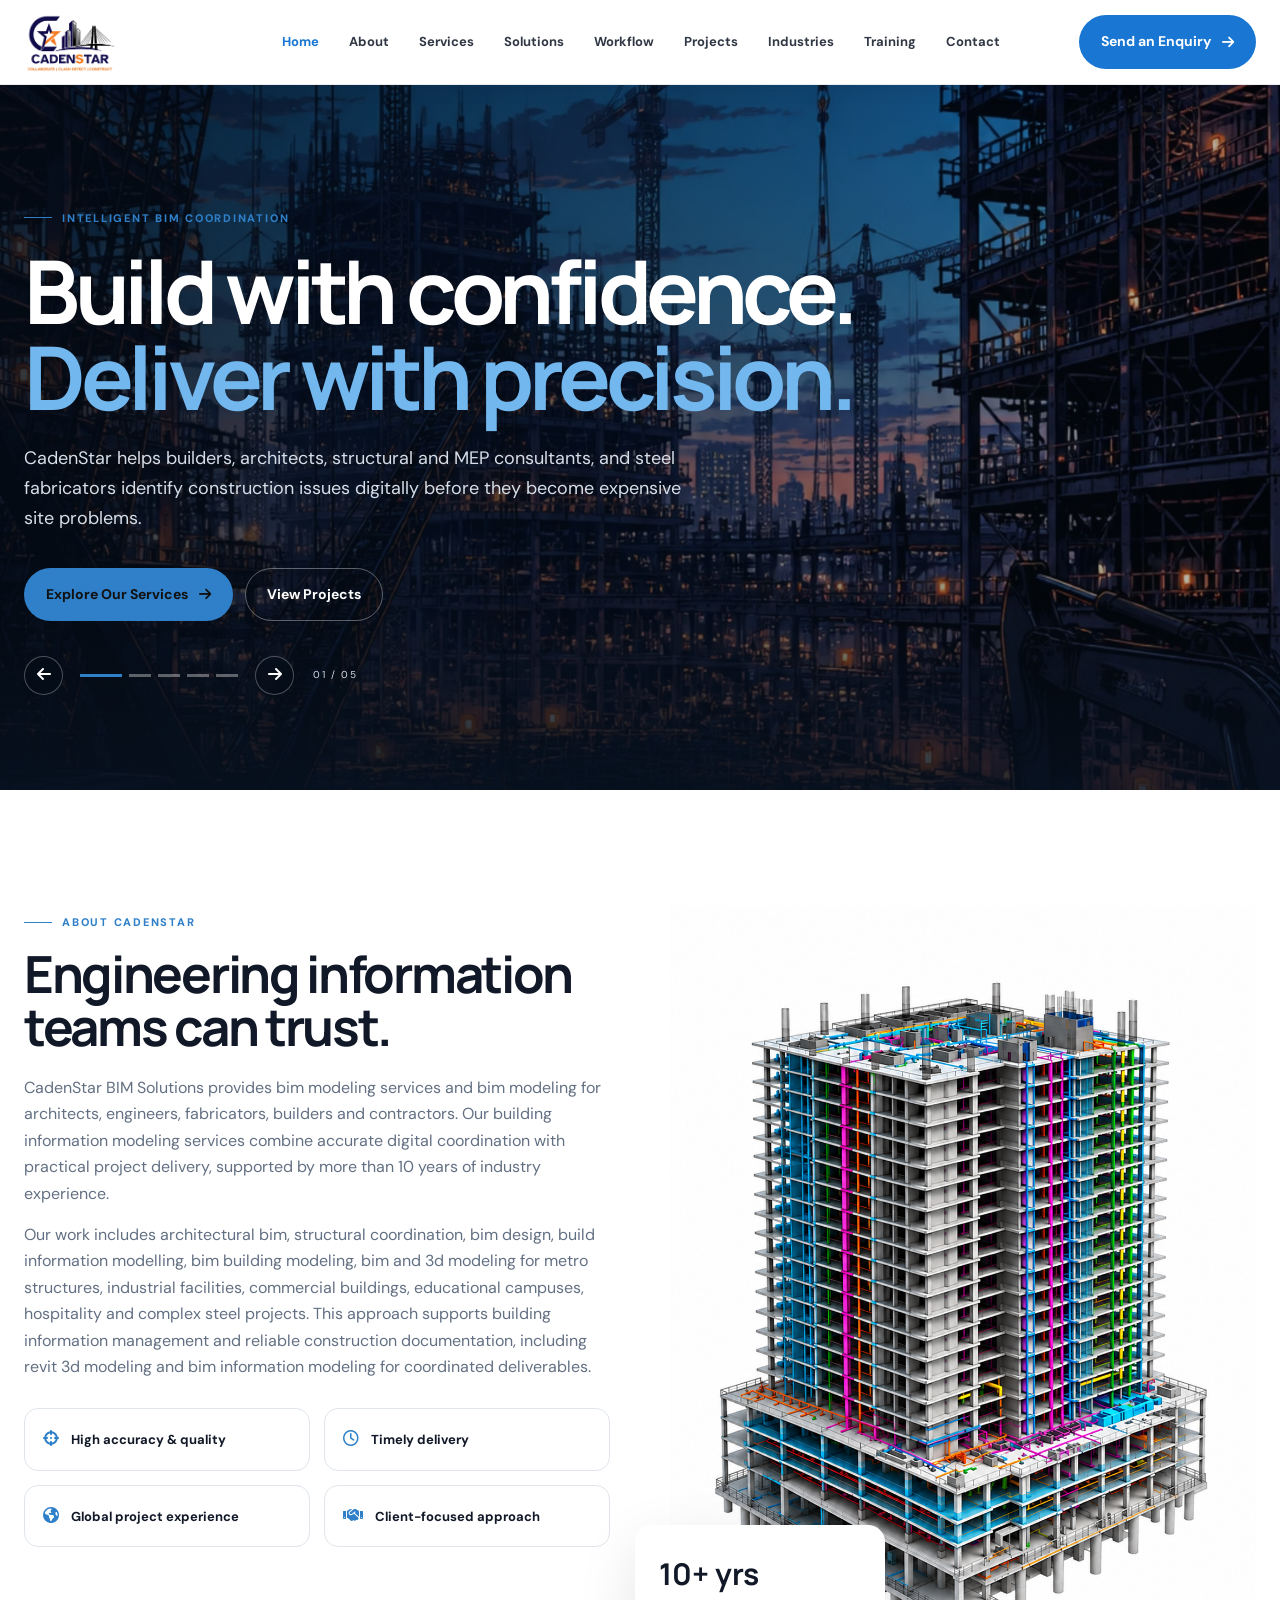
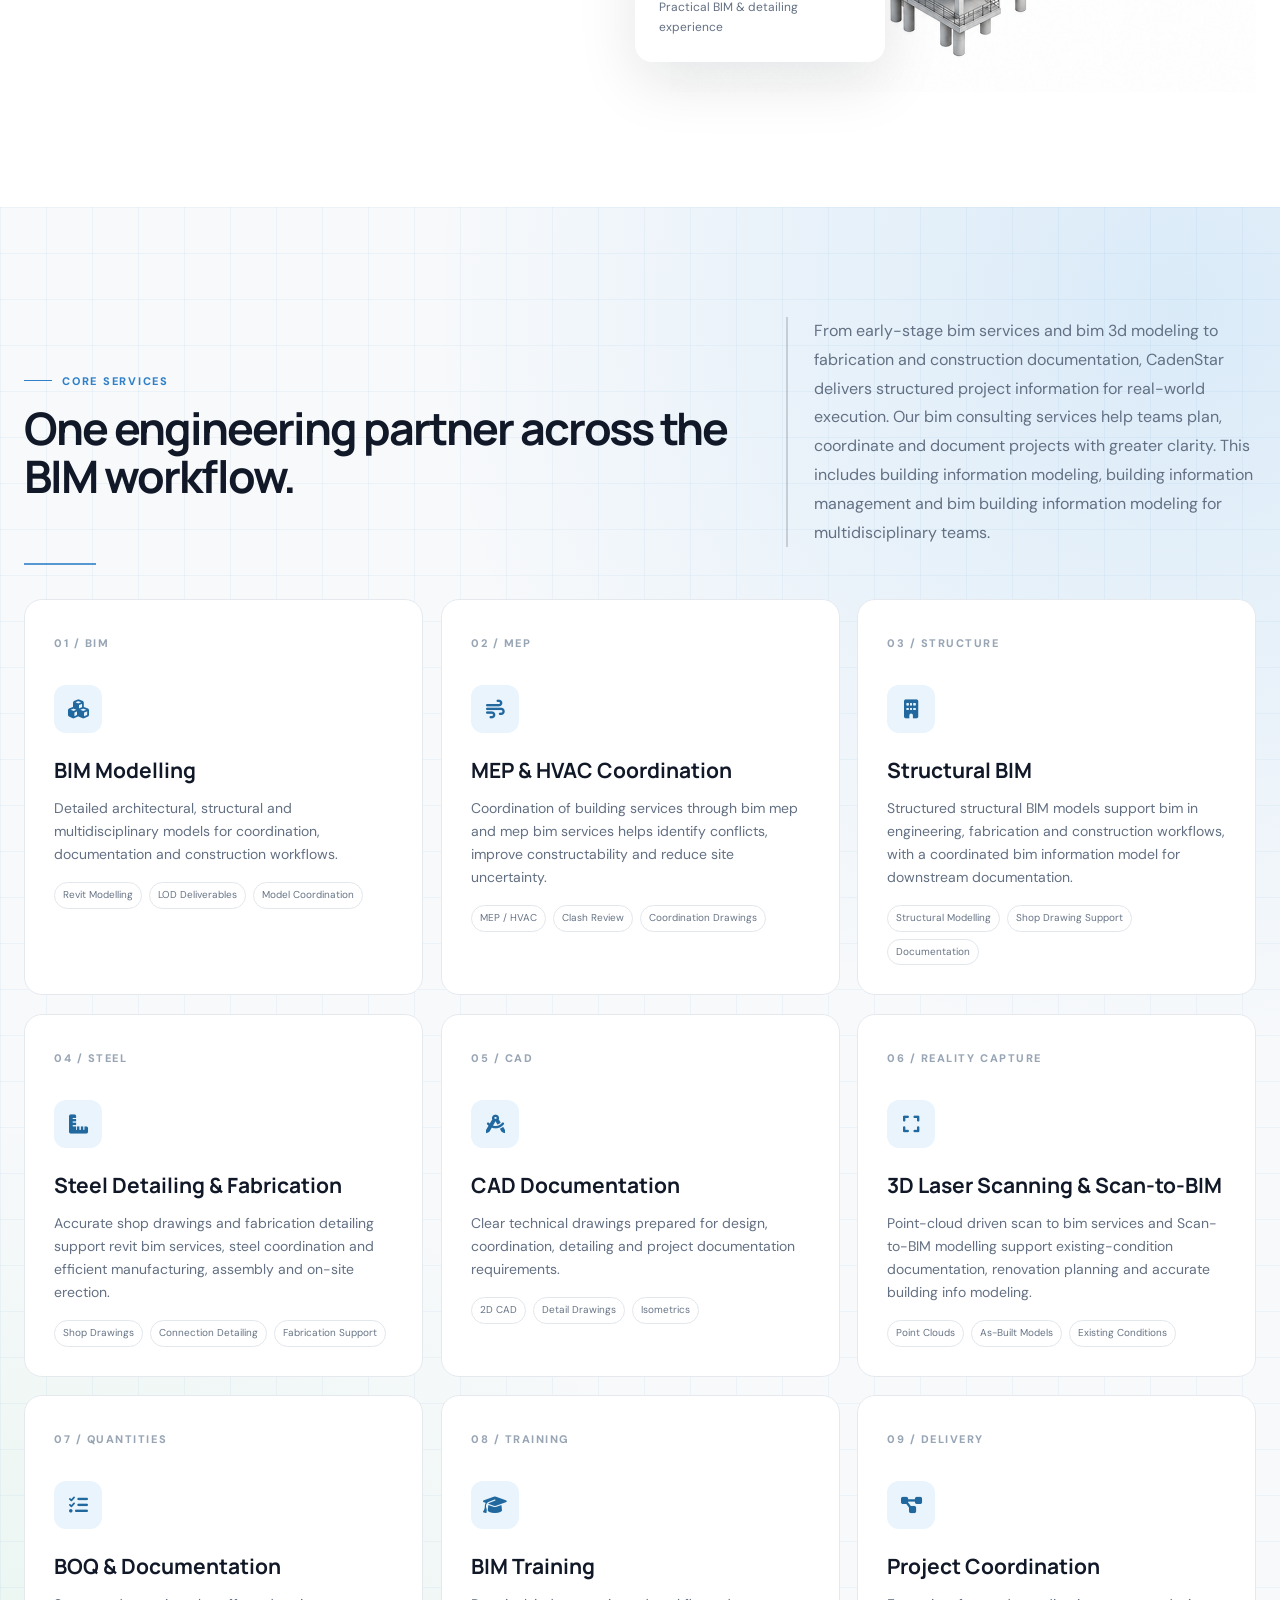
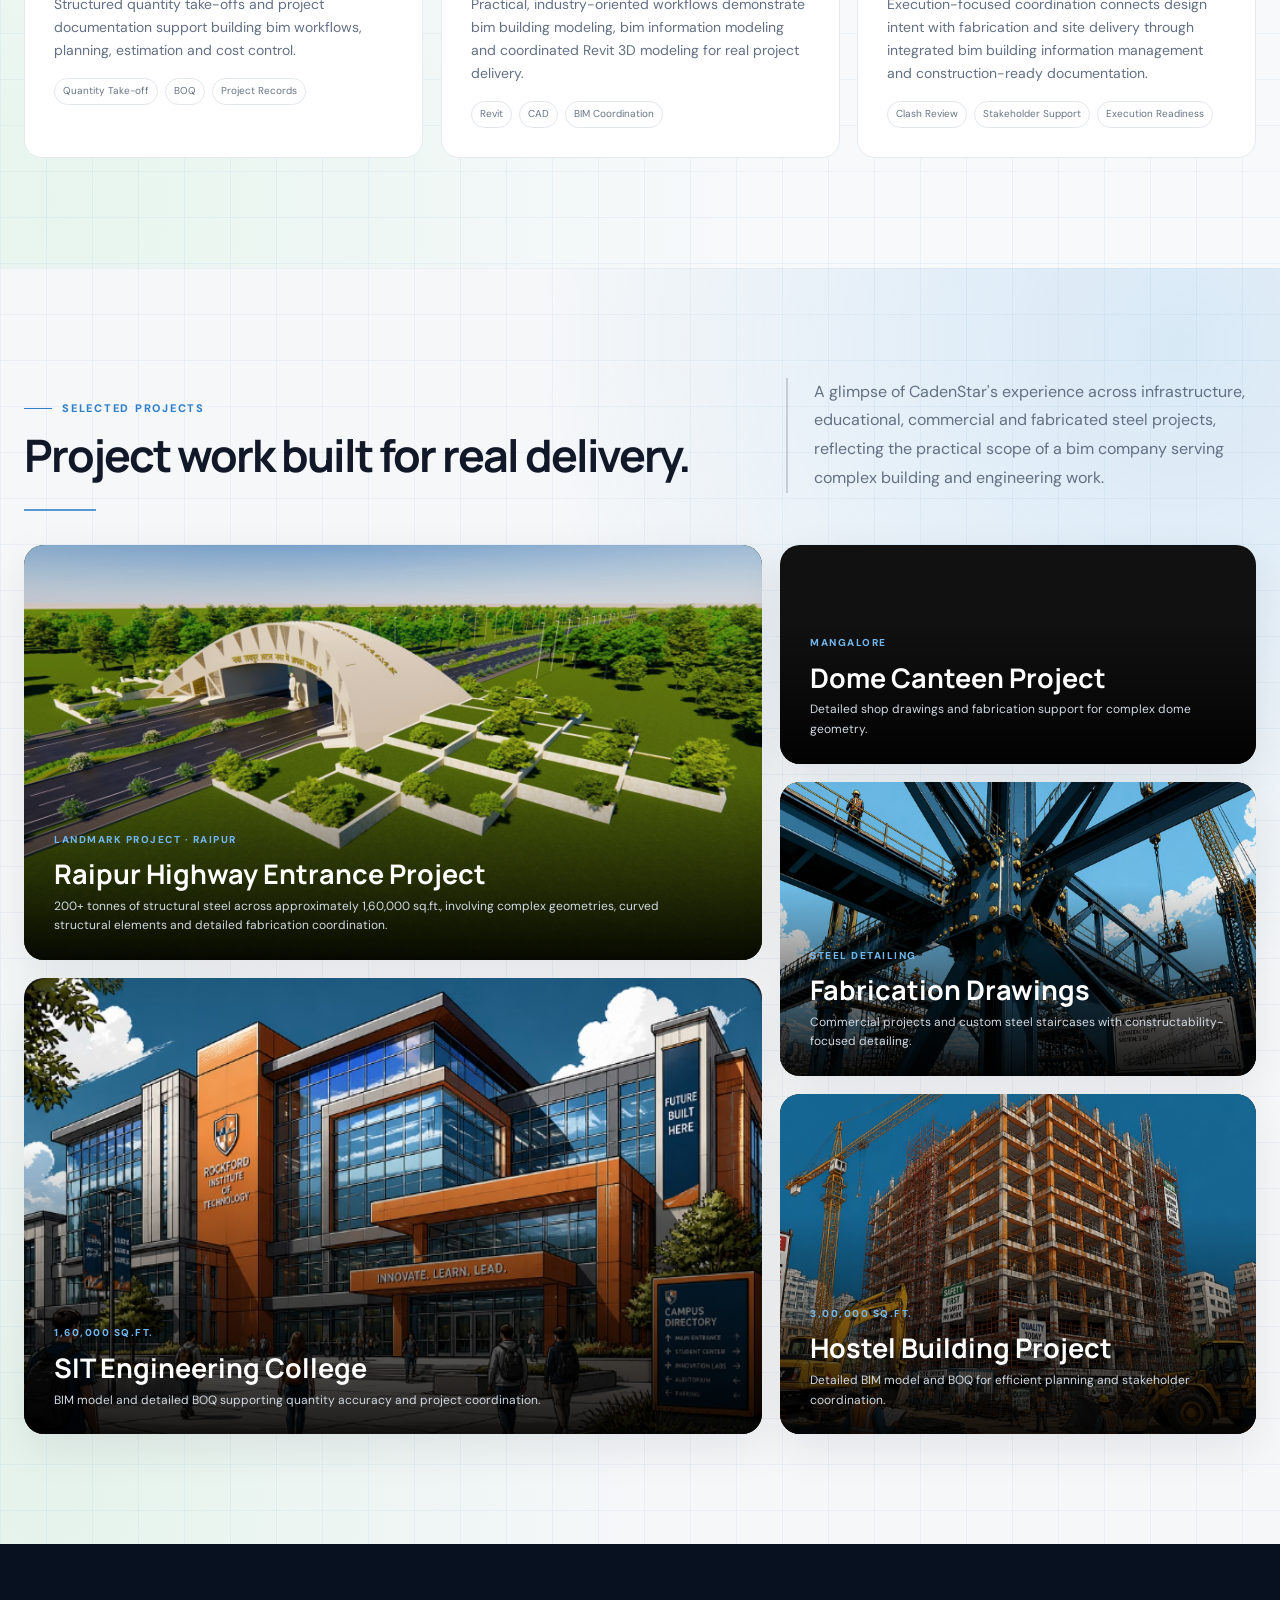
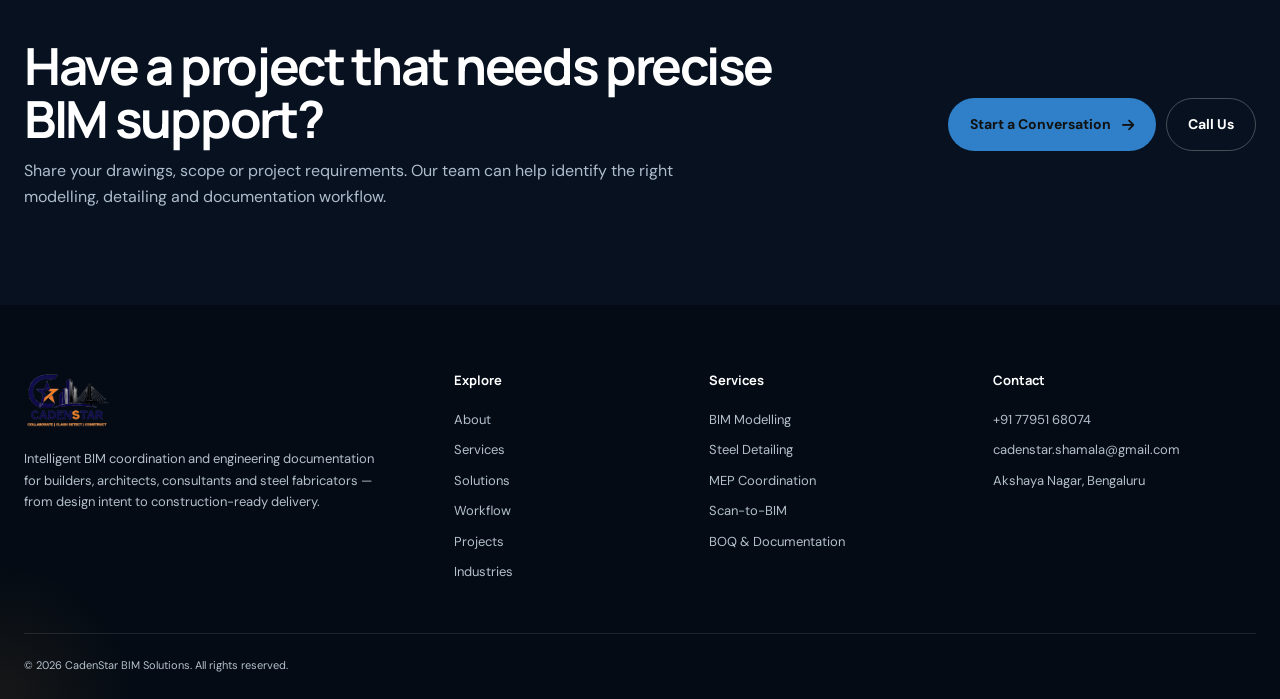
==== index.html @ 92f3840a "Initial commit" ====
<!DOCTYPE html>

<!DOCTYPE html>

<html lang="en">
<head>
<meta charset="utf-8"/>
<meta content="width=device-width, initial-scale=1.0" name="viewport"/>
<meta name="description" content="CadenStar provides BIM services in India including BIM modelling, architectural BIM, structural BIM, MEP coordination, clash detection, Scan-to-BIM and construction-ready documentation."/>
<meta content="CadenStar Pvt Ltd" name="author"/>
<title>CadenStar | BIM Services India, BIM Modelling &amp; BIM Coordination</title>
<link href="https://fonts.googleapis.com" rel="preconnect"/>
<link crossorigin="" href="https://fonts.gstatic.com" rel="preconnect"/>
<link href="https://fonts.googleapis.com/css2?family=DM+Sans:wght@400;500;600;700&amp;family=Manrope:wght@500;600;700;800&amp;display=swap" rel="stylesheet"/>
<link href="https://cdnjs.cloudflare.com/ajax/libs/font-awesome/6.5.2/css/all.min.css" rel="stylesheet"/>
<link href="assets/styles.css" rel="stylesheet"/>
<link rel="canonical" href="https://www.cadenstar.com/"/>
<meta property="og:title" content="CadenStar | BIM Services India, BIM Modelling &amp; BIM Coordination"/>
<meta property="og:description" content="CadenStar provides BIM services in India including BIM modelling, architectural BIM, structural BIM, MEP coordination, clash detection, Scan-to-BIM and construction-ready documentation."/>
<meta property="og:url" content="https://www.cadenstar.com/"/>
<meta content="assets/images/logo.png" property="og:image"/>
<script type="application/ld+json">
   {
    "@context":"https://schema.org",
    "@type":"ProfessionalService",
    "name":"CadenStar Pvt Ltd",
    "url":"https://www.CadenStar.com/",
    "description":"BIM modelling, BIM consulting, architectural BIM, structural BIM, MEP BIM services, clash detection, steel detailing, Scan-to-BIM, quantity take-off and construction documentation.",
    "areaServed":["India","UK","USA","Middle East"],
    "telephone":"+91 7795168074",
    "email":"ShamalaLokesh@CadenStar.com",
    "serviceType":["BIM Services","BIM Modelling","Architectural BIM","Structural BIM","MEP BIM Services","Steel Detailing","Scan-to-BIM","BIM Consulting","Quantity Take-Off","CAD Documentation"]
  }
  </script>
<meta name="keywords" content="BIM services India, BIM modeling services India, BIM services, BIM modeling, BIM design, BIM coordination, BIM solutions, BIM companies in India, BIM company, building information modeling, building information management"/>
<meta name="robots" content="index, follow, max-image-preview:large"/>
<meta name="theme-color" content="#07111f"/>

<style id="final-image-and-layout-fixes">
/* ===== FINAL HOME PAGE IMAGE + PLACEMENT FIXES ===== */
/* Wide supplied banners: show the complete supplied artwork without cropping. */
.hero-slide.wide-banner{background-size:100% 100%!important;background-position:center center!important;background-repeat:no-repeat!important}

/* Home About image: use the full native image box so there is no contain-letterbox patch. */
.home-about .intro-grid{grid-template-columns:1fr 1fr;gap:60px;align-items:start}
.home-about .intro-visual{display:flex;justify-content:flex-end;align-items:flex-start}
.home-about .intro-visual img{width:100%;max-width:600px;height:auto!important;object-fit:fill!important;background:transparent!important;border-radius:0!important}

/* Selected Projects: exact two-column hand-drawn placement; image proportions determine card height. */
@media(min-width:981px){
  .projects .project-grid{grid-template-columns:minmax(0,1.52fr) minmax(0,.98fr);gap:18px;align-items:start}
  .projects-left-column{display:grid;grid-template-rows:auto auto;gap:18px}
  .projects-right-column{display:grid;grid-template-rows:auto auto minmax(0,1fr);gap:18px;align-self:stretch;min-height:0}
  .projects-left-column > .project-card,
  .projects-right-column > .project-card{min-height:0!important;height:auto!important;margin:0}
  .project-card.raipur-project-card{aspect-ratio:16 / 9;min-height:0!important}
  .project-card.sit-project-card{aspect-ratio:634 / 392;min-height:0!important}
  .project-card.dome-project-card{aspect-ratio:2696 / 1240;min-height:0!important}
  .project-card.fabrication-project-card{aspect-ratio:634 / 392;min-height:0!important}
  .project-card.hostel-project-card{aspect-ratio:auto;min-height:0!important;height:100%!important}
  .project-card.raipur-project-card img,
  .project-card.sit-project-card img,
  .project-card.dome-project-card img,
  .project-card.fabrication-project-card img,
  .project-card.hostel-project-card img{object-fit:cover!important;background:none!important}
}

@media(max-width:980px){
  .home-about .intro-grid{grid-template-columns:1fr;gap:45px}
  .home-about .intro-visual{justify-content:center}
  .home-about .intro-visual img{max-width:620px;height:auto!important}
}

@media(max-width:720px){
  .hero-slide.wide-banner{background-size:cover!important}
  .projects-left-column > .project-card,
  .projects-right-column > .project-card{height:auto!important}
  .project-card.raipur-project-card{aspect-ratio:16 / 9;min-height:0!important}
  .project-card.sit-project-card,
  .project-card.dome-project-card,
  .project-card.fabrication-project-card,
  .project-card.hostel-project-card{aspect-ratio:634 / 392;min-height:0!important}
  .home-about .intro-visual img{width:100%;max-width:100%;height:auto!important;background:transparent!important}
}
</style>

</head>
<body>
<header id="header">
<div class="container nav">
<a aria-label="CadenStar home" class="brand" href="index.html">
<img alt="CadenStar BIM Solutions logo" class="brand-logo" src="assets/images/image-01.png"/ loading="lazy" decoding="async">
</a>
<nav class="nav-links" id="navLinks">
<a class="active" href="index.html">
      Home
     </a>
<a href="about.html">
      About
     </a>
<a href="services.html">
      Services
     </a>
<a href="solutions.html">
      Solutions
     </a>
<a href="workflow.html">
      Workflow
     </a>
<a href="projects.html">
      Projects
     </a>
<a href="industries.html">
      Industries
     </a>
<a href="training.html">
      Training
     </a>
<a href="contact.html">
      Contact
     </a>
</nav>
<a class="btn btn-primary" href="contact.html">
     Send an Enquiry
     <i class="fa-solid fa-arrow-right">
</i>
</a>
<button aria-label="Open navigation" class="menu-btn" id="menuBtn">
<i class="fa-solid fa-bars">
</i>
</button>
</div>
</header>
<main class="page-main">
<section class="hero" id="home">
<div aria-hidden="true" class="hero-slides">
<div class="hero-slide active" style="background-image:url('assets/images/image-39.jpg')">
</div>
<div class="hero-slide wide-banner" style="background-image:url('assets/images/image-40.png')">
</div>
<div class="hero-slide" style="background-image:url('assets/images/image-34.jpg')">
</div>
<div class="hero-slide wide-banner" style="background-image:url('assets/images/image-41.png')">
</div>
<div class="hero-slide wide-banner" style="background-image:url('assets/images/image-42.png')">
</div>
</div>
<div class="hero-overlay">
</div>
<div class="container hero-content reveal">
<span class="eyebrow">
      Intelligent BIM Coordination
     </span>
<h1>
      Build with confidence.
      <br/>
<span>
       Deliver with precision.
      </span>
</h1>
<p>
      CadenStar helps builders, architects, structural and MEP consultants, and steel fabricators identify construction issues digitally before they become expensive site problems.
     </p>
<div class="hero-actions">
<a class="btn btn-primary" href="services.html">
       Explore Our Services
       <i class="fa-solid fa-arrow-right">
</i>
</a>
<a class="btn" href="projects.html" style="border:1px solid rgba(255,255,255,.35);color:#fff">
       View Projects
      </a>
</div>
<div aria-label="Hero image controls" class="hero-slider-controls">
<button aria-label="Previous slide" class="hero-arrow" id="heroPrev">
<i class="fa-solid fa-arrow-left">
</i>
</button>
<div class="hero-dots">
<button aria-label="Go to slide 1" class="hero-dot active" data-slide="0">
</button>
<button aria-label="Go to slide 2" class="hero-dot" data-slide="1">
</button>
<button aria-label="Go to slide 3" class="hero-dot" data-slide="2">
</button>
<button aria-label="Go to slide 4" class="hero-dot" data-slide="3">
</button>
<button aria-label="Go to slide 5" class="hero-dot" data-slide="4">
</button>
</div>
<button aria-label="Next slide" class="hero-arrow" id="heroNext">
<i class="fa-solid fa-arrow-right">
</i>
</button>
<span class="hero-slide-label">
<span id="heroCurrent">
        01
       </span>
       / 05
      </span>
</div>
</div>
</section>
<section class="intro home-about" id="about">
<div class="container intro-grid">
<div class="intro-copy reveal">
<span class="eyebrow">
       About CadenStar
      </span>
<h2>
       Engineering information teams can trust.
      </h2>
<p>
       CadenStar BIM Solutions provides bim modeling services and bim modeling for architects, engineers, fabricators, builders and contractors. Our building information modeling services combine accurate digital coordination with practical project delivery, supported by more than 10 years of industry experience.
      </p>
<p style="margin-top:15px">
       Our work includes architectural bim, structural coordination, bim design, build information modelling, bim building modeling, bim and 3d modeling for metro structures, industrial facilities, commercial buildings, educational campuses, hospitality and complex steel projects. This approach supports building information management and reliable construction documentation, including revit 3d modeling and bim information modeling for coordinated deliverables.
      </p>
<div class="intro-points">
<div class="point">
<i class="fa-solid fa-crosshairs">
</i>
<strong>
         High accuracy &amp; quality
        </strong>
</div>
<div class="point">
<i class="fa-regular fa-clock">
</i>
<strong>
         Timely delivery
        </strong>
</div>
<div class="point">
<i class="fa-solid fa-earth-americas">
</i>
<strong>
         Global project experience
        </strong>
</div>
<div class="point">
<i class="fa-solid fa-handshake">
</i>
<strong>
         Client-focused approach
        </strong>
</div>
</div>
</div>
<div class="intro-visual reveal">
<img alt="CadenStar BIM coordination model" src="assets/images/about-bim-model.png"/ loading="lazy" decoding="async">
<div class="floating-card">
<b>
        10+ yrs
       </b>
<span>
        Practical BIM &amp; detailing experience
       </span>
</div>
</div>
</div>
</section>
<section class="services" id="services">
<div class="container">
<div class="section-head reveal">
<div>
<span class="eyebrow">
        Core services
       </span>
<h2>
        One engineering partner across the BIM workflow.
       </h2>
</div>
<p>
       From early-stage bim services and bim 3d modeling to fabrication and construction documentation, CadenStar delivers structured project information for real-world execution. Our bim consulting services help teams plan, coordinate and document projects with greater clarity. This includes building information modeling, building information management and bim building information modeling for multidisciplinary teams.
      </p>
</div>
<div class="service-grid">
<article class="service-card reveal">
<span class="service-num">
        01 / BIM
       </span>
<div class="service-icon">
<i class="fa-solid fa-cubes">
</i>
</div>
<h3>
        BIM Modelling
       </h3>
<p>
        Detailed architectural, structural and multidisciplinary models for coordination, documentation and construction workflows.
       </p>
<ul class="service-list">
<li>
         Revit Modelling
        </li>
<li>
         LOD Deliverables
        </li>
<li>
         Model Coordination
        </li>
</ul>
</article>
<article class="service-card reveal">
<span class="service-num">
        02 / MEP
       </span>
<div class="service-icon">
<i class="fa-solid fa-wind">
</i>
</div>
<h3>
        MEP &amp; HVAC Coordination
       </h3>
<p>
        Coordination of building services through bim mep and mep bim services helps identify conflicts, improve constructability and reduce site uncertainty.
       </p>
<ul class="service-list">
<li>
         MEP / HVAC
        </li>
<li>
         Clash Review
        </li>
<li>
         Coordination Drawings
        </li>
</ul>
</article>
<article class="service-card reveal">
<span class="service-num">
        03 / STRUCTURE
       </span>
<div class="service-icon">
<i class="fa-solid fa-building">
</i>
</div>
<h3>
        Structural BIM
       </h3>
<p>
        Structured structural BIM models support bim in engineering, fabrication and construction workflows, with a coordinated bim information model for downstream documentation.
       </p>
<ul class="service-list">
<li>
         Structural Modelling
        </li>
<li>
         Shop Drawing Support
        </li>
<li>
         Documentation
        </li>
</ul>
</article>
<article class="service-card reveal">
<span class="service-num">
        04 / STEEL
       </span>
<div class="service-icon">
<i class="fa-solid fa-ruler-combined">
</i>
</div>
<h3>
        Steel Detailing &amp; Fabrication
       </h3>
<p>
        Accurate shop drawings and fabrication detailing support revit bim services, steel coordination and efficient manufacturing, assembly and on-site erection.
       </p>
<ul class="service-list">
<li>
         Shop Drawings
        </li>
<li>
         Connection Detailing
        </li>
<li>
         Fabrication Support
        </li>
</ul>
</article>
<article class="service-card reveal">
<span class="service-num">
        05 / CAD
       </span>
<div class="service-icon">
<i class="fa-solid fa-drafting-compass">
</i>
</div>
<h3>
        CAD Documentation
       </h3>
<p>
        Clear technical drawings prepared for design, coordination, detailing and project documentation requirements.
       </p>
<ul class="service-list">
<li>
         2D CAD
        </li>
<li>
         Detail Drawings
        </li>
<li>
         Isometrics
        </li>
</ul>
</article>
<article class="service-card reveal">
<span class="service-num">
        06 / REALITY CAPTURE
       </span>
<div class="service-icon">
<i class="fa-solid fa-expand">
</i>
</div>
<h3>
        3D Laser Scanning &amp; Scan-to-BIM
       </h3>
<p>
        Point-cloud driven scan to bim services and Scan-to-BIM modelling support existing-condition documentation, renovation planning and accurate building info modeling.
       </p>
<ul class="service-list">
<li>
         Point Clouds
        </li>
<li>
         As-Built Models
        </li>
<li>
         Existing Conditions
        </li>
</ul>
</article>
<article class="service-card reveal">
<span class="service-num">
        07 / QUANTITIES
       </span>
<div class="service-icon">
<i class="fa-solid fa-list-check">
</i>
</div>
<h3>
        BOQ &amp; Documentation
       </h3>
<p>
        Structured quantity take-offs and project documentation support building bim workflows, planning, estimation and cost control.
       </p>
<ul class="service-list">
<li>
         Quantity Take-off
        </li>
<li>
         BOQ
        </li>
<li>
         Project Records
        </li>
</ul>
</article>
<article class="service-card reveal">
<span class="service-num">
        08 / TRAINING
       </span>
<div class="service-icon">
<i class="fa-solid fa-graduation-cap">
</i>
</div>
<h3>
        BIM Training
       </h3>
<p>
        Practical, industry-oriented workflows demonstrate bim building modeling, bim information modeling and coordinated Revit 3D modeling for real project delivery.
       </p>
<ul class="service-list">
<li>
         Revit
        </li>
<li>
         CAD
        </li>
<li>
         BIM Coordination
        </li>
</ul>
</article>
<article class="service-card reveal">
<span class="service-num">
        09 / DELIVERY
       </span>
<div class="service-icon">
<i class="fa-solid fa-diagram-project">
</i>
</div>
<h3>
        Project Coordination
       </h3>
<p>
        Execution-focused coordination connects design intent with fabrication and site delivery through integrated bim building information management and construction-ready documentation.
       </p>
<ul class="service-list">
<li>
         Clash Review
        </li>
<li>
         Stakeholder Support
        </li>
<li>
         Execution Readiness
        </li>
</ul>
</article>
</div>
</div>
</section>
<section class="projects" id="projects">
<div class="container">
<div class="section-head reveal">
<div>
<span class="eyebrow">
        Selected projects
       </span>
<h2>
        Project work built for real delivery.
       </h2>
</div>
<p>
       A glimpse of CadenStar's experience across infrastructure, educational, commercial and fabricated steel projects, reflecting the practical scope of a bim company serving complex building and engineering work.
      </p>
</div>
<div class="project-grid">
  <div class="projects-left-column">
    <article class="project-card raipur-project-card reveal">
      <img alt="Raipur Highway Entrance Project structural entrance" src="assets/images/image-34.jpg"/ loading="lazy" decoding="async">
      <div class="project-content">
        <span>Landmark project · Raipur</span>
        <h3>Raipur Highway Entrance Project</h3>
        <p>200+ tonnes of structural steel across approximately 1,60,000 sq.ft., involving complex geometries, curved structural elements and detailed fabrication coordination.</p>
      </div>
    </article>
    <article class="project-card sit-project-card reveal">
      <img alt="Educational campus" src="assets/images/image-21.jpg"/ loading="lazy" decoding="async">
      <div class="project-content">
        <span>1,60,000 sq.ft.</span>
        <h3>SIT Engineering College</h3>
        <p>BIM model and detailed BOQ supporting quantity accuracy and project coordination.</p>
      </div>
    </article>
  </div>
  <div class="projects-right-column">
    <article class="project-card compact-project-card dome-project-card reveal">
      <img alt="Architectural structure" src="assets/images/image-17.jpg"/ loading="lazy" decoding="async">
      <div class="project-content">
        <span>Mangalore</span>
        <h3>Dome Canteen Project</h3>
        <p>Detailed shop drawings and fabrication support for complex dome geometry.</p>
      </div>
    </article>
    <article class="project-card compact-project-card fabrication-project-card reveal">
      <img alt="Steel fabrication project" src="assets/images/image-35.jpg"/ loading="lazy" decoding="async">
      <div class="project-content">
        <span>Steel detailing</span>
        <h3>Fabrication Drawings</h3>
        <p>Commercial projects and custom steel staircases with constructability-focused detailing.</p>
      </div>
    </article>
    <article class="project-card compact-project-card hostel-project-card reveal">
      <img alt="Large institutional building" src="assets/images/image-36.jpg"/ loading="lazy" decoding="async">
      <div class="project-content">
        <span>3,00,000 sq.ft.</span>
        <h3>Hostel Building Project</h3>
        <p>Detailed BIM model and BOQ for efficient planning and stakeholder coordination.</p>
      </div>
    </article>
  </div>
</div>
</div>
</section>
<section class="cta" id="cta">
<div class="container cta-box reveal">
<div>
<h2>
       Have a project that needs precise BIM support?
      </h2>
<p>
       Share your drawings, scope or project requirements. Our team can help identify the right modelling, detailing and documentation workflow.
      </p>
</div>
<div class="cta-actions">
<a class="btn btn-primary" href="contact.html">
       Start a Conversation
       <i class="fa-solid fa-arrow-right">
</i>
</a>
<a class="btn" href="tel:+917795168074" style="border:1px solid rgba(255,255,255,.25);color:#fff">
       Call Us
      </a>
</div>
</div>
</section>
</main>
<footer>
<div class="container">
<div class="footer-grid">
<div>
<a class="brand active" href="index.html">
<img alt="CadenStar BIM Solutions logo" class="brand-logo" src="assets/images/image-01.png"/ loading="lazy" decoding="async">
</a>
<p>
       Intelligent BIM coordination and engineering documentation for builders, architects, consultants and steel fabricators — from design intent to construction-ready delivery.
      </p>
</div>
<div>
<h4>
       Explore
      </h4>
<ul>
<li>
<a href="about.html">
         About
        </a>
</li>
<li>
<a href="services.html">
         Services
        </a>
</li>
<li>
<a href="solutions.html">
         Solutions
        </a>
</li>
<li>
<a href="workflow.html">
         Workflow
        </a>
</li>
<li>
<a href="projects.html">
         Projects
        </a>
</li>
<li>
<a href="industries.html">
         Industries
        </a>
</li>
</ul>
</div>
<div>
<h4>
       Services
      </h4>
<ul>
<li>
<a href="services.html">
         BIM Modelling
        </a>
</li>
<li>
<a href="services.html">
         Steel Detailing
        </a>
</li>
<li>
<a href="services.html">
         MEP Coordination
        </a>
</li>
<li>
<a href="services.html">
         Scan-to-BIM
        </a>
</li>
<li>
<a href="services.html">
         BOQ &amp; Documentation
        </a>
</li>
</ul>
</div>
<div>
<h4>
       Contact
      </h4>
<ul>
<li>
<a href="tel:+917795168074">
         +91 77951 68074
        </a>
</li>
<li>
<a href="mailto:cadenstar.shamala@gmail.com">
         cadenstar.shamala@gmail.com
        </a>
</li>
<li>
        Akshaya Nagar, Bengaluru
       </li>
</ul>
</div>
</div>
<div class="footer-bottom">
<span>
      © 2026 CadenStar BIM Solutions. All rights reserved.
     </span>
</div>
</div>
</footer>
<div class="cursor-glow" id="cursorGlow">
</div>
<script>
   (function(){
const menuBtn=document.getElementById('menuBtn'),navLinks=document.getElementById('navLinks');
if(menuBtn&&navLinks){menuBtn.addEventListener('click',()=>navLinks.classList.toggle('open'));navLinks.querySelectorAll('a').forEach(a=>a.addEventListener('click',()=>navLinks.classList.remove('open')))}
const obs=new IntersectionObserver(es=>es.forEach(e=>{if(e.isIntersecting){e.target.classList.add('visible');obs.unobserve(e.target)}}),{threshold:.12});
document.querySelectorAll('.reveal,.reveal-left,.reveal-right').forEach(e=>obs.observe(e));
const glow=document.getElementById('cursorGlow');
if(glow&&matchMedia('(pointer:fine)').matches)addEventListener('pointermove',e=>{glow.style.left=e.clientX+'px';glow.style.top=e.clientY+'px'},{passive:true});else if(glow)glow.remove();
const slides=[...document.querySelectorAll('.hero-slide')],dots=[...document.querySelectorAll('.hero-dot')],cur=document.getElementById('heroCurrent');
if(slides.length){let i=0,t;const show=n=>{i=(n+slides.length)%slides.length;slides.forEach((s,k)=>s.classList.toggle('active',k===i));dots.forEach((d,k)=>d.classList.toggle('active',k===i));if(cur)cur.textContent=String(i+1).padStart(2,'0')};const reset=()=>{clearInterval(t);t=setInterval(()=>show(i+1),5500)};const nx=document.getElementById('heroNext'),pv=document.getElementById('heroPrev');if(nx)nx.onclick=()=>{show(i+1);reset()};if(pv)pv.onclick=()=>{show(i-1);reset()};dots.forEach(d=>d.onclick=()=>{show(+d.dataset.slide);reset()});show(0);reset()}
const stats=document.querySelectorAll('.stat');
if(stats.length){const so=new IntersectionObserver(es=>es.forEach(e=>{if(!e.isIntersecting)return;const el=e.target.querySelector('strong');if(!el||el.dataset.done)return;el.dataset.done=1;const m=el.textContent.match(/\d+/);if(!m)return;const target=+m[0],st=performance.now(),tick=n=>{const p=Math.min((n-st)/900,1);el.textContent=Math.floor(p*target)+'+';if(p<1)requestAnimationFrame(tick);else el.classList.add('counting')};requestAnimationFrame(tick);so.unobserve(e.target)}),{threshold:.45});stats.forEach(s=>so.observe(s))}
const form=document.getElementById('contactForm');
if(form)form.addEventListener('submit',e=>{e.preventDefault();const d=new FormData(form),subject=encodeURIComponent('CadenStar Project Enquiry - '+(d.get('service')||'BIM Services')),body=encodeURIComponent('Name: '+d.get('name')+'\nCompany: '+d.get('company')+'\nEmail: '+d.get('email')+'\nPhone: '+d.get('phone')+'\nService: '+d.get('service')+'\n\nProject Brief:\n'+d.get('message'));location.href='mailto:cadenstar.shamala@gmail.com?subject='+subject+'&body='+body;const m=document.getElementById('formMsg');if(m)m.textContent='Opening your email client to send the enquiry…'});
})();
  </script>
</body>
</html>
---- assets/styles.css ----
:root{
      --navy:#07111f;
      --navy2:#0b1b2e;
      --ink:#111827;
      --muted:#637083;
      --line:#dfe5eb;
      --paper:#f7f9fb;
      --white:#fff;
      --accent:#2f80c9;
      --accent2:#72b7ee;
      --blue:#1d5c91;
      --shadow:0 20px 60px rgba(5,18,34,.10);
      --radius:20px;
      --max:1240px;
    }
    *{box-sizing:border-box;margin:0;padding:0}
    html{scroll-behavior:smooth}
    body{font-family:"DM Sans",sans-serif;color:var(--ink);background:#fff;line-height:1.65;overflow-x:hidden}
    a{text-decoration:none;color:inherit}
    img{display:block;width:100%}
    button,input,textarea{font:inherit}
    .container{width:min(var(--max),calc(100% - 48px));margin:auto}
    .eyebrow{display:inline-flex;align-items:center;gap:10px;text-transform:uppercase;letter-spacing:.16em;font-size:11px;font-weight:800;color:var(--accent)}
    .eyebrow:before{content:"";width:28px;height:1px;background:var(--accent)}
    .section-head{display:flex;justify-content:space-between;gap:40px;align-items:end;margin-bottom:52px}
    .section-head h2{font-family:Manrope,sans-serif;font-size:clamp(34px,4vw,58px);line-height:1.04;letter-spacing:-.045em;max-width:680px;margin-top:14px}
    .section-head p{max-width:460px;color:var(--muted)}
    .btn{display:inline-flex;align-items:center;justify-content:center;gap:11px;padding:14px 21px;border-radius:999px;border:1px solid transparent;font-weight:700;font-size:14px;transition:.25s ease;cursor:pointer}
    .btn-primary{background:var(--accent);color:#111}
    .btn-primary:hover{transform:translateY(-2px);background:#4b98d3;box-shadow:0 12px 25px rgba(47,128,201,.22)}
    .btn-dark{background:var(--navy);color:#fff}
    .btn-dark:hover{transform:translateY(-2px);background:#102943}
    .btn-ghost{border-color:#cfd7df;color:var(--navy)}
    .btn-ghost:hover{border-color:var(--navy);background:#f3f6f9}
    .reveal{opacity:0;transform:translateY(34px);transition:opacity .8s ease,transform .8s ease}
    .reveal.visible{opacity:1;transform:none}

    /* top */
    .topbar{background:#040b14;color:#cbd4df;font-size:12px}
    .topbar-inner{height:38px;display:flex;align-items:center;justify-content:space-between}
    .topbar a{color:#fff}
    .top-links{display:flex;gap:22px;align-items:center}
    .top-links span{display:inline-flex;align-items:center;gap:7px}

    /* nav */
    header{position:absolute;z-index:20;top:38px;left:0;right:0;color:#fff}
    .nav{height:82px;display:flex;align-items:center;justify-content:space-between}
    .brand{display:flex;align-items:center;gap:12px}
    .brand-mark{width:44px;height:44px;border:1px solid rgba(255,255,255,.32);display:grid;place-items:center;border-radius:10px;position:relative;overflow:hidden}
    .brand-mark:before,.brand-mark:after{content:"";position:absolute;background:var(--accent);transform:skew(-26deg)}
    .brand-mark:before{width:7px;height:32px;left:13px}
    .brand-mark:after{width:7px;height:24px;left:24px;top:10px}
    .brand strong{font-family:Manrope;font-size:19px;letter-spacing:.02em}
    .brand-logo{width:170px;height:58px;object-fit:contain;object-position:left center}
    .brand small{display:block;color:#aebaca;font-size:9px;letter-spacing:.16em;margin-top:-2px}
    .nav-links{display:flex;gap:30px;align-items:center;font-size:13px;font-weight:700}
    .nav-links a{opacity:.86;transition:.2s}
    .nav-links a:hover,.nav-links a.active{opacity:1;color:var(--accent2)}
    .menu-btn{display:none;background:none;border:0;color:#fff;font-size:22px}

    /* hero */
    .hero{min-height:790px;color:#fff;position:relative;display:flex;align-items:center;padding:150px 0 85px;overflow:hidden;background:#07111f}
    .hero-slides,.hero-slide,.hero-overlay{position:absolute;inset:0}
    .hero-slide{background-position:center;background-size:cover;opacity:0;transform:scale(1.06);transition:opacity 1.1s ease,transform 7s ease}
    .hero-slide.active{opacity:1;transform:scale(1)}
    .hero-overlay{background:linear-gradient(90deg,rgba(4,12,23,.82) 0%,rgba(5,16,29,.58) 47%,rgba(5,15,28,.25) 100%)}
    .hero:after{content:"";position:absolute;inset:auto 0 0;height:160px;background:linear-gradient(transparent,rgba(7,17,31,.78));pointer-events:none;z-index:1}
    .hero-content{position:relative;z-index:3}
    .hero-slider-controls{display:flex;align-items:center;gap:12px;margin-top:35px}
    .hero-arrow{width:39px;height:39px;border:1px solid rgba(255,255,255,.28);background:rgba(4,12,23,.35);color:#fff;border-radius:50%;cursor:pointer;transition:.25s;backdrop-filter:blur(6px)}
    .hero-arrow:hover{background:var(--accent);color:#111;border-color:var(--accent);transform:translateY(-2px)}
    .hero-dots{display:flex;align-items:center;gap:7px;margin:0 5px}
    .hero-dot{width:22px;height:3px;border:0;background:rgba(255,255,255,.35);cursor:pointer;padding:0;transition:.35s}
    .hero-dot.active{width:42px;background:var(--accent)}
    .hero-slide-label{font-size:10px;letter-spacing:.16em;color:#d6dee8;margin-left:7px}
    .hero-content{position:relative;z-index:2;max-width:900px}
    .hero h1{font-family:Manrope;font-size:clamp(48px,7vw,88px);line-height:.98;letter-spacing:-.06em;max-width:850px;margin:20px 0 25px}
    .hero h1 span{color:var(--accent2)}
    .hero p{max-width:700px;font-size:18px;color:#d6dee8}
    .hero-actions{display:flex;gap:12px;margin-top:34px;flex-wrap:wrap}
    .hero-trust{margin-top:60px;display:flex;gap:42px;flex-wrap:wrap;border-top:1px solid rgba(255,255,255,.17);padding-top:25px}
    .hero-trust strong{display:block;font-family:Manrope;font-size:27px}
    .hero-trust span{font-size:11px;color:#aab7c7;text-transform:uppercase;letter-spacing:.12em}

    /* marquee */
    .marquee{background:var(--accent);color:#111;overflow:hidden}
    .marquee-track{display:flex;width:max-content;animation:slide 26s linear infinite}
    .marquee-item{font-family:Manrope;font-weight:800;letter-spacing:.12em;text-transform:uppercase;padding:16px 25px;font-size:12px;display:flex;gap:20px;align-items:center}
    .marquee-item:after{content:"◆";font-size:7px}
    @keyframes slide{to{transform:translateX(-50%)}}

    /* intro */
    .intro{padding:115px 0}
    .intro-grid{display:grid;grid-template-columns:1.05fr .95fr;gap:90px;align-items:center}
    .intro-copy h2{font-family:Manrope;font-size:clamp(34px,4vw,57px);line-height:1.04;letter-spacing:-.045em;margin:15px 0 22px}
    .intro-copy>p{color:var(--muted);font-size:16px}
    .intro-points{display:grid;grid-template-columns:1fr 1fr;gap:14px;margin-top:28px}
    .point{padding:17px 18px;border:1px solid var(--line);border-radius:14px;background:#fff}
    .point i{color:var(--accent);margin-right:8px}
    .point strong{font-size:13px}
    .intro-visual{position:relative}
    .intro-visual img{height:600px;object-fit:contain;border-radius:24px;width:100%;max-width:560px;background:#f6f9fc}
    .floating-card{position:absolute;left:-35px;bottom:30px;background:#fff;padding:24px;border-radius:17px;box-shadow:var(--shadow);width:250px}
    .floating-card b{font-family:Manrope;font-size:30px}
    .floating-card span{display:block;color:var(--muted);font-size:12px}

    /* services */
    .services{padding:110px 0;background:var(--paper)}
    .service-grid{display:grid;grid-template-columns:repeat(3,1fr);gap:18px}
    .service-card{background:#fff;border:1px solid #e5e9ee;border-radius:18px;padding:29px;min-height:275px;position:relative;overflow:hidden;transition:.3s ease}
    .service-card:hover{transform:translateY(-7px);box-shadow:var(--shadow);border-color:#d5dde5}
    .service-num{font-size:11px;font-weight:800;color:#98a5b4;letter-spacing:.14em}
    .service-icon{width:48px;height:48px;border-radius:12px;background:#eaf4fc;color:#21689f;display:grid;place-items:center;font-size:19px;margin:30px 0 20px}
    .service-card h3{font-family:Manrope;font-size:21px;margin-bottom:9px}
    .service-card p{color:var(--muted);font-size:14px}
    .service-list{list-style:none;margin-top:16px;display:flex;gap:7px;flex-wrap:wrap}
    .service-list li{font-size:10px;border:1px solid #e2e7ec;border-radius:999px;padding:4px 8px;color:#677486}

    /* capability band */
    .capability{background:var(--navy);color:#fff;padding:105px 0}
    .capability .section-head p{color:#aab8c7}
    .cap-grid{display:grid;grid-template-columns:repeat(4,1fr);gap:1px;background:rgba(255,255,255,.13);border:1px solid rgba(255,255,255,.13)}
    .cap{padding:35px 26px;min-height:210px;background:var(--navy);transition:.25s}
    .cap:hover{background:#0c2138}
    .cap b{font-size:11px;color:var(--accent);letter-spacing:.14em}
    .cap h3{font-family:Manrope;font-size:22px;margin:18px 0 9px}
    .cap p{color:#aab7c5;font-size:13px}

    /* process */
    .process{padding:110px 0}
    .process-grid{display:grid;grid-template-columns:repeat(4,1fr);gap:0;border-top:1px solid var(--line)}
    .step{padding:32px 26px 10px 0;border-right:1px solid var(--line);margin-right:26px;min-height:220px}
    .step:last-child{border:0}
    .step-number{font-family:Manrope;font-size:48px;color:#dce3ea;font-weight:800}
    .step h3{font-family:Manrope;font-size:19px;margin:10px 0}
    .step p{font-size:13px;color:var(--muted)}

    /* projects */
    .projects{padding:110px 0;background:#f5f7f9}
    .project-grid{display:grid;grid-template-columns:1.2fr .8fr;gap:18px}
    .project-card{position:relative;overflow:hidden;border-radius:20px;background:#111;color:#fff;min-height:440px}
    .project-card.small{min-height:211px}
    .project-card img{position:absolute;inset:0;width:100%;height:100%;object-fit:cover;transition:transform .6s}
    .project-card:hover img{transform:scale(1.04)}
    .project-card:after{content:"";position:absolute;inset:35% 0 0;background:linear-gradient(transparent,rgba(0,0,0,.9))}
    .project-content{position:absolute;z-index:2;left:30px;right:30px;bottom:28px}
    .project-content span{font-size:10px;text-transform:uppercase;letter-spacing:.15em;color:var(--accent2);font-weight:800}
    .project-content h3{font-family:Manrope;font-size:27px;line-height:1.1;margin:8px 0}
    .project-content p{font-size:12px;color:#d1d9e2;max-width:620px}
    .side-projects{display:grid;gap:18px}

    /* sectors */
    .sectors{padding:105px 0}
    .sector-wrap{display:grid;grid-template-columns:1fr 1fr;gap:18px}
    .sector{padding:30px;border:1px solid var(--line);border-radius:16px;display:flex;align-items:center;gap:18px;transition:.2s}
    .sector:hover{border-color:#c5d0db;box-shadow:0 12px 30px rgba(5,18,34,.06)}
    .sector i{width:45px;height:45px;display:grid;place-items:center;background:#eef4f8;color:var(--blue);border-radius:11px}
    .sector h3{font-family:Manrope;font-size:17px}
    .sector p{font-size:12px;color:var(--muted)}

    /* stats */
    .stats{background:var(--accent);padding:62px 0}
    .stats-grid{display:grid;grid-template-columns:repeat(4,1fr);gap:30px}
    .stat{text-align:center;border-right:1px solid rgba(17,17,17,.18)}
    .stat:last-child{border:0}
    .stat strong{font-family:Manrope;font-size:48px;line-height:1}
    .stat span{display:block;text-transform:uppercase;letter-spacing:.12em;font-size:10px;font-weight:800;margin-top:8px}

    /* training */
    .training{padding:110px 0;background:var(--paper)}
    .training-grid{display:grid;grid-template-columns:.9fr 1.1fr;gap:70px;align-items:center}
    .training-image{height:500px;border-radius:22px;object-fit:cover}
    .training h2{font-family:Manrope;font-size:clamp(34px,4vw,55px);line-height:1.05;letter-spacing:-.045em;margin:14px 0 18px}
    .training p{color:var(--muted)}
    .training-list{display:grid;grid-template-columns:1fr 1fr;gap:11px;margin:25px 0}
    .training-list div{background:#fff;border:1px solid var(--line);padding:14px;border-radius:11px;font-size:13px;font-weight:700}
    .training-list i{color:var(--accent);margin-right:8px}

    /* cta */
    .cta{padding:95px 0;background:var(--navy);color:#fff}
    .cta-box{display:flex;justify-content:space-between;align-items:center;gap:35px}
    .cta h2{font-family:Manrope;font-size:clamp(35px,4vw,57px);line-height:1.03;letter-spacing:-.045em;max-width:760px}
    .cta p{color:#aebccc;margin-top:13px;max-width:650px}
    .cta-actions{display:flex;gap:10px;flex-shrink:0}

    /* contact */
    .contact{padding:110px 0}
    .contact-grid{display:grid;grid-template-columns:.75fr 1.25fr;gap:80px}
    .contact h2{font-family:Manrope;font-size:48px;line-height:1.05;letter-spacing:-.045em;margin:15px 0}
    .contact-copy>p{color:var(--muted)}
    .contact-details{margin-top:32px;display:grid;gap:18px}
    .contact-detail{display:flex;gap:14px;align-items:flex-start}
    .contact-detail i{color:var(--accent);margin-top:4px;width:18px}
    .contact-detail strong{display:block;font-size:13px}
    .contact-detail span{display:block;color:var(--muted);font-size:13px}
    .form{background:var(--paper);padding:35px;border-radius:20px}
    .form-row{display:grid;grid-template-columns:1fr 1fr;gap:14px}
    .field{margin-bottom:14px}
    label{display:block;font-size:11px;font-weight:800;text-transform:uppercase;letter-spacing:.1em;margin-bottom:7px;color:#516070}
    input,textarea{width:100%;border:1px solid #d9e0e7;background:#fff;border-radius:10px;padding:13px 14px;outline:0;transition:.2s}
    input:focus,textarea:focus{border-color:var(--accent);box-shadow:0 0 0 3px rgba(47,128,201,.12)}
    textarea{min-height:125px;resize:vertical}
    .form button{width:100%;border:0}

    /* footer */
    footer{background:#040b14;color:#b4c0cc;padding:65px 0 25px}
    .footer-grid{display:grid;grid-template-columns:1.3fr .7fr .8fr .9fr;gap:50px;padding-bottom:50px}
    footer .brand{color:#fff;margin-bottom:20px}
    footer p{font-size:13px;max-width:350px}
    footer h4{color:#fff;font-family:Manrope;margin-bottom:17px;font-size:13px}
    footer ul{list-style:none;display:grid;gap:9px;font-size:13px}
    footer li a:hover{color:var(--accent2)}
    .footer-bottom{border-top:1px solid rgba(255,255,255,.1);padding-top:22px;display:flex;justify-content:space-between;gap:20px;font-size:11px}

    /* back to top */
    .back-top{position:fixed;right:22px;bottom:22px;width:44px;height:44px;border:0;border-radius:50%;background:var(--accent);color:#111;z-index:50;cursor:pointer;opacity:0;visibility:hidden;transition:.25s;box-shadow:0 10px 25px rgba(0,0,0,.18)}
    .back-top.show{opacity:1;visibility:visible}

    @media(max-width:980px){
      .nav-links{gap:18px}
      .hero{min-height:720px}
      .intro-grid,.training-grid,.contact-grid{grid-template-columns:1fr;gap:45px}
      .intro-visual img,.training-image{height:420px}
      .floating-card{left:18px}
      .service-grid{grid-template-columns:1fr 1fr}
      .cap-grid{grid-template-columns:1fr 1fr}
      .process-grid{grid-template-columns:1fr 1fr}
      .step:nth-child(2){border-right:0;margin-right:0}
      .project-grid{grid-template-columns:1fr}
      .side-projects{grid-template-columns:1fr 1fr}
      .stats-grid{grid-template-columns:1fr 1fr}
      .stat:nth-child(2){border-right:0}
      .cta-box{align-items:flex-start;flex-direction:column}
      .footer-grid{grid-template-columns:1fr 1fr}
    }
    @media(max-width:720px){
      .brand-logo{width:145px;height:52px}
      .hero-slider-controls{margin-top:25px}
      .hero-slide-label{display:none}
      .container{width:min(var(--max),calc(100% - 32px))}
      .topbar-inner{justify-content:center}
      .top-links{display:none}
      header{top:38px}
      .nav{height:72px}
      .nav-links{position:absolute;top:72px;left:0;right:0;background:#07111f;padding:18px;display:none;flex-direction:column;align-items:flex-start;border-top:1px solid rgba(255,255,255,.1);border-bottom:1px solid rgba(255,255,255,.1)}
      .nav-links.open{display:flex}
      .menu-btn{display:block}
      .nav .btn{display:none}
      .hero{padding:130px 0 75px;min-height:720px}
      .hero h1{font-size:48px}
      .hero p{font-size:15px}
      .hero-trust{gap:24px;margin-top:40px}
      .hero-trust strong{font-size:23px}
      .section-head{display:block;margin-bottom:35px}
      .section-head p{margin-top:18px}
      .intro,.services,.capability,.process,.projects,.sectors,.training,.contact{padding:75px 0}
      .intro-points,.training-list{grid-template-columns:1fr}
      .service-grid,.cap-grid,.process-grid,.sector-wrap,.stats-grid{grid-template-columns:1fr}
      .step{border-right:0;border-bottom:1px solid var(--line);margin-right:0}
      .side-projects{grid-template-columns:1fr}
      .project-card,.project-card.small{min-height:330px}
      .stats-grid{gap:0}
      .stat{border-right:0;border-bottom:1px solid rgba(17,17,17,.18);padding:22px}
      .stat:last-child{border-bottom:0}
      .form-row{grid-template-columns:1fr}
      .form{padding:22px}
      .footer-grid{grid-template-columns:1fr;gap:30px}
      .footer-bottom{flex-direction:column}
      .cta-actions{width:100%;flex-direction:column}
      .cta-actions .btn{width:100%}
    }

    /* ===== CORPORATE VISUAL UPGRADE ===== */
    :root{--max:1240px;--grid-pad:24px}
    .container{width:min(var(--max),calc(100% - 48px));margin-inline:auto;padding-inline:0}
    header .container,.topbar .container,footer .container{padding-inline:0}
    section .container > *{max-width:100%}
    .hero{overflow:hidden;background:#07111f}
    .hero:before{content:"";position:absolute;inset:0;opacity:.16;background-image:linear-gradient(rgba(255,255,255,.12) 1px,transparent 1px),linear-gradient(90deg,rgba(255,255,255,.12) 1px,transparent 1px);background-size:70px 70px;mask-image:linear-gradient(90deg,#000,transparent 75%);pointer-events:none}
    .hero:after{height:190px}
    .hero-content{max-width:var(--max)}
    .hero h1{max-width:860px;text-wrap:balance}
    .hero p{max-width:680px}
    .hero .eyebrow{position:relative}
    .hero .eyebrow:after{display:none!important}
    .hero-actions .btn{position:relative;overflow:hidden}
    .hero-actions .btn:after{content:"";position:absolute;top:-80%;left:-120%;width:70%;height:260%;background:rgba(255,255,255,.22);transform:rotate(18deg);transition:.7s}
    .hero-actions .btn:hover:after{left:140%}
    .hero-trust>div{position:relative;padding-left:17px}
    .hero-trust>div:before{content:"";position:absolute;left:0;top:4px;width:3px;height:38px;background:var(--accent)}
    .section-head{position:relative}
    .section-head:after{content:"";position:absolute;left:0;bottom:-18px;width:72px;height:2px;background:var(--accent);opacity:.8}
    .section-head p{line-height:1.8}
    .service-card,.cap,.sector,.step,.project-card{will-change:transform}
    .service-card:before{content:"";position:absolute;inset:0;background:linear-gradient(135deg,rgba(47,128,201,.12),transparent 35%);opacity:0;transition:.35s;pointer-events:none}
    .service-card:hover:before{opacity:1}
    .service-card .service-icon{transition:.35s;position:relative;z-index:1}
    .service-card:hover .service-icon{transform:rotate(-6deg) scale(1.08);box-shadow:0 12px 25px rgba(233,154,40,.16)}
    .cap{position:relative;overflow:hidden}
    .cap:after{content:"";position:absolute;right:-35px;bottom:-55px;width:120px;height:120px;border:1px solid rgba(233,154,40,.18);border-radius:50%;transition:.5s}
    .cap:hover:after{transform:scale(1.6)}
    .process-grid{position:relative}
    .process-grid:before{content:"";position:absolute;left:0;right:0;top:-1px;height:1px;background:linear-gradient(90deg,var(--accent),transparent 70%)}
    .step{position:relative}
    .step:after{content:"";position:absolute;top:48px;right:18px;width:0;height:1px;background:var(--accent);transition:.45s}
    .step:hover:after{width:65px}
    .step-number{transition:.35s}
    .step:hover .step-number{color:var(--accent)}
    .project-card{box-shadow:0 15px 45px rgba(4,15,27,.08)}
    .project-card:before{content:"";position:absolute;z-index:2;inset:18px;border:1px solid rgba(255,255,255,.25);border-radius:13px;opacity:0;transform:scale(.96);transition:.45s;pointer-events:none}
    .project-card:hover:before{opacity:1;transform:scale(1)}
    .project-card img{filter:saturate(.88);transition:transform .8s cubic-bezier(.2,.8,.2,1),filter .5s}
    .project-card:hover img{transform:scale(1.07);filter:saturate(1.08)}
    .project-content{transform:translateY(4px);transition:.35s}
    .project-card:hover .project-content{transform:translateY(0)}
    .sector{position:relative;overflow:hidden}
    .sector:before{content:"";position:absolute;left:0;top:0;bottom:0;width:3px;background:var(--accent);transform:scaleY(0);transform-origin:bottom;transition:.35s}
    .sector:hover:before{transform:scaleY(1)}
    .sector i{transition:.35s}
    .sector:hover i{transform:translateX(4px) rotate(-4deg)}
    .stat{position:relative}
    .stat strong{display:inline-block}
    .stat strong.counting{animation:numberPop .6s ease both}
    @keyframes numberPop{0%{opacity:.2;transform:translateY(8px) scale(.92)}100%{opacity:1;transform:none}}
    .training-image{box-shadow:25px 25px 0 rgba(233,154,40,.13);transition:.5s}
    .training-image:hover{transform:translate(-5px,-5px);box-shadow:30px 30px 0 rgba(233,154,40,.18)}
    .form{position:relative;overflow:hidden;border:1px solid #e3e8ed}
    .form:before{content:"";position:absolute;top:-90px;right:-90px;width:220px;height:220px;border:1px solid rgba(233,154,40,.2);border-radius:50%;pointer-events:none}
    .form button{position:relative;overflow:hidden}
    .form button:after{content:"";position:absolute;left:-110%;top:0;width:80%;height:100%;background:rgba(255,255,255,.22);transform:skewX(-20deg);transition:.65s}
    .form button:hover:after{left:130%}
    footer .brand-mark{border-color:rgba(255,255,255,.22)}
    .reveal-left{opacity:0;transform:translateX(-35px);transition:opacity .8s ease,transform .8s ease}
    .reveal-right{opacity:0;transform:translateX(35px);transition:opacity .8s ease,transform .8s ease}
    .reveal-left.visible,.reveal-right.visible{opacity:1;transform:none}
    .cursor-glow{position:fixed;width:280px;height:280px;border-radius:50%;pointer-events:none;background:radial-gradient(circle,rgba(233,154,40,.08),transparent 68%);transform:translate(-50%,-50%);z-index:1;mix-blend-mode:screen}
    @media(max-width:720px){
      .hero-slider-controls{margin-top:25px}
      .hero-slide-label{display:none}
      .container{width:calc(100% - 32px)}
      .hero{background-attachment:scroll}
      .training-image{box-shadow:12px 12px 0 rgba(233,154,40,.13)}
      .section-head:after{bottom:-12px}
    }

  
    /* ===== OCTOBER 2026 PPT EXPANSION ===== */
    .ppt-section{padding:105px 0;position:relative}
    .ppt-section.alt{background:linear-gradient(180deg,#f7fbff,#eef5fb)}
    .problem-grid{display:grid;grid-template-columns:1.15fr .85fr;gap:30px;align-items:stretch}
    .problem-panel{background:var(--navy);color:#fff;border-radius:24px;padding:38px;box-shadow:var(--shadow)}
    .problem-panel h3{font-family:Manrope;font-size:28px;margin:12px 0 24px}
    .problem-list{display:grid;gap:12px}
    .problem-item{padding:17px 18px;border:1px solid rgba(255,255,255,.13);border-radius:14px;background:rgba(255,255,255,.04)}
    .problem-item strong{display:block;color:#fff;font-family:Manrope;font-size:15px}
    .problem-item span{display:block;color:#b9c6d5;font-size:13px;margin-top:4px}
    .visual-card{background:#fff;border:1px solid var(--line);border-radius:24px;overflow:hidden;box-shadow:var(--shadow)}
    .visual-card img{width:100%;height:100%;object-fit:cover}
    .workflow-image{border-radius:24px;box-shadow:var(--shadow);border:1px solid #dbe6ef}
    .workflow-steps{display:grid;grid-template-columns:repeat(5,1fr);gap:14px;margin-top:35px}
    .workflow-step{background:#fff;border:1px solid #dfe8f0;border-radius:18px;padding:23px 18px;position:relative;box-shadow:0 10px 30px rgba(5,18,34,.06)}
    .workflow-step b{display:block;font-family:Manrope;color:#176cc2;font-size:30px;line-height:1}
    .workflow-step h3{font-family:Manrope;font-size:17px;margin:13px 0 7px}
    .workflow-step p{font-size:12px;color:var(--muted)}
    .benefit-strip{margin-top:28px;padding:24px;border-radius:18px;background:#073d78;color:#fff;display:grid;grid-template-columns:repeat(4,1fr);gap:12px}
    .benefit-strip div{padding:8px 18px;border-right:1px solid rgba(255,255,255,.2);text-align:center}
    .benefit-strip div:last-child{border-right:0}
    .benefit-strip strong{display:block;font-family:Manrope;font-size:15px}
    .benefit-strip span{font-size:11px;color:#d5e4f3}
    .two-col-image{display:grid;grid-template-columns:1fr 1fr;gap:18px;align-items:center}
    .two-col-image img{border-radius:20px;border:1px solid #dce5ed;box-shadow:0 15px 35px rgba(5,18,34,.08)}
    .comparison{display:grid;grid-template-columns:1fr 1fr;gap:18px;margin-top:32px}
    .compare-card{padding:30px;border-radius:20px;border:1px solid var(--line);background:#fff}
    .compare-card h3{font-family:Manrope;font-size:23px;margin-bottom:18px}
    .compare-card ul{list-style:none;display:grid;gap:11px}
    .compare-card li{font-size:13px;color:#536173;padding-left:25px;position:relative}
    .compare-card li:before{position:absolute;left:0;top:0;font-weight:800}
    .compare-card.with li:before{content:"✓";color:#198754}
    .compare-card.without li:before{content:"×";color:#d04444}
    .metric-row{display:grid;grid-template-columns:repeat(3,1fr);gap:15px;margin-top:20px}
    .metric{background:var(--navy);color:#fff;border-radius:16px;padding:20px;text-align:center}
    .metric b{display:block;font-family:Manrope;font-size:31px;color:#78baf0}
    .metric span{font-size:11px;text-transform:uppercase;letter-spacing:.1em}
    .solutions-hero{display:grid;grid-template-columns:.8fr 1.2fr;gap:25px;align-items:center}
    .solutions-hero img{border-radius:22px;border:1px solid #dce6ee;box-shadow:var(--shadow)}
    .solution-grid{display:grid;grid-template-columns:repeat(3,1fr);gap:18px;margin-top:25px}
    .solution-card{background:#fff;border:1px solid #dfe6ed;border-radius:18px;padding:24px;overflow:hidden}
    .solution-card img{height:165px;object-fit:cover;border-radius:12px;margin-top:18px}
    .solution-card h3{font-family:Manrope;font-size:19px;margin:0 0 7px}
    .solution-card p{font-size:13px;color:var(--muted)}
    .industry-grid{display:grid;grid-template-columns:repeat(3,1fr);gap:15px}
    .industry-card{padding:23px;border:1px solid var(--line);border-radius:17px;background:#fff}
    .industry-card i{color:var(--accent);font-size:20px}
    .industry-card h3{font-family:Manrope;font-size:16px;margin:10px 0 5px}
    .industry-card p{font-size:12px;color:var(--muted)}
    .project-spotlight{display:grid;grid-template-columns:1fr 1fr;gap:24px;align-items:center}
    .project-gallery{display:grid;grid-template-columns:1.1fr .9fr;gap:12px}
    .project-gallery img{border-radius:15px;border:1px solid #dce5ed;background:#fff}
    .project-gallery img:first-child{grid-row:span 2;height:100%;object-fit:cover}
    .project-copy h3{font-family:Manrope;font-size:35px;line-height:1.08;margin:12px 0}
    .project-copy p{color:var(--muted)}
    .project-facts{display:grid;gap:10px;margin-top:20px}
    .project-fact{padding:13px 15px;background:#f4f8fb;border-radius:12px;font-size:13px}
    .project-fact strong{font-family:Manrope;color:var(--navy)}
    .hostel-grid{display:grid;grid-template-columns:.8fr 1.2fr;gap:25px;align-items:center}
    .hostel-images{display:grid;gap:12px}
    .hostel-images img{border-radius:18px;border:1px solid #dce5ed}
    .real-project-grid{display:grid;grid-template-columns:repeat(3,1fr);gap:18px}
    .real-project-card{background:#fff;border:1px solid var(--line);border-radius:18px;overflow:hidden}
    .real-project-card img{height:190px;object-fit:cover}
    .real-project-card .rpcopy{padding:18px}
    .real-project-card h3{font-family:Manrope;font-size:18px}
    .real-project-card p{font-size:12px;color:var(--muted);margin-top:6px}
    .resource-grid{display:grid;grid-template-columns:1fr 1fr;gap:22px;align-items:center}
    .resource-list{display:grid;grid-template-columns:1fr 1fr;gap:11px;margin-top:25px}
    .resource-list div{padding:14px 15px;background:#fff;border:1px solid var(--line);border-radius:12px;font-size:13px;font-weight:700}
    .resource-list i{color:var(--accent);margin-right:8px}
    .client-grid{display:grid;grid-template-columns:repeat(4,1fr);gap:18px;align-items:center}
    .client-logo{height:125px;background:#fff;border:1px solid var(--line);border-radius:16px;padding:20px;display:grid;place-items:center}
    .client-logo img{max-height:90px;max-width:90%;object-fit:contain}
    .contact-feature{display:grid;grid-template-columns:1fr .75fr;gap:25px;align-items:center}
    .leader-card{background:linear-gradient(145deg,#07111f,#12345a);border-radius:24px;padding:18px;color:#fff;display:grid;grid-template-columns:minmax(320px,.9fr) 1.1fr;gap:22px;align-items:center}
    .leader-card img{width:100%;height:360px;object-fit:contain;object-position:center;border-radius:18px;background:#07111f}
    .leader-card h3{font-family:Manrope;font-size:28px}
    .leader-card p{color:#c8d4e1;font-size:13px;margin:9px 0 16px}
    @media(max-width:980px){
      .problem-grid,.project-spotlight,.hostel-grid,.resource-grid,.contact-feature,.solutions-hero{grid-template-columns:1fr}
      .workflow-steps{grid-template-columns:1fr 1fr}
      .benefit-strip{grid-template-columns:1fr 1fr}
      .solution-grid,.industry-grid,.real-project-grid{grid-template-columns:1fr 1fr}
      .client-grid{grid-template-columns:repeat(3,1fr)}
      .leader-card{grid-template-columns:1fr}
      .leader-card img{height:360px;object-fit:contain}
    }
    @media(max-width:720px){
      .workflow-steps,.comparison,.metric-row,.solution-grid,.industry-grid,.real-project-grid,.client-grid,.resource-list{grid-template-columns:1fr}
      .benefit-strip{grid-template-columns:1fr}
      .benefit-strip div{border-right:0;border-bottom:1px solid rgba(255,255,255,.2)}
      .benefit-strip div:last-child{border-bottom:0}
      .two-col-image,.project-gallery{grid-template-columns:1fr}
      .project-gallery img:first-child{grid-row:auto}
      .ppt-section{padding:75px 0}
    }
   /* ===== FINAL HEADER / NAVIGATION REFINEMENT ===== */
    html{scroll-padding-top:84px}
    .topbar{display:none!important}
    header#header{position:fixed!important;top:0!important;left:0!important;right:0!important;z-index:1000!important;background:#fff!important;color:#101827!important;box-shadow:0 2px 18px rgba(10,24,45,.10)!important;border-bottom:1px solid rgba(16,24,39,.08)!important}
    header#header .nav{height:84px}
    header#header .brand{color:#101827!important}
    header#header .brand-logo{width:178px;height:62px;object-fit:contain;object-position:left center}
    header#header .nav-links a{color:#101827!important}
    header#header .nav-links a:hover,header#header .nav-links a.active{color:#1976d2!important}
    header#header .nav-links{background:#fff!important}
    header#header .menu-btn{color:#101827!important;border-color:rgba(16,24,39,.15)!important;background:#fff!important}
    header#header .btn-primary{color:#fff!important;background:#1976d2!important}
    .hero{padding-top:190px}
    .founder-badge{display:inline-flex;align-items:center;gap:8px;margin:10px 0 14px;padding:7px 12px;border-radius:999px;background:rgba(120,186,240,.13);border:1px solid rgba(120,186,240,.35);color:#78baf0;font-size:12px;font-weight:800;letter-spacing:.08em;text-transform:uppercase}
    .workflow-image{display:block;width:100%;height:auto;object-fit:cover}
    @media (max-width:760px){header#header .nav{height:72px}header#header .brand-logo{width:148px;height:54px}.hero{padding-top:135px}header#header .nav-links{top:72px}}
  

/* ===== Section heading + paragraph alignment (all sections) ===== */
.section-head{display:grid;grid-template-columns:minmax(0,1.2fr) minmax(0,.8fr);gap:56px;align-items:center}
.section-head h2{font-size:clamp(30px,3.5vw,48px);line-height:1.08;max-width:none}
.section-head p{max-width:none;font-size:16px;line-height:1.8;padding-left:26px;border-left:2px solid rgba(99,112,131,.28)}
@media(max-width:980px){.section-head{grid-template-columns:1fr;gap:22px}.section-head p{padding-left:0;border-left:0;margin-top:0}}

/* ===== Shared ===== */
.cs-ico{display:inline-grid;place-items:center;flex:none;color:#fff;background:radial-gradient(circle at 30% 25%,#1f6fc2,#0a3a78 70%);box-shadow:0 8px 18px rgba(7,61,120,.28)}
.cs-ico.green{background:radial-gradient(circle at 30% 25%,#2ea24f,#12602b 70%);box-shadow:0 8px 18px rgba(18,96,43,.26)}

/* ===== 1. Coordinated BIM workflow ===== */
.wf2-stage{position:relative;overflow:hidden;border-radius:26px;border:1px solid #dbe6ef;box-shadow:var(--shadow);background:linear-gradient(180deg,#f3f9ff 0%,#fff 62%);padding:0 0 34px}
.wf2-top{position:relative;padding:44px 0 26px;overflow:hidden}
.wf2-top:after{content:"";position:absolute;left:0;right:0;bottom:0;height:70px;background:linear-gradient(180deg,rgba(255,255,255,0),#fff);pointer-events:none}
.wf2-photo{position:absolute;top:0;bottom:0;width:190px;height:100%;object-fit:cover;pointer-events:none;z-index:0}
.wf2-photo.l{left:0;-webkit-mask-image:linear-gradient(90deg,#000 45%,transparent);mask-image:linear-gradient(90deg,#000 45%,transparent)}
.wf2-photo.r{right:0;-webkit-mask-image:linear-gradient(270deg,#000 45%,transparent);mask-image:linear-gradient(270deg,#000 45%,transparent)}
.wf2-steps{position:relative;z-index:1;display:grid;grid-template-columns:repeat(5,1fr);gap:34px;margin:0 190px;align-items:stretch}
.wf2-step{position:relative;display:flex;flex-direction:column;align-items:center;text-align:center}
.wf2-step b{font-family:Manrope,sans-serif;font-size:32px;line-height:1;color:#176cc2}
.wf2-step h3{font-family:Manrope,sans-serif;font-size:16px;line-height:1.25;margin:12px 0 6px;color:#0b2a55}
.wf2-step p{font-size:13px;line-height:1.5;color:var(--muted);max-width:170px}
.wf2-step .wf2-dot{width:9px;height:9px;border-radius:50%;background:#0a3a78;margin:auto 0 0;position:relative}
.wf2-step .wf2-dot:after{content:"";position:absolute;left:4px;top:9px;height:14px;border-left:1px dashed #0a3a78}
.wf2-step .cs-ico{width:84px;height:84px;border-radius:50%;font-size:30px;margin-top:22px;border:6px solid #fff;outline:1px solid #cfdceb}
.wf2-step:not(:last-child):after{content:"";position:absolute;right:-34px;bottom:30px;width:34px;height:14px;background:linear-gradient(90deg,#4f9be0,#0a3a78);clip-path:polygon(0 30%,62% 30%,62% 0,100% 50%,62% 100%,62% 70%,0 70%)}
.wf2-principle{position:relative;display:grid;grid-template-columns:auto 1fr auto;gap:26px;align-items:center;margin:8px 40px 0;padding:18px 20px 18px 26px;border-radius:20px;background:linear-gradient(100deg,#082a5c,#0b4aa0);color:#fff;box-shadow:0 14px 30px rgba(7,42,92,.28)}
.wf2-principle .badge{width:76px;height:76px;border-radius:50%;background:#fff;color:#0a4aa0;display:grid;place-items:center;font-size:34px}
.wf2-principle p{font-family:Manrope,sans-serif;font-size:19px;line-height:1.4}
.wf2-principle p strong{display:block;font-size:21px;margin-bottom:2px}
.wf2-principle em{font-style:normal;font-weight:800;color:#9be22c}
.wf2-pair{display:grid;grid-template-columns:1fr 1fr;gap:0;width:min(42vw,430px);border-radius:14px;overflow:hidden;border:3px solid #fff;background:#fff}
.wf2-pair img{width:100%;height:132px;object-fit:cover;display:block}
.wf2-benefits{display:grid;grid-template-columns:repeat(4,1fr);margin:26px 40px 0;padding:18px 10px;border-radius:18px;background:#fff;border:1px solid #e1eaf2;box-shadow:0 10px 26px rgba(5,18,34,.06)}
.wf2-benefits div{display:flex;gap:14px;align-items:center;padding:6px 22px;border-right:1px solid #dfe8f0}
.wf2-benefits div:last-child{border-right:0}
.wf2-benefits i{font-size:28px;flex:none;width:36px;text-align:center}
.wf2-benefits strong{display:block;font-family:Manrope,sans-serif;font-size:15px;color:#0b2a55}
.wf2-benefits span{display:block;font-size:12px;line-height:1.45;color:var(--muted)}
.wf2-benefits .c1{color:#1c8de6}.wf2-benefits .c2{color:#58b21e}.wf2-benefits .c3{color:#5b3fc4}.wf2-benefits .c4{color:#1769c9}
@media(max-width:1100px){
  .wf2-photo{display:none}
  .wf2-top{padding-top:34px}
  .wf2-steps{margin:0 28px;gap:26px;grid-template-columns:repeat(3,1fr);row-gap:34px}
  .wf2-step:nth-child(3):after{display:none}
  .wf2-principle{grid-template-columns:auto 1fr;margin-inline:28px}
  .wf2-pair{grid-column:1/-1;width:100%}
  .wf2-benefits{grid-template-columns:1fr 1fr;margin-inline:28px;row-gap:10px}
  .wf2-benefits div:nth-child(2){border-right:0}
}
@media(max-width:640px){
  .wf2-stage{padding-top:30px}
  .wf2-steps{grid-template-columns:1fr 1fr;margin:0 16px}
  .wf2-step:nth-child(3):after{display:block}.wf2-step:nth-child(2n):after{display:none}.wf2-step:last-child:after{display:none}
  .wf2-step:not(:last-child):after{right:-28px;width:24px}
  .wf2-principle{margin-inline:16px;padding:18px}
  .wf2-principle p{font-size:16px}.wf2-principle p strong{font-size:17px}
  .wf2-benefits{grid-template-columns:1fr;margin-inline:16px}
  .wf2-benefits div{border-right:0;border-bottom:1px solid #dfe8f0;padding:12px 8px}.wf2-benefits div:last-child{border-bottom:0}
}

/* ===== 2. Builders + architects ===== */
.ba-goal{text-align:center}
.ba-goal h3{font-family:Manrope,sans-serif;font-size:clamp(24px,3vw,38px);letter-spacing:-.02em;color:#0b2a55;text-transform:uppercase}
.ba-goal h3 .g{color:#17702f}.ba-goal h3 .lc{color:#6b7a8c}
.ba-goal-bar{display:flex;align-items:center;justify-content:center;gap:16px;margin:16px auto 14px;padding:15px 26px;max-width:880px;border-radius:14px;background:linear-gradient(100deg,#082a5c,#0b3d80);color:#fff;font-family:Manrope,sans-serif;font-weight:700;font-size:clamp(16px,2vw,24px);box-shadow:0 14px 30px rgba(7,42,92,.22)}
.ba-goal-bar i{color:#f5b82e;font-size:1.4em}
.ba-goal-bar b{color:#f5b82e}
.ba-goal > p{font-size:17px;color:#33425a}.ba-goal > p .b{color:#1769c9;font-weight:700}.ba-goal > p .g{color:#17702f;font-weight:700}
.ba-stage{display:grid;grid-template-columns:200px minmax(0,1fr) 200px;gap:22px;margin-top:30px;padding:22px;border-radius:26px;background:linear-gradient(180deg,#f6faff,#fff);border:1px solid #dbe6ef;box-shadow:var(--shadow)}
.ba-photo{margin:0;border-radius:18px;overflow:hidden;position:relative;min-height:420px}
.ba-photo img{position:absolute;inset:0;width:100%;height:100%;object-fit:cover}
.ba-panels{display:grid;grid-template-columns:minmax(0,1fr) 128px minmax(0,1fr);gap:16px;align-items:stretch}
.ba-panels .ba-badge{align-self:center}
.ba-col{position:relative;display:flex;flex-direction:column}
.ba-col h4{align-self:flex-start}
.ba-col h4{display:inline-flex;align-items:center;gap:12px;margin:0 0 18px;padding:6px 26px 6px 6px;border-radius:999px;font-family:Manrope,sans-serif;font-size:17px;letter-spacing:.02em;text-transform:uppercase;color:#fff;background:linear-gradient(100deg,#0a3a78,#0d54a8)}
.ba-col.arch h4{background:linear-gradient(100deg,#12602b,#1c8a3e)}
.ba-col h4 .cs-ico{width:46px;height:46px;border-radius:50%;font-size:20px;background:#fff;color:#0a3a78;box-shadow:none}
.ba-col.arch h4 .cs-ico{color:#12602b}
.ba-col ul{flex:1;grid-auto-rows:1fr;list-style:none;display:grid;gap:12px;margin:0;padding:0 0 0 26px;position:relative}
.ba-col ul:before{content:"";position:absolute;left:5px;top:22px;bottom:22px;border-left:2px solid #1769c9}
.ba-col.arch ul:before{border-color:#1c8a3e}
.ba-col li{position:relative;display:flex;gap:12px;align-items:center;padding:11px 14px;border-radius:14px;background:#fff;border:1px solid #e1eaf2;box-shadow:0 8px 20px rgba(5,18,34,.06)}
.ba-col li:before{content:"";position:absolute;left:-26px;top:50%;width:12px;height:12px;margin-top:-6px;border-radius:50%;background:#1769c9;box-shadow:0 0 0 3px #fff}
.ba-col.arch li:before{background:#1c8a3e}
.ba-col li .cs-ico{width:40px;height:40px;border-radius:50%;font-size:16px}
.ba-col li strong{display:block;font-family:Manrope,sans-serif;font-size:14.5px;line-height:1.25;color:#0b2a55}
.ba-col li p span{display:block;font-size:12px;line-height:1.45;color:var(--muted);margin-top:2px}
.ba-badge{display:grid;place-items:center;align-content:center;text-align:center;width:128px;height:128px;border-radius:50%;background:#fff;border:1px solid #dbe6ef;box-shadow:0 14px 30px rgba(5,18,34,.14);gap:2px}
.ba-badge svg{width:44px;height:44px}
.ba-badge strong{font-family:Manrope,sans-serif;font-size:13px;letter-spacing:.04em;color:#0b2a55}
.ba-badge span{font-size:10px;line-height:1.25;color:var(--muted);text-transform:uppercase;letter-spacing:.06em;max-width:90px}
.ba-cta{display:grid;grid-template-columns:auto 1fr;gap:24px;align-items:center;margin-top:22px;padding:22px 32px;border-radius:20px;background:linear-gradient(100deg,#07224a,#0a3d82);color:#fff;box-shadow:0 14px 30px rgba(7,42,92,.26)}
.ba-cta h4{display:flex;align-items:center;gap:16px;font-family:Manrope,sans-serif;font-size:clamp(18px,1.9vw,26px);text-transform:uppercase;letter-spacing:-.01em;line-height:1.1;white-space:nowrap}
.ba-cta h4 i{font-size:1.5em;color:#cfe3f7}
.ba-cta h4 em{font-style:normal;background:linear-gradient(90deg,#4cb2ff,#58d27a);-webkit-background-clip:text;background-clip:text;color:transparent}
.ba-cta ul{list-style:none;margin:0;padding:0;display:flex;flex-wrap:wrap;justify-content:flex-end;gap:10px 0}
.ba-cta li{white-space:nowrap}
.ba-cta ul{flex-wrap:nowrap}
.ba-cta li{display:flex;align-items:center;gap:10px;padding:2px 12px;border-left:1px solid rgba(255,255,255,.22);font-family:Manrope,sans-serif;font-weight:700;font-size:13.5px}
.ba-cta li:first-child{border-left:0}
.ba-cta li i{font-size:22px;color:#6cc4ff}.ba-cta li:nth-child(2) i{color:#8bd84a}.ba-cta li:nth-child(3) i{color:#58d27a}
.ba-foot{display:flex;align-items:center;justify-content:center;gap:14px;flex-wrap:wrap;text-align:center;margin:16px auto 0;padding:14px 26px;max-width:880px;border-radius:999px;background:#fff;border:1px solid #dbe6ef;box-shadow:0 10px 26px rgba(5,18,34,.08);font-family:Manrope,sans-serif;font-weight:700;font-size:15px;color:#0b2a55}
.ba-foot i{color:#1769c9;font-size:20px}.ba-foot .b{color:#1769c9}.ba-foot .g{color:#17702f}
@media(max-width:1100px){
  .ba-stage{grid-template-columns:1fr}
  .ba-photo{display:none}
  .ba-panels{grid-template-columns:1fr;gap:26px}
  .ba-badge{margin:auto;order:-1;display:none}
  .ba-cta{grid-template-columns:1fr}.ba-cta h4{white-space:normal}.ba-cta ul{justify-content:flex-start;flex-wrap:wrap}
  .ba-cta li:first-child{padding-left:0}
}
@media(max-width:640px){
  .ba-stage{padding:14px}
  .ba-goal-bar{flex-direction:column;gap:8px;padding:14px 18px;text-align:center}
  .ba-cta{padding:20px}
  .ba-cta ul{flex-direction:column;gap:12px;flex-wrap:nowrap}
  .ba-cta li{border-left:0;padding:0}
  .ba-foot{border-radius:20px;font-size:14px}
}

/* ===== 3. Our BIM solutions ===== */
.sol2-grid{display:grid;grid-template-columns:repeat(3,1fr);gap:20px}
.sol2-card{display:flex;flex-direction:column;background:#fff;border:1px solid #dfe6ed;border-radius:20px;overflow:hidden;box-shadow:0 14px 34px rgba(5,18,34,.07);transition:transform .3s ease,box-shadow .3s ease}
.sol2-card:hover{transform:translateY(-4px);box-shadow:0 20px 44px rgba(5,18,34,.12)}
.sol2-top{display:flex;gap:16px;align-items:flex-start;padding:24px 24px 16px;min-height:112px}
.sol2-top .cs-ico{width:54px;height:54px;border-radius:50%;font-size:22px}
.sol2-top h3{font-family:Manrope,sans-serif;font-size:19px;line-height:1.2;margin:2px 0 6px;color:#0b1b2e}
.sol2-top p{font-size:13.5px;line-height:1.55;color:var(--muted)}
.sol2-img{margin:auto 0 0;background:#f6f9fc;border-top:1px solid #edf2f7}
.sol2-img img{display:block;width:100%;aspect-ratio:2.1/1;object-fit:contain;mix-blend-mode:multiply}
.sol2-strip{display:grid;grid-template-columns:repeat(4,1fr);margin-top:26px;padding:20px 10px;border-radius:18px;background:linear-gradient(100deg,#0a3a78,#0b4fa3);color:#fff;box-shadow:0 14px 30px rgba(7,42,92,.22)}
.sol2-strip div{display:flex;gap:14px;align-items:center;justify-content:center;padding:4px 18px;border-right:1px solid rgba(255,255,255,.22)}
.sol2-strip div:last-child{border-right:0}
.sol2-strip i{font-size:28px;color:#cfe3f7;flex:none}
.sol2-strip strong{display:block;font-family:Manrope,sans-serif;font-size:15px}
.sol2-strip span{display:block;font-size:12px;color:#d5e4f3;line-height:1.4}
@media(max-width:980px){.sol2-grid{grid-template-columns:1fr 1fr}.sol2-strip{grid-template-columns:1fr 1fr;row-gap:14px}.sol2-strip div:nth-child(2){border-right:0}}
@media(max-width:640px){.sol2-grid{grid-template-columns:1fr}.sol2-top{min-height:0}.sol2-strip{grid-template-columns:1fr}.sol2-strip div{border-right:0;border-bottom:1px solid rgba(255,255,255,.2);justify-content:flex-start;padding:12px 14px}.sol2-strip div:last-child{border-bottom:0}}


@media(max-width:640px){.contact-grid .leader-card{grid-template-columns:1fr}.contact-grid .form{padding:22px}.contact-grid .form .form-row{grid-template-columns:1fr}}

/* ---------- Eye-catching layer ---------- */
#csProg{position:fixed;top:0;left:0;height:3px;width:0;z-index:2000;background:linear-gradient(90deg,#2f80c9,#72b7ee,#58d27a)}
.ppt-section:not(.alt),.services,.process,.sectors,.projects{background-image:linear-gradient(rgba(47,128,201,.055) 1px,transparent 1px),linear-gradient(90deg,rgba(47,128,201,.055) 1px,transparent 1px),radial-gradient(circle at 92% 6%,rgba(114,183,238,.22),transparent 38%),radial-gradient(circle at 4% 96%,rgba(88,210,122,.10),transparent 34%);background-size:46px 46px,46px 46px,auto,auto}
.ppt-section.alt{background-image:radial-gradient(circle at 8% 10%,rgba(114,183,238,.28),transparent 36%),radial-gradient(circle at 95% 92%,rgba(47,128,201,.14),transparent 38%)}
.section-head:after{width:72px;animation:csLine 3.2s ease-in-out infinite}
@keyframes csLine{50%{width:150px}}
.eyebrow:before{animation:csLine2 2.4s ease-in-out infinite}
@keyframes csLine2{50%{width:46px}}
.service-card,.cap,.sector,.step,.compare-card,.metric,.project-card,.real-project-card,.workflow-step,.problem-item,.client-logo,.stat{transition:transform .35s cubic-bezier(.2,.8,.2,1),box-shadow .35s,border-color .35s,opacity .8s ease}
.service-card:hover,.sector:hover,.compare-card:hover,.real-project-card:hover,.cap:hover,.step:hover{transform:translateY(-8px)!important;box-shadow:0 26px 55px rgba(10,58,120,.18);border-color:#7db6e6}
.problem-item:hover{transform:translateX(6px);background:rgba(120,186,240,.12)}
.metric:hover,.stat:hover{transform:translateY(-5px) scale(1.03)}
.service-card,.real-project-card{position:relative;overflow:hidden}
.service-card:before,.real-project-card:before{content:"";position:absolute;left:0;top:0;height:3px;width:0;background:linear-gradient(90deg,#2f80c9,#58d27a);transition:width .45s;z-index:2}
.service-card:hover:before,.real-project-card:hover:before{width:100%}
.service-icon,.service-card .service-icon{transition:transform .4s}
.service-card:hover .service-icon{transform:rotate(-8deg) scale(1.15)}
.real-project-card img,.project-card,.sol2-img img,.leader-card img{transition:transform .6s ease}
.real-project-card:hover img,.sol2-card:hover .sol2-img img{transform:scale(1.07)}
.btn-primary,.btn{position:relative;overflow:hidden}
.btn-primary:after{content:"";position:absolute;top:0;left:-120%;width:60%;height:100%;background:linear-gradient(100deg,transparent,rgba(255,255,255,.55),transparent);transform:skewX(-20deg);transition:left .6s}
.btn-primary:hover:after{left:140%}
.btn:hover i{transform:translateX(4px)}.btn i{transition:transform .25s}
/* workflow pulse + flowing arrows */
.wf2-step .cs-ico{position:relative}
.wf2-step .cs-ico:before{content:"";position:absolute;inset:-6px;border-radius:50%;border:2px solid rgba(47,128,201,.5);animation:csPulse 2.6s ease-out infinite}
.wf2-step:nth-child(2) .cs-ico:before{animation-delay:.4s}.wf2-step:nth-child(3) .cs-ico:before{animation-delay:.8s}.wf2-step:nth-child(4) .cs-ico:before{animation-delay:1.2s}.wf2-step:nth-child(5) .cs-ico:before{animation-delay:1.6s}
@keyframes csPulse{0%{transform:scale(.9);opacity:.9}100%{transform:scale(1.35);opacity:0}}
.wf2-step:hover .cs-ico{transform:translateY(-6px) scale(1.08)}.wf2-step .cs-ico{transition:transform .3s}
.wf2-step:not(:last-child):after{background-size:200% 100%;background-image:linear-gradient(90deg,#0a3a78,#6cb4f0,#0a3a78);animation:csFlow 1.8s linear infinite}
@keyframes csFlow{to{background-position:-200% 0}}
.ba-col li{transition:transform .3s,box-shadow .3s}.ba-col li:hover{transform:translateX(6px);box-shadow:0 12px 26px rgba(10,58,120,.16)}
.ba-photo img{transition:transform 1.2s ease}.ba-photo:hover img{transform:scale(1.06)}
.ba-badge{animation:csFloat 4s ease-in-out infinite}@keyframes csFloat{50%{transform:translateY(-8px)}}
.wf2-benefits div,.sol2-strip div{transition:transform .3s}.wf2-benefits div:hover,.sol2-strip div:hover{transform:translateY(-4px)}
/* Industries flip cards */
.industry-card.flip{padding:0;border:0;background:none;height:172px;perspective:1000px;cursor:pointer}
.industry-card.flip .fl-in{position:relative;width:100%;height:100%;transition:transform .7s cubic-bezier(.2,.8,.2,1);transform-style:preserve-3d}
.industry-card.flip:hover .fl-in,.industry-card.flip.on .fl-in{transform:rotateY(180deg)}
.fl-f,.fl-b{position:absolute;inset:0;backface-visibility:hidden;-webkit-backface-visibility:hidden;border-radius:17px;padding:24px;display:flex;flex-direction:column;justify-content:center}
.fl-f{background:#fff;border:1px solid var(--line);box-shadow:0 10px 26px rgba(5,18,34,.06)}
.fl-f i{font-size:30px;margin-bottom:6px}.fl-f h3{font-size:19px!important}
.fl-f:after{content:"Hover to flip";position:absolute;right:16px;bottom:12px;font-size:10px;letter-spacing:.1em;text-transform:uppercase;color:#8aa0b6}
.fl-b{transform:rotateY(180deg);background:linear-gradient(135deg,#082a5c,#0b5db0);color:#fff;border:0}
.fl-b i{color:#9be22c;font-size:22px;margin-bottom:8px}.fl-b p{color:#e3eefb!important;font-size:14px!important;line-height:1.55}
/* Client logo slider */
.client-grid.marquee{background:transparent!important;display:block;overflow:hidden;-webkit-mask-image:linear-gradient(90deg,transparent,#000 8%,#000 92%,transparent);mask-image:linear-gradient(90deg,transparent,#000 8%,#000 92%,transparent)}
.client-track{display:flex;width:max-content;animation:csMq 32s linear infinite}
.client-grid.marquee:hover .client-track{animation-play-state:paused}
.client-track .client-logo{flex:0 0 230px;margin-right:18px;opacity:1;transform:none}
.client-track .client-logo:hover{transform:translateY(-6px)}
@keyframes csMq{to{transform:translateX(-50%)}}
@media(prefers-reduced-motion:reduce){*,*:before,*:after{animation:none!important;transition:none!important}}

/* ===== MULTI-PAGE WEBSITE REFINEMENT ===== */
.page-hero{position:relative;overflow:hidden;background:linear-gradient(135deg,#07111f 0%,#0b2540 58%,#123c62 100%);color:#fff;padding:155px 0 78px}
.page-hero:before{content:"";position:absolute;inset:0;opacity:.13;background-image:linear-gradient(rgba(255,255,255,.12) 1px,transparent 1px),linear-gradient(90deg,rgba(255,255,255,.12) 1px,transparent 1px);background-size:70px 70px;mask-image:linear-gradient(90deg,#000,transparent 82%)}
.page-hero .container{position:relative;z-index:1}.page-hero .eyebrow{color:#78baf0}.page-hero h1{font-family:Manrope;font-size:clamp(44px,6vw,76px);line-height:.98;letter-spacing:-.055em;max-width:900px;margin:16px 0 18px}.page-hero p{max-width:720px;color:#d1deeb;font-size:17px}.page-hero .hero-line{width:85px;height:2px;background:#2f80c9;margin-top:26px}.page-main section:first-child{scroll-margin-top:84px}footer .footer-links a.active{color:#78baf0}
@media(max-width:760px){.page-hero{padding:125px 0 62px}.page-hero h1{font-size:48px}.page-hero p{font-size:15px}}

/* Founder refinement + success story */
.founder-name-static{display:inline-flex;align-items:center;gap:8px;margin:10px 0 14px;padding:9px 14px;border-radius:999px;background:rgba(120,186,240,.13);border:1px solid rgba(120,186,240,.35);color:#78baf0;font-size:12px;font-weight:800;letter-spacing:.08em;text-transform:uppercase;animation:none!important;position:static}
.founder-tagline{margin:14px 0 20px;padding:11px 0 11px 16px;border-left:3px solid #2f80c9;color:#dcecff;font-size:15px;font-weight:600;line-height:1.55;max-width:680px;font-style:italic}
.founder-actions{display:flex;gap:10px;flex-wrap:wrap;margin-top:4px}
.founder-actions .founder-email-btn,.founder-actions .founder-linkedin{margin:0}
.founder-linkedin{border:1px solid rgba(120,186,240,.55)!important;color:#78baf0!important;background:transparent!important}
.success-story-card{display:grid;grid-template-columns:72px 1fr;gap:24px;align-items:start;background:#fff;border:1px solid var(--line);border-radius:22px;padding:30px;box-shadow:var(--shadow)}
.success-story-mark{width:58px;height:58px;border-radius:16px;background:#eaf4fc;color:#1976d2;display:grid;place-items:center;font-size:23px}
.success-story-card h3{font-family:Manrope;font-size:25px;margin-bottom:10px}
.success-story-card p{color:var(--muted);font-size:14px;margin:8px 0}
.seo-context{padding:32px 0;background:#f7f9fb;border-top:1px solid #e7edf3}
.seo-copy{max-width:1100px;margin:0 auto;color:#647286;font-size:12px;line-height:1.8}
@media(max-width:720px){.founder-actions{flex-direction:column;align-items:stretch}.founder-actions .btn{width:100%;text-align:center}.success-story-card{grid-template-columns:1fr;padding:22px}.success-story-mark{width:50px;height:50px}.seo-context{padding:26px 0}}

/* ===== FINAL MOBILE + IMAGE SEO HARDENING ===== */
html,body{max-width:100%;overflow-x:hidden}
img{max-width:100%;height:auto}
@media(max-width:980px){
  .container{width:min(100% - 32px,var(--max))}
  .leader-card{grid-template-columns:1fr!important}
  .leader-card img{width:100%;height:auto!important;max-height:520px;object-fit:contain!important}
  .leader-card .founder-copy{min-width:0}
  .contact-grid .form{min-height:0!important;height:auto!important}
}
@media(max-width:720px){
  .container{width:calc(100% - 28px)}
  header#header .nav{padding:0 14px}
  .hero{padding-top:125px!important;min-height:0!important}
  .hero h1{font-size:clamp(36px,10vw,48px)!important}
  .hero p,.page-hero p{font-size:15px;line-height:1.65}
  .leader-card{padding:12px!important;border-radius:18px!important;gap:16px!important}
  .leader-card img{height:auto!important;max-height:none!important;aspect-ratio:auto!important;object-fit:contain!important;background:#07111f}
  .leader-card h3{font-size:25px!important;line-height:1.15}
  .leader-card p{font-size:14px;line-height:1.7}
  .founder-actions{gap:10px}
  .success-story-card{width:100%;overflow:hidden}
  .project-card img,.real-project-card img,.solution-card img{max-width:100%}
  .form{height:auto!important;min-height:0!important}
  input,textarea,select{max-width:100%;font-size:16px}
}
@media(prefers-reduced-motion:reduce){html{scroll-behavior:auto}}

/* ===== Targeted image framing fixes ===== */
.about-intro .intro-grid{grid-template-columns:1fr .9fr;gap:56px;align-items:start}
.about-intro .intro-visual{display:flex;justify-content:center;align-items:flex-start}
.about-intro .intro-visual img{height:690px;max-width:600px;object-fit:contain;background:#f6f9fc}
.project-card.raipur-project-card{min-height:500px}
.project-card.raipur-project-card img{object-fit:contain!important;background:#07111f}
.project-card.raipur-project-card:after{inset:55% 0 0}
@media(max-width:980px){
  .about-intro .intro-grid{grid-template-columns:1fr;gap:45px}
  .about-intro .intro-visual img{height:auto;max-height:none;width:100%;max-width:620px}
  .project-card.raipur-project-card{min-height:470px}
}
@media(max-width:720px){
  .about-intro .intro-visual img{height:auto;max-width:100%}
  .project-card.raipur-project-card{min-height:420px}
}


/* ===== SELECTED PROJECTS — exact hand-drawn placement; visuals/hover unchanged ===== */
@media(min-width:981px){
  .projects .project-grid{
    display:grid;
    grid-template-columns:minmax(0,1.52fr) minmax(0,.98fr);
    gap:18px;
    align-items:start;
  }
  .projects-left-column{
    display:grid;
    grid-template-rows:320px 210px;
    gap:18px;
  }
  .projects-right-column{
    display:grid;
    grid-template-rows:repeat(3,155px);
    gap:18px;
  }
  .projects-left-column > .project-card,
  .projects-right-column > .project-card{
    min-height:0!important;
    height:100%;
    margin:0;
  }
}
@media(max-width:980px){
  .projects .project-grid{grid-template-columns:1fr;gap:18px}
  .projects-left-column,.projects-right-column{display:grid;gap:18px}
  .projects-left-column,.projects-right-column{grid-template-columns:1fr}
  .projects-left-column > .project-card,.projects-right-column > .project-card{min-height:330px}
}
@media(max-width:720px){
  .projects .project-grid{gap:18px}
  .projects-left-column,.projects-right-column{grid-template-columns:1fr;gap:18px}
}
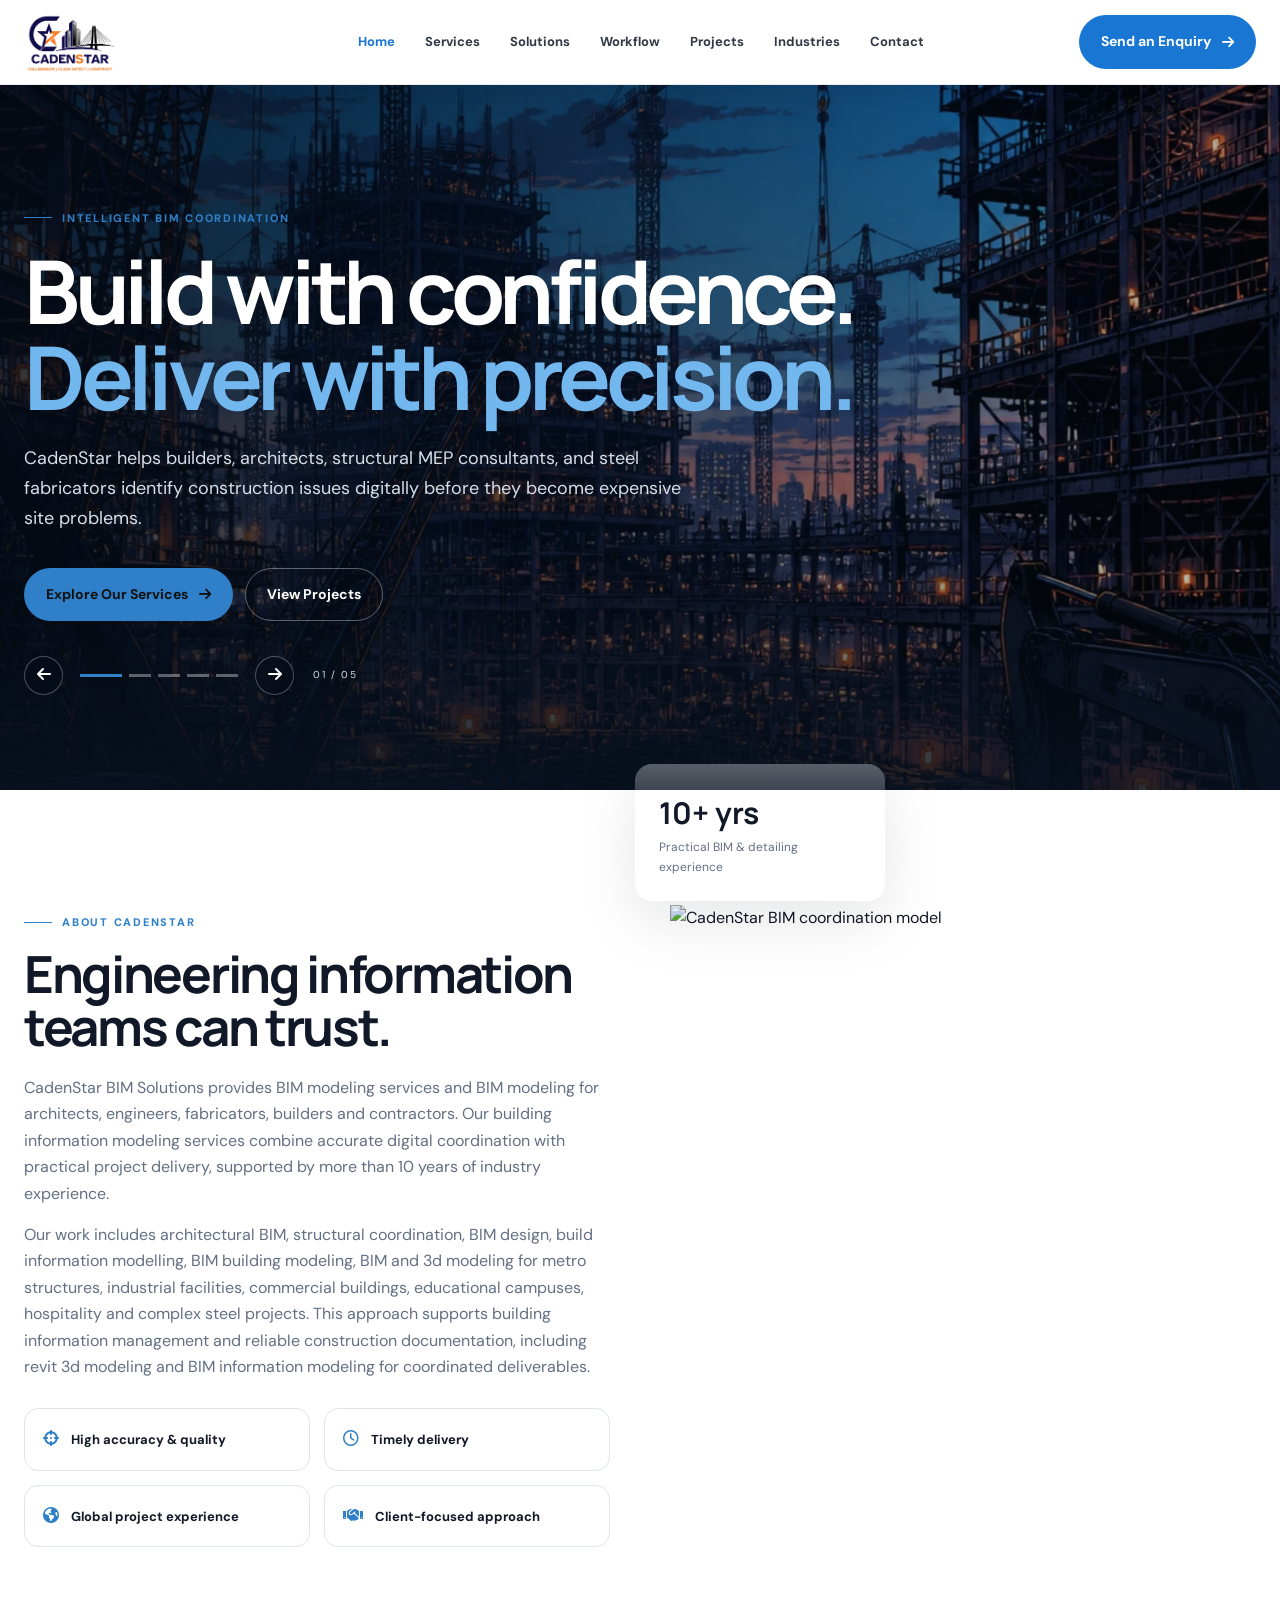
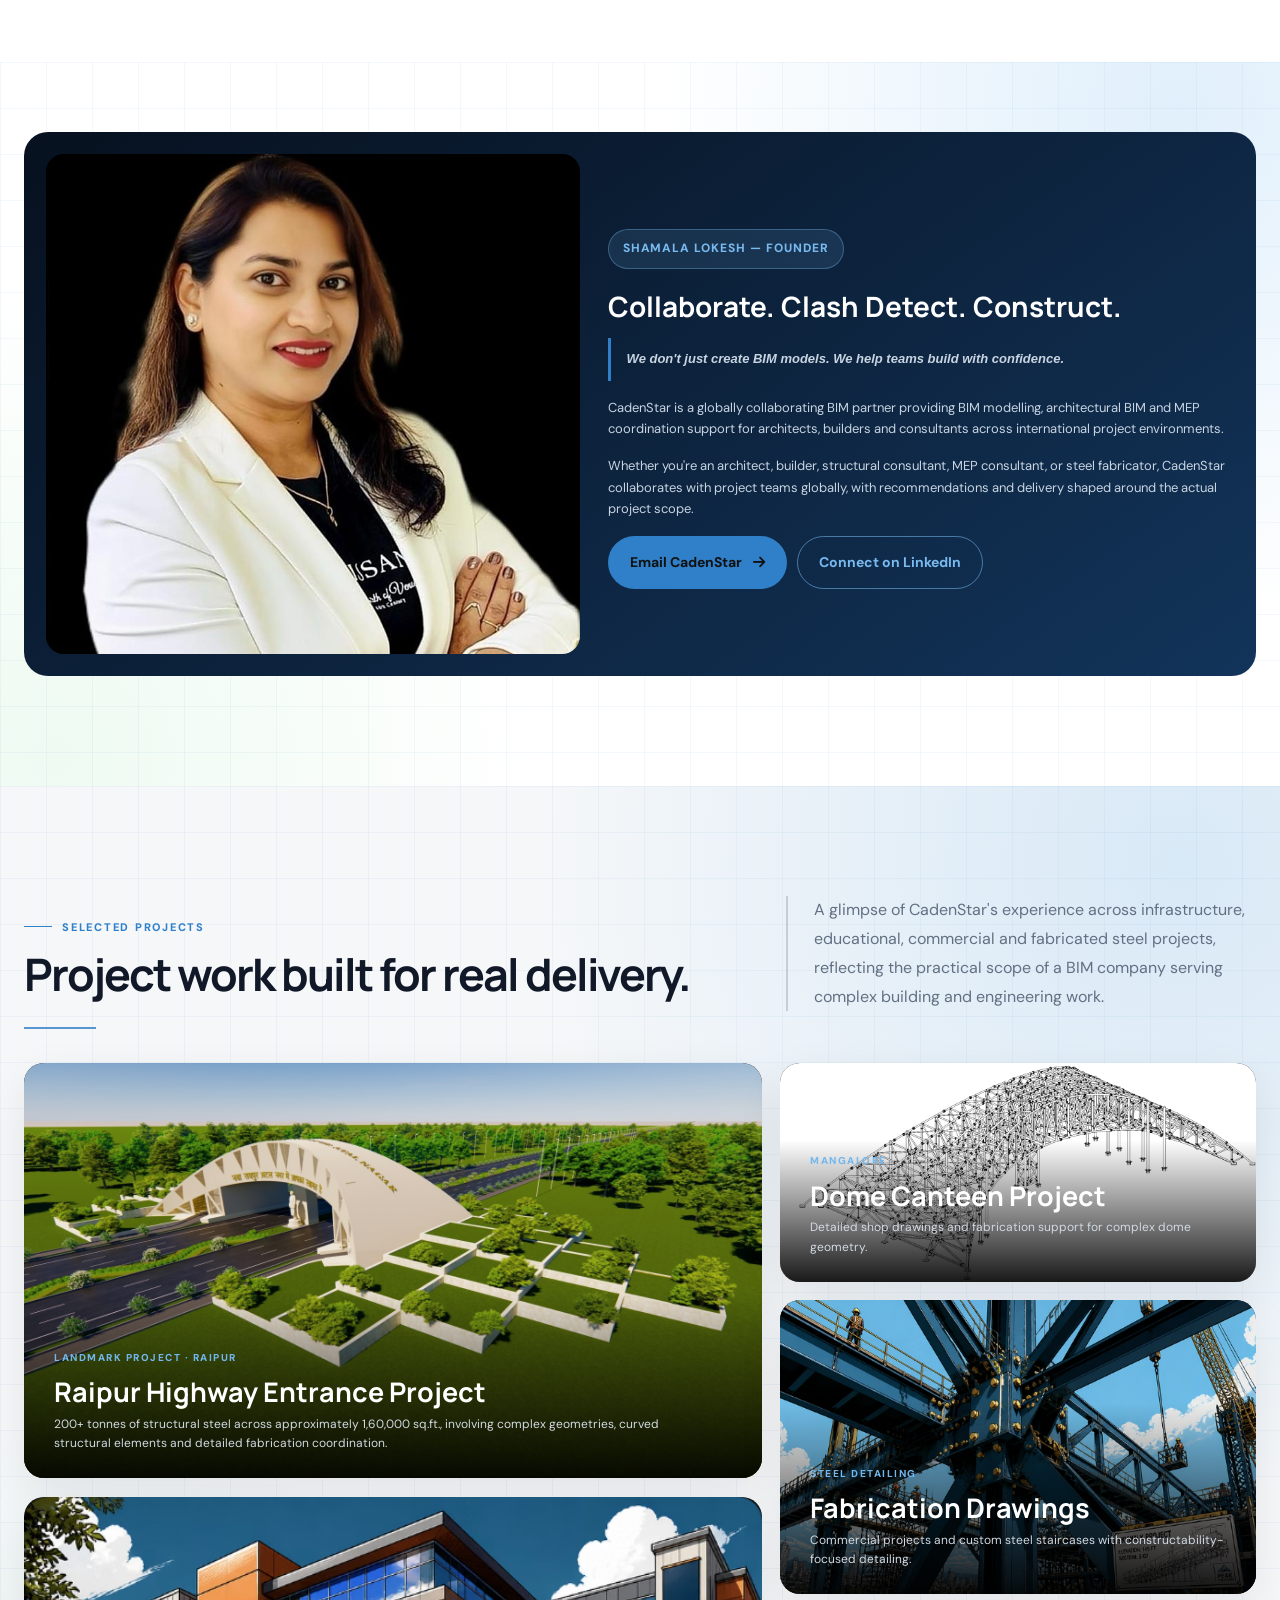
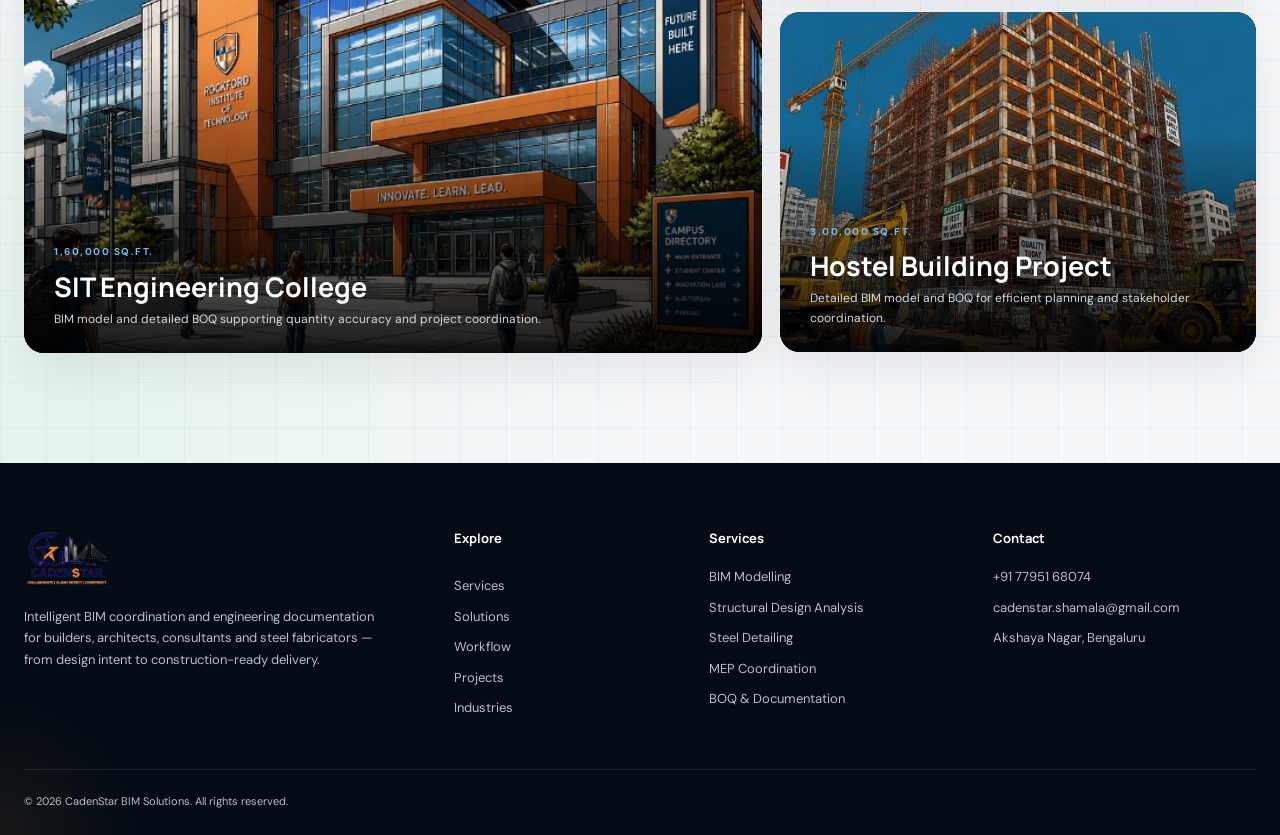
==== commit cf645747: "changes done as per the requirement sent" ====
--- a/index.html
+++ b/index.html
@@ -6,17 +6,17 @@
 <head>
 <meta charset="utf-8"/>
 <meta content="width=device-width, initial-scale=1.0" name="viewport"/>
-<meta name="description" content="CadenStar provides BIM services in India including BIM modelling, architectural BIM, structural BIM, MEP coordination, clash detection, Scan-to-BIM and construction-ready documentation."/>
+<meta name="description" content="CadenStar provides BIM services for global project teams including BIM modelling, architectural BIM, structural BIM, MEP coordination, clash detection and construction-ready documentation."/>
 <meta content="CadenStar Pvt Ltd" name="author"/>
-<title>CadenStar | BIM Services India, BIM Modelling &amp; BIM Coordination</title>
+<title>CadenStar | BIM Services, BIM Modelling &amp; BIM Coordination</title>
 <link href="https://fonts.googleapis.com" rel="preconnect"/>
 <link crossorigin="" href="https://fonts.gstatic.com" rel="preconnect"/>
 <link href="https://fonts.googleapis.com/css2?family=DM+Sans:wght@400;500;600;700&amp;family=Manrope:wght@500;600;700;800&amp;display=swap" rel="stylesheet"/>
 <link href="https://cdnjs.cloudflare.com/ajax/libs/font-awesome/6.5.2/css/all.min.css" rel="stylesheet"/>
 <link href="assets/styles.css" rel="stylesheet"/>
 <link rel="canonical" href="https://www.cadenstar.com/"/>
-<meta property="og:title" content="CadenStar | BIM Services India, BIM Modelling &amp; BIM Coordination"/>
-<meta property="og:description" content="CadenStar provides BIM services in India including BIM modelling, architectural BIM, structural BIM, MEP coordination, clash detection, Scan-to-BIM and construction-ready documentation."/>
+<meta property="og:title" content="CadenStar | BIM Services, BIM Modelling &amp; BIM Coordination"/>
+<meta property="og:description" content="CadenStar provides BIM services for global project teams including BIM modelling, architectural BIM, structural BIM, MEP coordination, clash detection and construction-ready documentation."/>
 <meta property="og:url" content="https://www.cadenstar.com/"/>
 <meta content="assets/images/logo.png" property="og:image"/>
 <script type="application/ld+json">
@@ -25,21 +25,21 @@
     "@type":"ProfessionalService",
     "name":"CadenStar Pvt Ltd",
     "url":"https://www.CadenStar.com/",
-    "description":"BIM modelling, BIM consulting, architectural BIM, structural BIM, MEP BIM services, clash detection, steel detailing, Scan-to-BIM, quantity take-off and construction documentation.",
-    "areaServed":["India","UK","USA","Middle East"],
+    "description":"BIM modelling, BIM consulting, architectural BIM, structural BIM, MEP BIM services, clash detection, steel detailing, quantity take-off and construction documentation.",
+    "areaServed":["Worldwide"],
     "telephone":"+91 7795168074",
     "email":"ShamalaLokesh@CadenStar.com",
-    "serviceType":["BIM Services","BIM Modelling","Architectural BIM","Structural BIM","MEP BIM Services","Steel Detailing","Scan-to-BIM","BIM Consulting","Quantity Take-Off","CAD Documentation"]
+    "serviceType":["BIM Services","BIM Modelling","Architectural BIM","Structural BIM","MEP BIM Services","Steel Detailing","BIM Consulting","Quantity Take-Off","CAD Documentation"]
   }
   </script>
-<meta name="keywords" content="BIM services India, BIM modeling services India, BIM services, BIM modeling, BIM design, BIM coordination, BIM solutions, BIM companies in India, BIM company, building information modeling, building information management"/>
+<meta name="keywords" content="BIM services, BIM modeling services for global project teams, BIM services, BIM modeling, BIM design, BIM coordination, BIM solutions, BIM companies, BIM company, building information modeling, building information management"/>
 <meta name="robots" content="index, follow, max-image-preview:large"/>
 <meta name="theme-color" content="#07111f"/>
 
 <style id="final-image-and-layout-fixes">
 /* ===== FINAL HOME PAGE IMAGE + PLACEMENT FIXES ===== */
 /* Wide supplied banners: show the complete supplied artwork without cropping. */
-.hero-slide.wide-banner{background-size:100% 100%!important;background-position:center center!important;background-repeat:no-repeat!important}
+.hero-slide.wide-banner{background-size:cover!important;background-position:center center!important;background-repeat:no-repeat!important}
 
 /* Home About image: use the full native image box so there is no contain-letterbox patch. */
 .home-about .intro-grid{grid-template-columns:1fr 1fr;gap:60px;align-items:start}
@@ -72,7 +72,7 @@
 }
 
 @media(max-width:720px){
-  .hero-slide.wide-banner{background-size:cover!important}
+  .hero-slide.wide-banner{background-size:cover!important;background-position:center center!important}
   .projects-left-column > .project-card,
   .projects-right-column > .project-card{height:auto!important}
   .project-card.raipur-project-card{aspect-ratio:16 / 9;min-height:0!important}
@@ -82,6 +82,13 @@
   .project-card.hostel-project-card{aspect-ratio:634 / 392;min-height:0!important}
   .home-about .intro-visual img{width:100%;max-width:100%;height:auto!important;background:transparent!important}
 }
+
+/* Home/About merge: founder card uses a balanced portrait crop rather than an oversized face crop. */
+.home-founder{padding-top:70px;padding-bottom:110px}
+.home-founder .leader-card{grid-template-columns:minmax(420px,.92fr) 1.08fr;gap:28px;padding:22px}
+.home-founder .leader-card img{height:500px;object-fit:cover;object-position:center top;background:#07111f;border-radius:18px;display:block}
+@media(max-width:980px){.home-founder .leader-card{grid-template-columns:1fr}.home-founder .leader-card img{height:520px;object-position:center top}}
+@media(max-width:720px){.home-founder{padding-top:55px;padding-bottom:75px}.home-founder .leader-card{padding:12px}.home-founder .leader-card img{height:auto;aspect-ratio:4/3;object-fit:cover;object-position:center top}}
 </style>
 
 </head>
@@ -95,9 +102,6 @@
 <a class="active" href="index.html">
       Home
      </a>
-<a href="about.html">
-      About
-     </a>
 <a href="services.html">
       Services
      </a>
@@ -112,9 +116,6 @@
      </a>
 <a href="industries.html">
       Industries
-     </a>
-<a href="training.html">
-      Training
      </a>
 <a href="contact.html">
       Contact
@@ -138,7 +139,7 @@
 </div>
 <div class="hero-slide wide-banner" style="background-image:url('assets/images/image-40.png')">
 </div>
-<div class="hero-slide" style="background-image:url('assets/images/image-34.jpg')">
+<div class="hero-slide wide-banner" style="background-image:url('assets/images/cadenstar-building-banner-hd.png')">
 </div>
 <div class="hero-slide wide-banner" style="background-image:url('assets/images/image-41.png')">
 </div>
@@ -159,7 +160,7 @@
       </span>
 </h1>
 <p>
-      CadenStar helps builders, architects, structural and MEP consultants, and steel fabricators identify construction issues digitally before they become expensive site problems.
+      CadenStar helps builders, architects, structural MEP consultants, and steel fabricators identify construction issues digitally before they become expensive site problems.
      </p>
 <div class="hero-actions">
 <a class="btn btn-primary" href="services.html">
@@ -211,10 +212,10 @@
        Engineering information teams can trust.
       </h2>
 <p>
-       CadenStar BIM Solutions provides bim modeling services and bim modeling for architects, engineers, fabricators, builders and contractors. Our building information modeling services combine accurate digital coordination with practical project delivery, supported by more than 10 years of industry experience.
+       CadenStar BIM Solutions provides BIM modeling services and BIM modeling for architects, engineers, fabricators, builders and contractors. Our building information modeling services combine accurate digital coordination with practical project delivery, supported by more than 10 years of industry experience.
       </p>
 <p style="margin-top:15px">
-       Our work includes architectural bim, structural coordination, bim design, build information modelling, bim building modeling, bim and 3d modeling for metro structures, industrial facilities, commercial buildings, educational campuses, hospitality and complex steel projects. This approach supports building information management and reliable construction documentation, including revit 3d modeling and bim information modeling for coordinated deliverables.
+       Our work includes architectural BIM, structural coordination, BIM design, build information modelling, BIM building modeling, BIM and 3d modeling for metro structures, industrial facilities, commercial buildings, educational campuses, hospitality and complex steel projects. This approach supports building information management and reliable construction documentation, including revit 3d modeling and BIM information modeling for coordinated deliverables.
       </p>
 <div class="intro-points">
 <div class="point">
@@ -248,7 +249,7 @@
 </div>
 </div>
 <div class="intro-visual reveal">
-<img alt="CadenStar BIM coordination model" src="assets/images/about-bim-model.png"/ loading="lazy" decoding="async">
+<img alt="CadenStar BIM coordination model" src="assets/images/about-BIM-model.png"/ loading="lazy" decoding="async">
 <div class="floating-card">
 <b>
         10+ yrs
@@ -260,256 +261,26 @@
 </div>
 </div>
 </section>
-<section class="services" id="services">
+<section class="ppt-section home-founder" id="founder">
 <div class="container">
-<div class="section-head reveal">
-<div>
-<span class="eyebrow">
-        Core services
-       </span>
-<h2>
-        One engineering partner across the BIM workflow.
-       </h2>
-</div>
-<p>
-       From early-stage bim services and bim 3d modeling to fabrication and construction documentation, CadenStar delivers structured project information for real-world execution. Our bim consulting services help teams plan, coordinate and document projects with greater clarity. This includes building information modeling, building information management and bim building information modeling for multidisciplinary teams.
-      </p>
-</div>
-<div class="service-grid">
-<article class="service-card reveal">
-<span class="service-num">
-        01 / BIM
-       </span>
-<div class="service-icon">
-<i class="fa-solid fa-cubes">
-</i>
-</div>
+<div class="leader-card reveal">
+<img alt="Shamala Lokesh, Founder of CadenStar" src="assets/images/founder-card.jpg"/ loading="lazy" decoding="async">
+<div>
+<div class="founder-name-static">Shamala Lokesh — Founder</div>
 <h3>
-        BIM Modelling
+        Collaborate. Clash Detect. Construct.
        </h3>
-<p>
-        Detailed architectural, structural and multidisciplinary models for coordination, documentation and construction workflows.
+<p class="founder-tagline">We don't just create BIM models. We help teams build with confidence.</p>
+<p>
+        CadenStar is a globally collaborating BIM partner providing BIM modelling, architectural BIM and MEP coordination support for architects, builders and consultants across international project environments.
        </p>
-<ul class="service-list">
-<li>
-         Revit Modelling
-        </li>
-<li>
-         LOD Deliverables
-        </li>
-<li>
-         Model Coordination
-        </li>
-</ul>
-</article>
-<article class="service-card reveal">
-<span class="service-num">
-        02 / MEP
-       </span>
-<div class="service-icon">
-<i class="fa-solid fa-wind">
-</i>
-</div>
-<h3>
-        MEP &amp; HVAC Coordination
-       </h3>
-<p>
-        Coordination of building services through bim mep and mep bim services helps identify conflicts, improve constructability and reduce site uncertainty.
+<p>
+        Whether you're an architect, builder, structural consultant, MEP consultant, or steel fabricator, CadenStar collaborates with project teams globally, with recommendations and delivery shaped around the actual project scope.
        </p>
-<ul class="service-list">
-<li>
-         MEP / HVAC
-        </li>
-<li>
-         Clash Review
-        </li>
-<li>
-         Coordination Drawings
-        </li>
-</ul>
-</article>
-<article class="service-card reveal">
-<span class="service-num">
-        03 / STRUCTURE
-       </span>
-<div class="service-icon">
-<i class="fa-solid fa-building">
-</i>
-</div>
-<h3>
-        Structural BIM
-       </h3>
-<p>
-        Structured structural BIM models support bim in engineering, fabrication and construction workflows, with a coordinated bim information model for downstream documentation.
-       </p>
-<ul class="service-list">
-<li>
-         Structural Modelling
-        </li>
-<li>
-         Shop Drawing Support
-        </li>
-<li>
-         Documentation
-        </li>
-</ul>
-</article>
-<article class="service-card reveal">
-<span class="service-num">
-        04 / STEEL
-       </span>
-<div class="service-icon">
-<i class="fa-solid fa-ruler-combined">
-</i>
-</div>
-<h3>
-        Steel Detailing &amp; Fabrication
-       </h3>
-<p>
-        Accurate shop drawings and fabrication detailing support revit bim services, steel coordination and efficient manufacturing, assembly and on-site erection.
-       </p>
-<ul class="service-list">
-<li>
-         Shop Drawings
-        </li>
-<li>
-         Connection Detailing
-        </li>
-<li>
-         Fabrication Support
-        </li>
-</ul>
-</article>
-<article class="service-card reveal">
-<span class="service-num">
-        05 / CAD
-       </span>
-<div class="service-icon">
-<i class="fa-solid fa-drafting-compass">
-</i>
-</div>
-<h3>
-        CAD Documentation
-       </h3>
-<p>
-        Clear technical drawings prepared for design, coordination, detailing and project documentation requirements.
-       </p>
-<ul class="service-list">
-<li>
-         2D CAD
-        </li>
-<li>
-         Detail Drawings
-        </li>
-<li>
-         Isometrics
-        </li>
-</ul>
-</article>
-<article class="service-card reveal">
-<span class="service-num">
-        06 / REALITY CAPTURE
-       </span>
-<div class="service-icon">
-<i class="fa-solid fa-expand">
-</i>
-</div>
-<h3>
-        3D Laser Scanning &amp; Scan-to-BIM
-       </h3>
-<p>
-        Point-cloud driven scan to bim services and Scan-to-BIM modelling support existing-condition documentation, renovation planning and accurate building info modeling.
-       </p>
-<ul class="service-list">
-<li>
-         Point Clouds
-        </li>
-<li>
-         As-Built Models
-        </li>
-<li>
-         Existing Conditions
-        </li>
-</ul>
-</article>
-<article class="service-card reveal">
-<span class="service-num">
-        07 / QUANTITIES
-       </span>
-<div class="service-icon">
-<i class="fa-solid fa-list-check">
-</i>
-</div>
-<h3>
-        BOQ &amp; Documentation
-       </h3>
-<p>
-        Structured quantity take-offs and project documentation support building bim workflows, planning, estimation and cost control.
-       </p>
-<ul class="service-list">
-<li>
-         Quantity Take-off
-        </li>
-<li>
-         BOQ
-        </li>
-<li>
-         Project Records
-        </li>
-</ul>
-</article>
-<article class="service-card reveal">
-<span class="service-num">
-        08 / TRAINING
-       </span>
-<div class="service-icon">
-<i class="fa-solid fa-graduation-cap">
-</i>
-</div>
-<h3>
-        BIM Training
-       </h3>
-<p>
-        Practical, industry-oriented workflows demonstrate bim building modeling, bim information modeling and coordinated Revit 3D modeling for real project delivery.
-       </p>
-<ul class="service-list">
-<li>
-         Revit
-        </li>
-<li>
-         CAD
-        </li>
-<li>
-         BIM Coordination
-        </li>
-</ul>
-</article>
-<article class="service-card reveal">
-<span class="service-num">
-        09 / DELIVERY
-       </span>
-<div class="service-icon">
-<i class="fa-solid fa-diagram-project">
-</i>
-</div>
-<h3>
-        Project Coordination
-       </h3>
-<p>
-        Execution-focused coordination connects design intent with fabrication and site delivery through integrated bim building information management and construction-ready documentation.
-       </p>
-<ul class="service-list">
-<li>
-         Clash Review
-        </li>
-<li>
-         Stakeholder Support
-        </li>
-<li>
-         Execution Readiness
-        </li>
-</ul>
-</article>
+<div class="founder-actions"><a class="btn btn-primary founder-email-btn" href="mailto:ShamalaLokesh@CadenStar.com">
+        Email CadenStar
+        <i class="fa-solid fa-arrow-right"></i>
+</a><a class="btn btn-outline founder-linkedin" href="https://www.linkedin.com/in/buildwithshamala?utm_source=share_via&amp;utm_content=profile&amp;utm_medium=member_android" rel="noopener" target="_blank">Connect on LinkedIn</a></div></div>
 </div>
 </div>
 </section>
@@ -525,13 +296,13 @@
        </h2>
 </div>
 <p>
-       A glimpse of CadenStar's experience across infrastructure, educational, commercial and fabricated steel projects, reflecting the practical scope of a bim company serving complex building and engineering work.
+       A glimpse of CadenStar's experience across infrastructure, educational, commercial and fabricated steel projects, reflecting the practical scope of a BIM company serving complex building and engineering work.
       </p>
 </div>
 <div class="project-grid">
   <div class="projects-left-column">
     <article class="project-card raipur-project-card reveal">
-      <img alt="Raipur Highway Entrance Project structural entrance" src="assets/images/image-34.jpg"/ loading="lazy" decoding="async">
+      <img alt="Raipur Highway Entrance Project structural entrance" src="assets/images/image-34.jpg" loading="lazy" decoding="async">
       <div class="project-content">
         <span>Landmark project · Raipur</span>
         <h3>Raipur Highway Entrance Project</h3>
@@ -539,7 +310,7 @@
       </div>
     </article>
     <article class="project-card sit-project-card reveal">
-      <img alt="Educational campus" src="assets/images/image-21.jpg"/ loading="lazy" decoding="async">
+      <img alt="Educational campus" src="assets/images/image-21.jpg" loading="lazy" decoding="async">
       <div class="project-content">
         <span>1,60,000 sq.ft.</span>
         <h3>SIT Engineering College</h3>
@@ -549,7 +320,7 @@
   </div>
   <div class="projects-right-column">
     <article class="project-card compact-project-card dome-project-card reveal">
-      <img alt="Architectural structure" src="assets/images/image-17.jpg"/ loading="lazy" decoding="async">
+      <img alt="Architectural structure" src="assets/images/image-17.jpg" loading="lazy" decoding="async">
       <div class="project-content">
         <span>Mangalore</span>
         <h3>Dome Canteen Project</h3>
@@ -557,7 +328,7 @@
       </div>
     </article>
     <article class="project-card compact-project-card fabrication-project-card reveal">
-      <img alt="Steel fabrication project" src="assets/images/image-35.jpg"/ loading="lazy" decoding="async">
+      <img alt="Steel fabrication project" src="assets/images/image-35.jpg" loading="lazy" decoding="async">
       <div class="project-content">
         <span>Steel detailing</span>
         <h3>Fabrication Drawings</h3>
@@ -565,7 +336,7 @@
       </div>
     </article>
     <article class="project-card compact-project-card hostel-project-card reveal">
-      <img alt="Large institutional building" src="assets/images/image-36.jpg"/ loading="lazy" decoding="async">
+      <img alt="Large institutional building" src="assets/images/image-36.jpg" loading="lazy" decoding="async">
       <div class="project-content">
         <span>3,00,000 sq.ft.</span>
         <h3>Hostel Building Project</h3>
@@ -576,28 +347,6 @@
 </div>
 </div>
 </section>
-<section class="cta" id="cta">
-<div class="container cta-box reveal">
-<div>
-<h2>
-       Have a project that needs precise BIM support?
-      </h2>
-<p>
-       Share your drawings, scope or project requirements. Our team can help identify the right modelling, detailing and documentation workflow.
-      </p>
-</div>
-<div class="cta-actions">
-<a class="btn btn-primary" href="contact.html">
-       Start a Conversation
-       <i class="fa-solid fa-arrow-right">
-</i>
-</a>
-<a class="btn" href="tel:+917795168074" style="border:1px solid rgba(255,255,255,.25);color:#fff">
-       Call Us
-      </a>
-</div>
-</div>
-</section>
 </main>
 <footer>
 <div class="container">
@@ -616,9 +365,6 @@
       </h4>
 <ul>
 <li>
-<a href="about.html">
-         About
-        </a>
 </li>
 <li>
 <a href="services.html">
@@ -652,31 +398,11 @@
        Services
       </h4>
 <ul>
-<li>
-<a href="services.html">
-         BIM Modelling
-        </a>
-</li>
-<li>
-<a href="services.html">
-         Steel Detailing
-        </a>
-</li>
-<li>
-<a href="services.html">
-         MEP Coordination
-        </a>
-</li>
-<li>
-<a href="services.html">
-         Scan-to-BIM
-        </a>
-</li>
-<li>
-<a href="services.html">
-         BOQ &amp; Documentation
-        </a>
-</li>
+<li><a href="services.html">BIM Modelling</a></li>
+<li><a href="services.html">Structural Design Analysis</a></li>
+<li><a href="services.html">Steel Detailing</a></li>
+<li><a href="services.html">MEP Coordination</a></li>
+<li><a href="services.html">BOQ &amp; Documentation</a></li>
 </ul>
 </div>
 <div>
--- a/assets/styles.css
+++ b/assets/styles.css
@@ -421,7 +421,7 @@
     .client-logo img{max-height:90px;max-width:90%;object-fit:contain}
     .contact-feature{display:grid;grid-template-columns:1fr .75fr;gap:25px;align-items:center}
     .leader-card{background:linear-gradient(145deg,#07111f,#12345a);border-radius:24px;padding:18px;color:#fff;display:grid;grid-template-columns:minmax(320px,.9fr) 1.1fr;gap:22px;align-items:center}
-    .leader-card img{width:100%;height:360px;object-fit:contain;object-position:center;border-radius:18px;background:#07111f}
+    .leader-card img{width:100%;height:420px;object-fit:cover;object-position:center top;border-radius:18px;background:#07111f;display:block}
     .leader-card h3{font-family:Manrope;font-size:28px}
     .leader-card p{color:#c8d4e1;font-size:13px;margin:9px 0 16px}
     @media(max-width:980px){
@@ -431,7 +431,7 @@
       .solution-grid,.industry-grid,.real-project-grid{grid-template-columns:1fr 1fr}
       .client-grid{grid-template-columns:repeat(3,1fr)}
       .leader-card{grid-template-columns:1fr}
-      .leader-card img{height:360px;object-fit:contain}
+      .leader-card img{height:420px;object-fit:cover;object-position:center top}
     }
     @media(max-width:720px){
       .workflow-steps,.comparison,.metric-row,.solution-grid,.industry-grid,.real-project-grid,.client-grid,.resource-list{grid-template-columns:1fr}
@@ -684,7 +684,7 @@
 @media(max-width:980px){
   .container{width:min(100% - 32px,var(--max))}
   .leader-card{grid-template-columns:1fr!important}
-  .leader-card img{width:100%;height:auto!important;max-height:520px;object-fit:contain!important}
+  .leader-card img{width:100%;height:420px!important;max-height:520px;object-fit:cover!important;object-position:center top}
   .leader-card .founder-copy{min-width:0}
   .contact-grid .form{min-height:0!important;height:auto!important}
 }
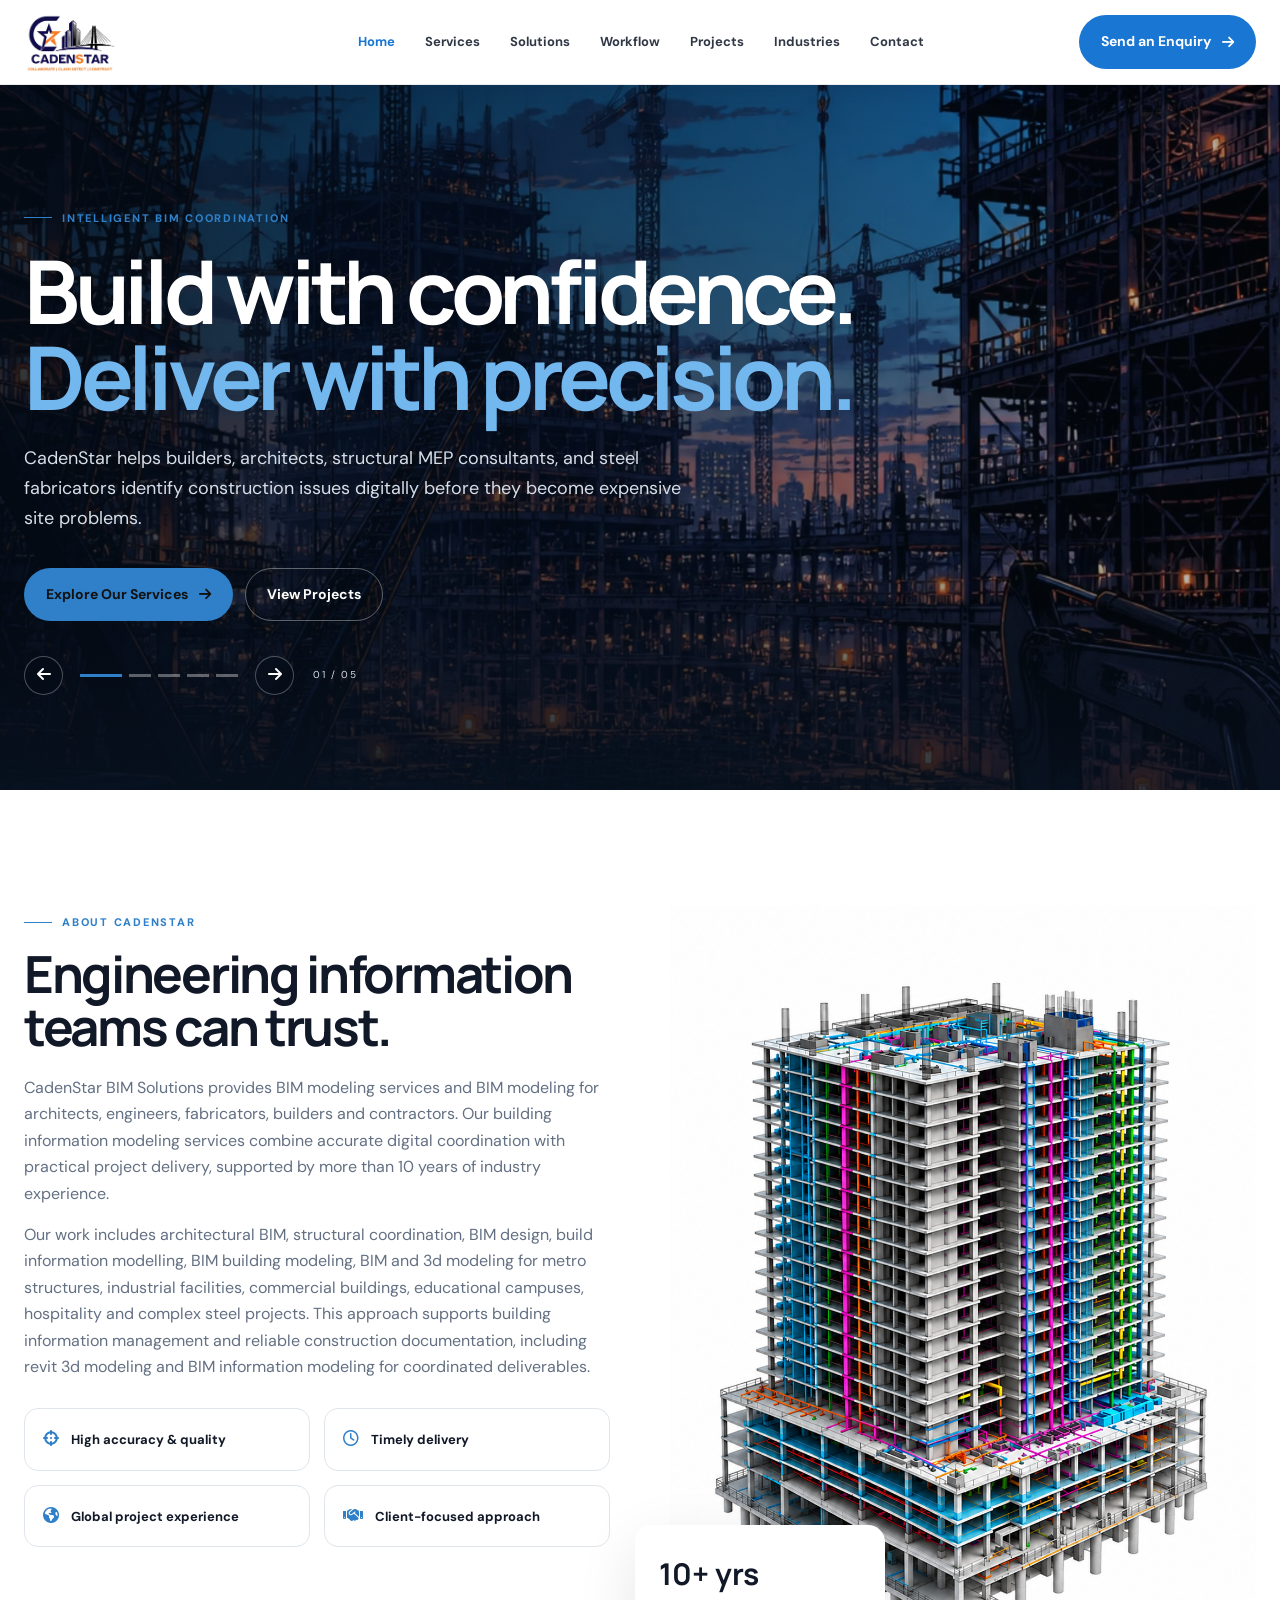
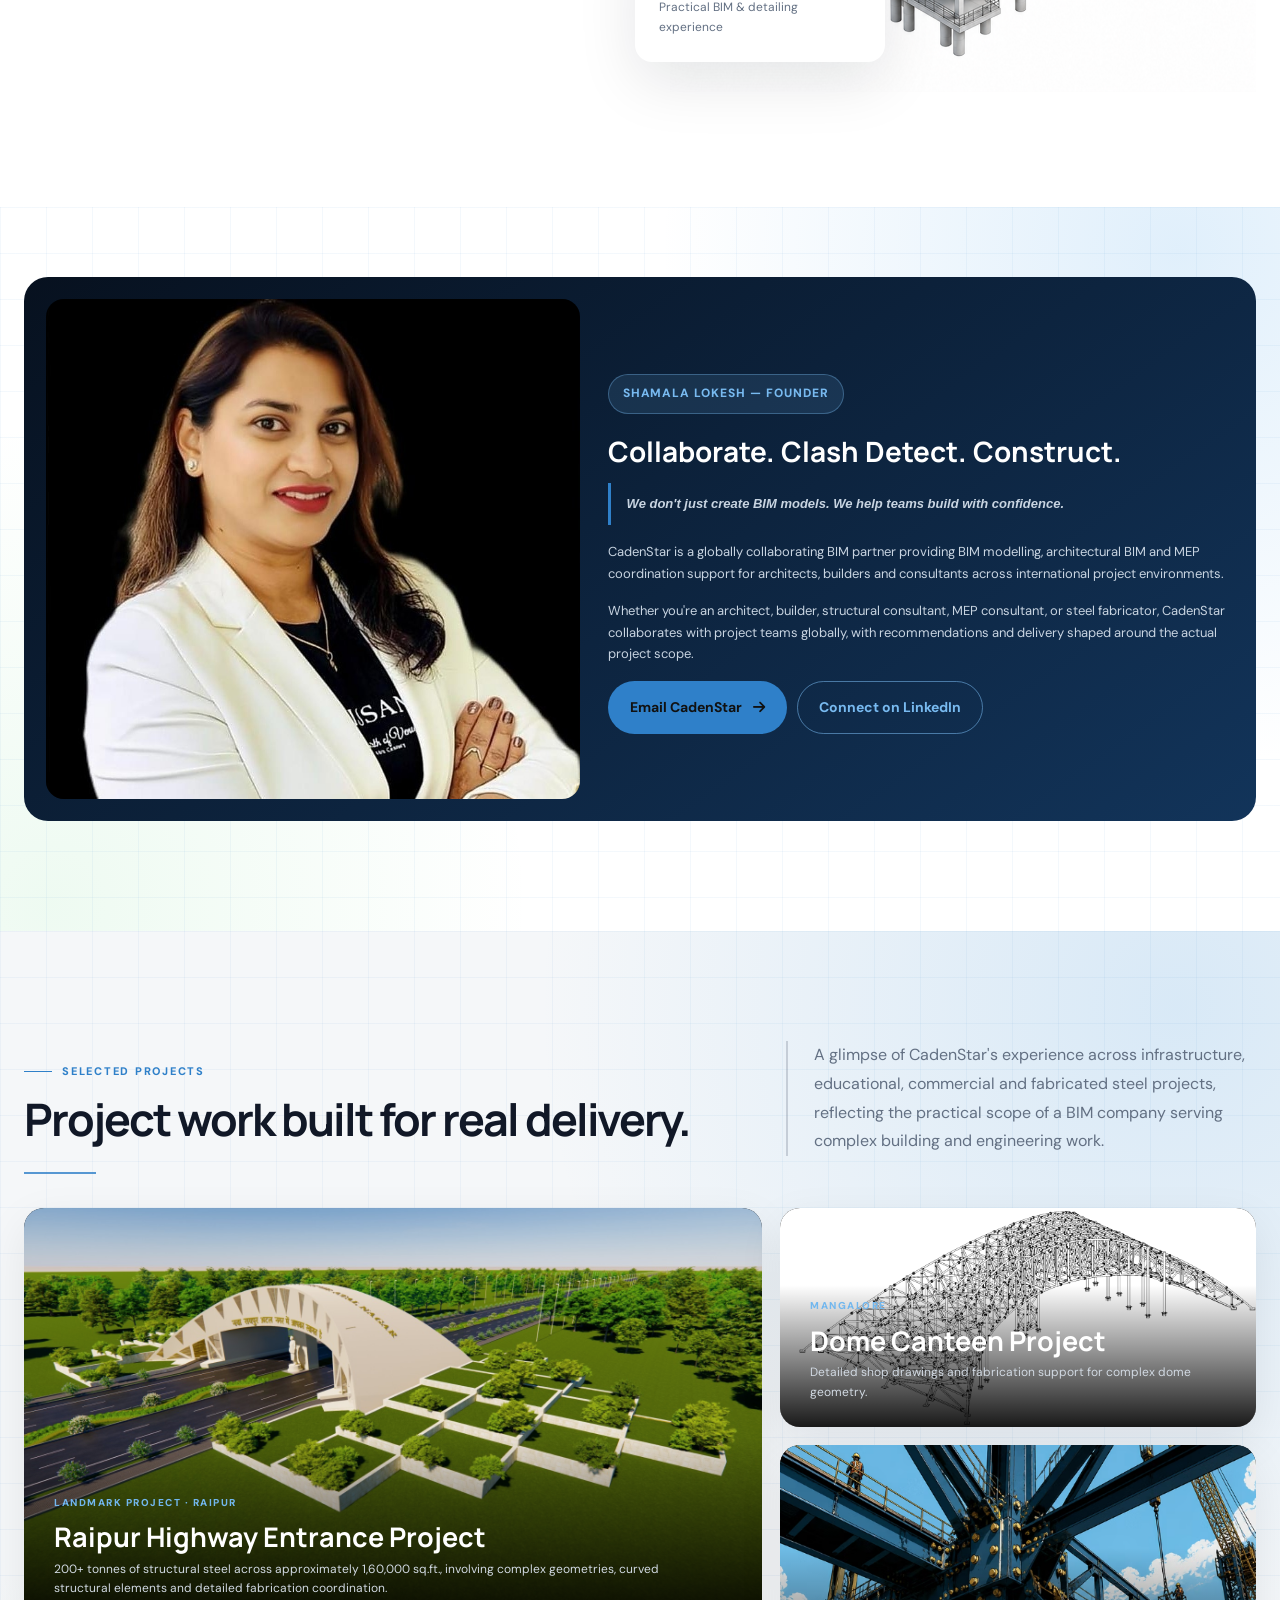
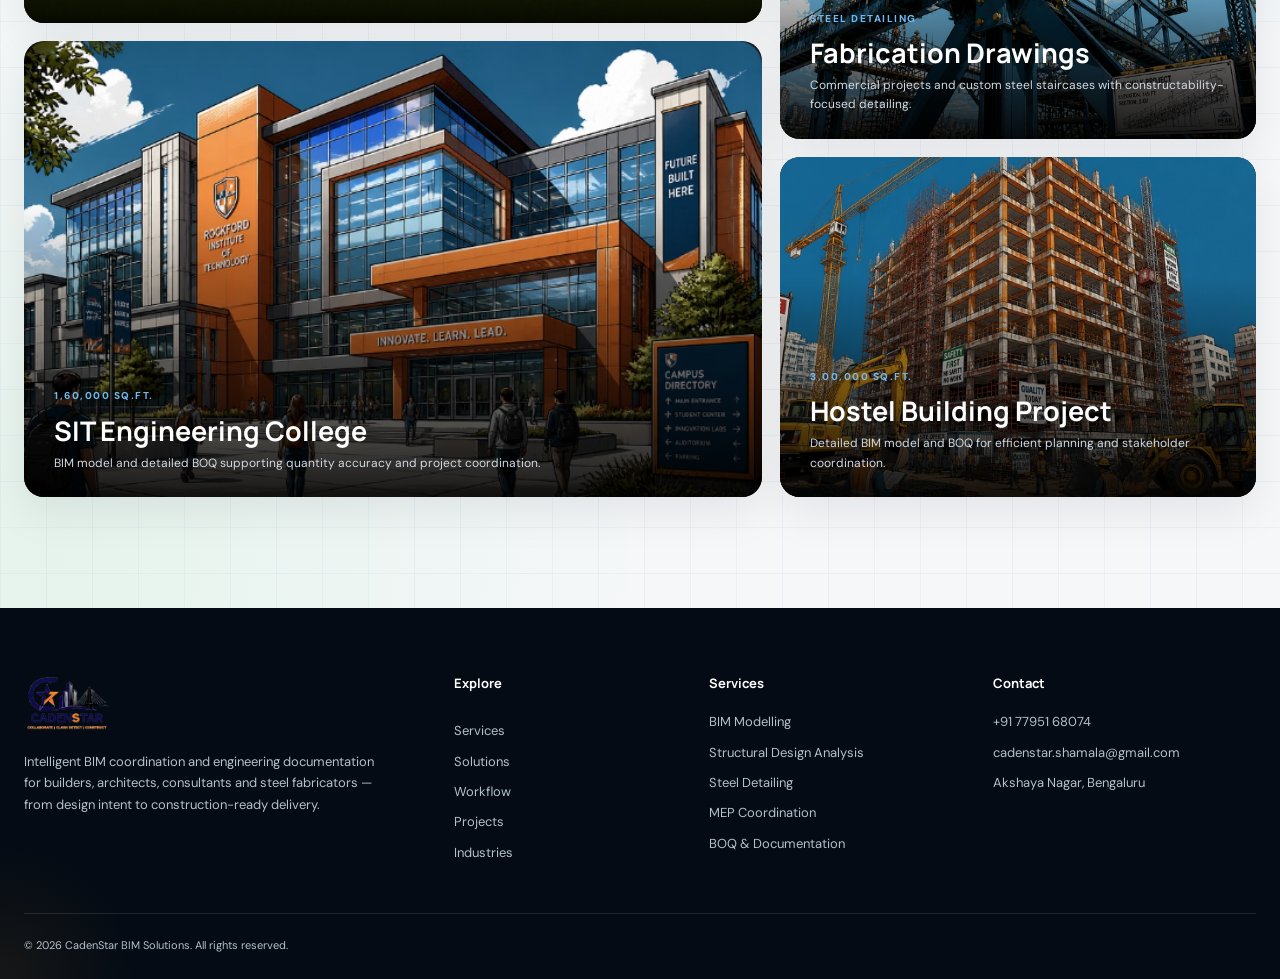
==== commit 57615b52: "changes done as per the requirement sent" ====
--- a/index.html
+++ b/index.html
@@ -249,7 +249,7 @@
 </div>
 </div>
 <div class="intro-visual reveal">
-<img alt="CadenStar BIM coordination model" src="assets/images/about-BIM-model.png"/ loading="lazy" decoding="async">
+<img alt="CadenStar BIM coordination model" src="assets/images/about-bim-model.png.png"/ loading="lazy" decoding="async">
 <div class="floating-card">
 <b>
         10+ yrs
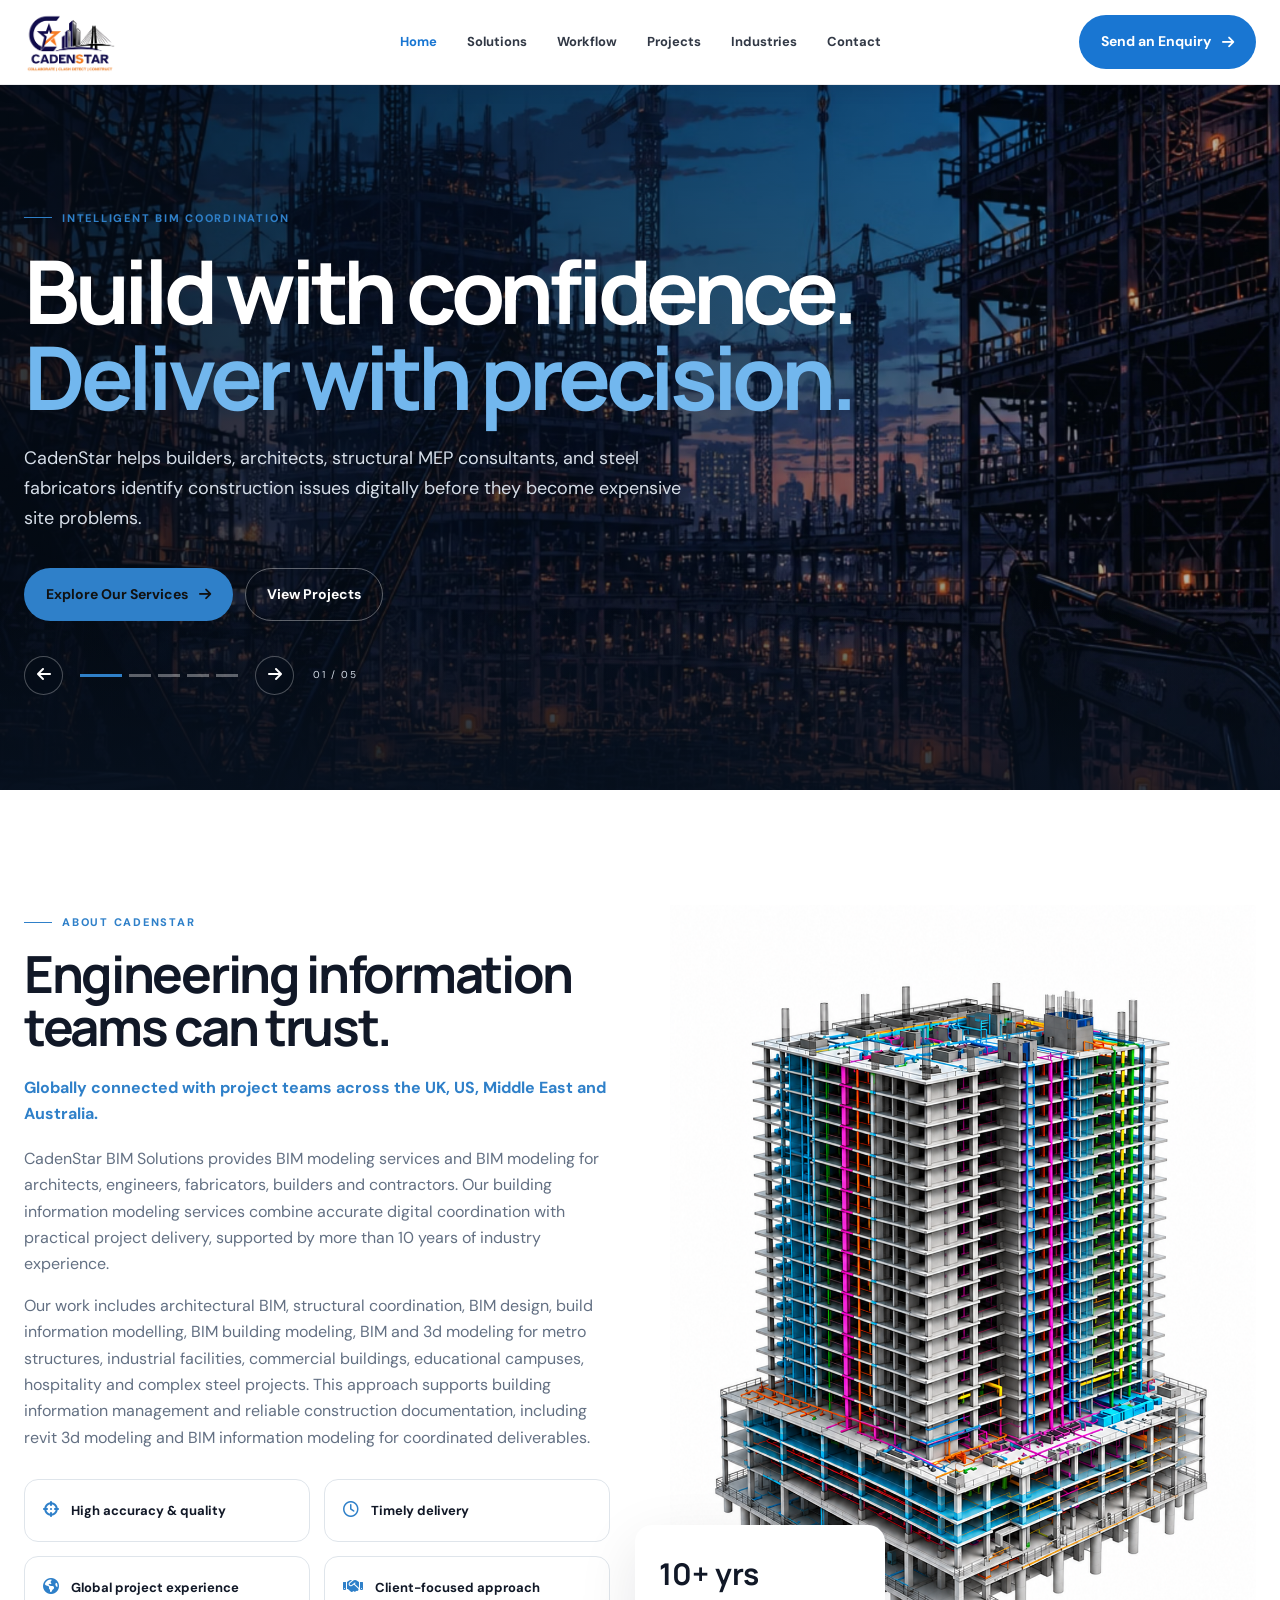
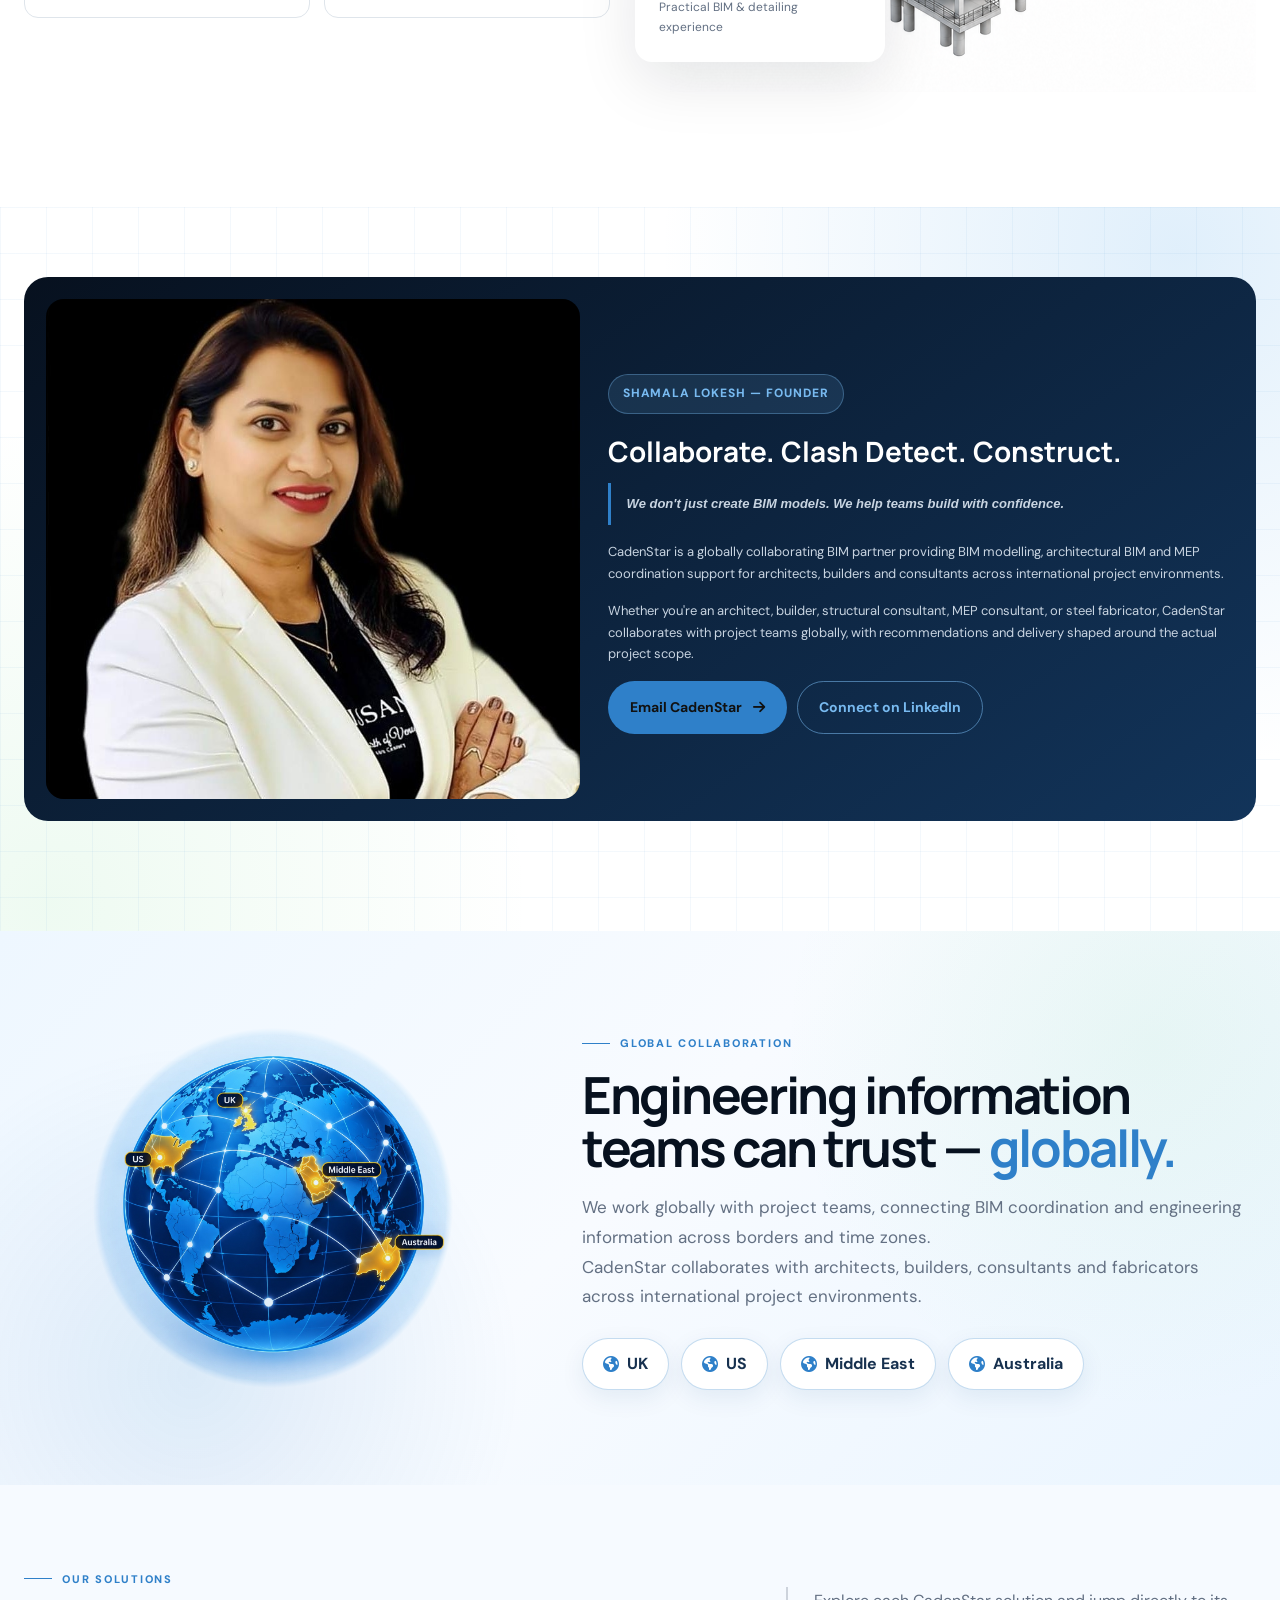
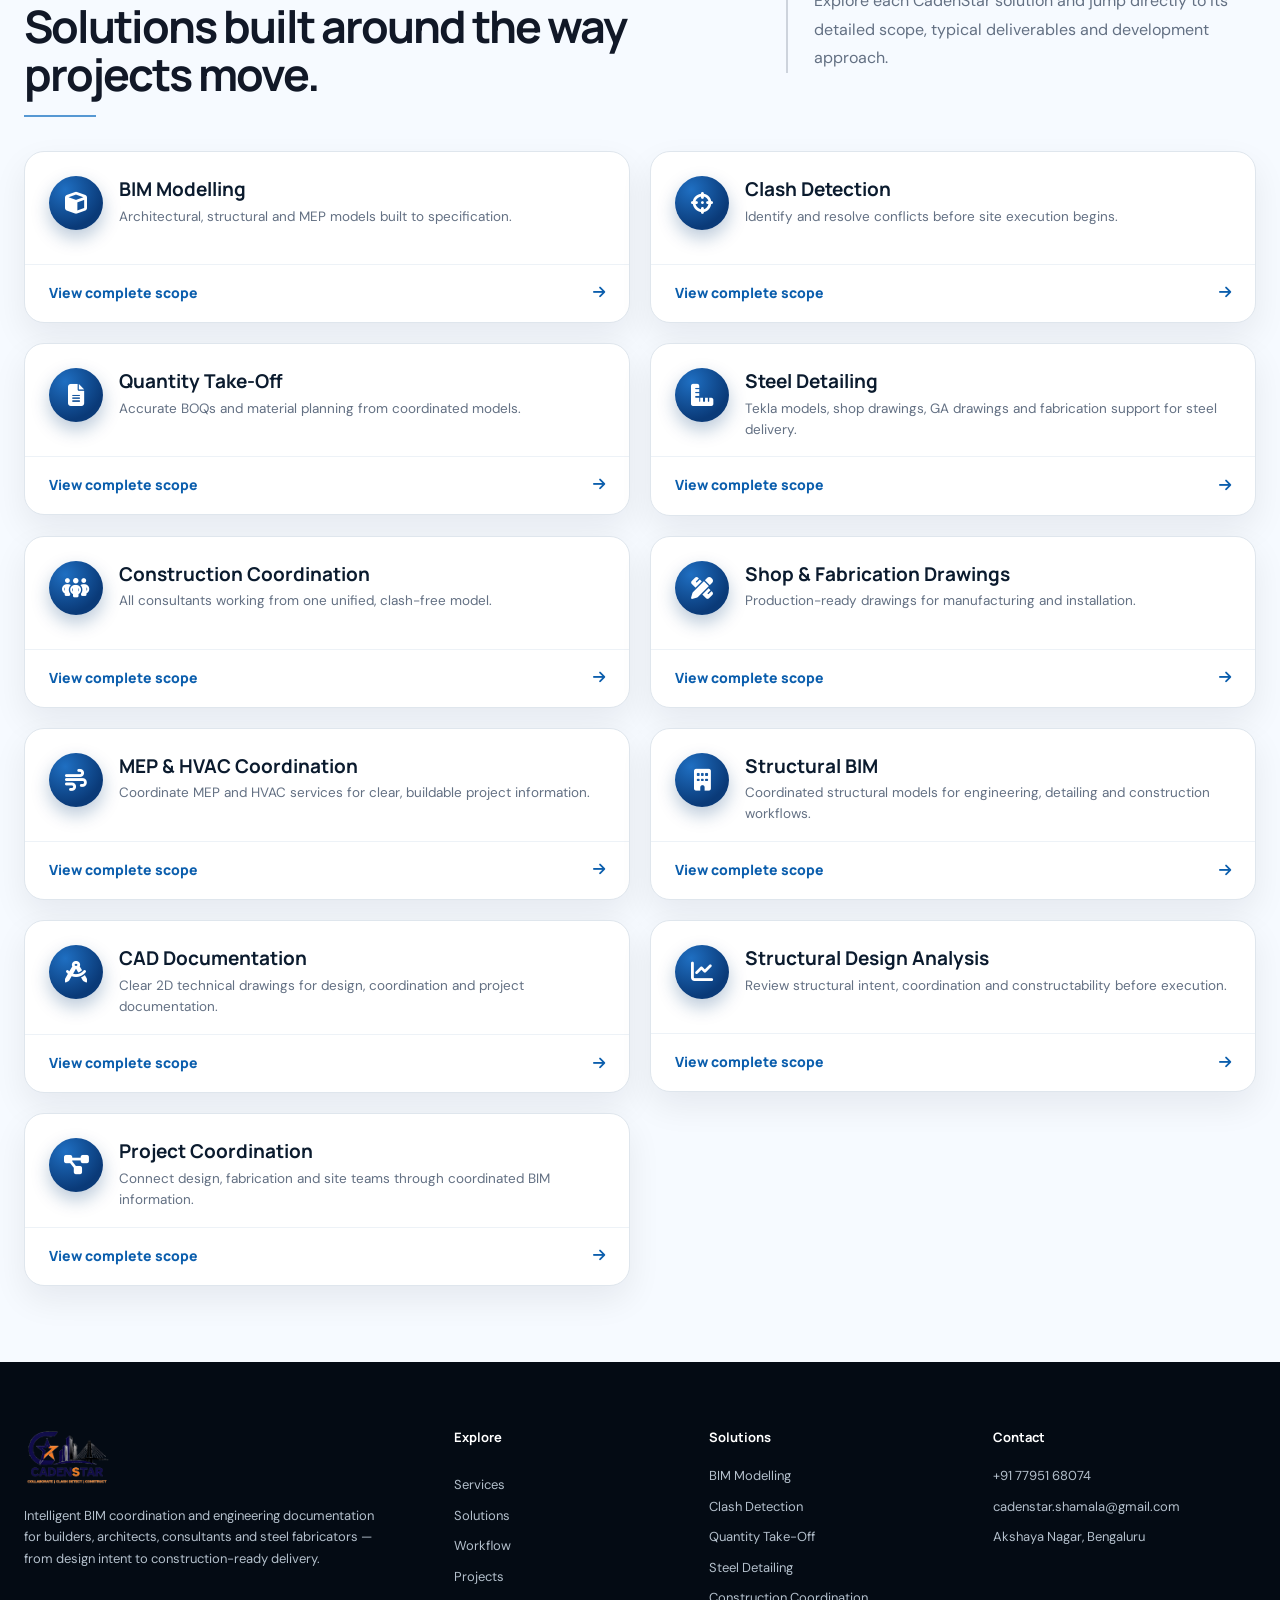
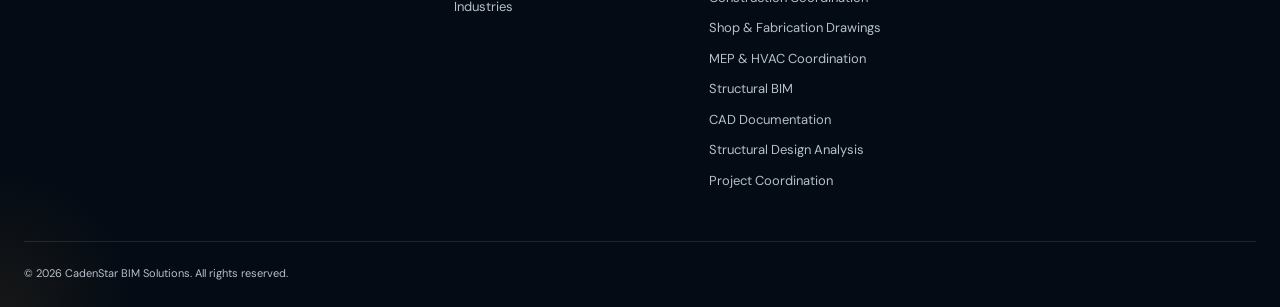
==== commit 498f0ac9: "changes done aas per discussed" ====
--- a/index.html
+++ b/index.html
@@ -6,7 +6,7 @@
 <head>
 <meta charset="utf-8"/>
 <meta content="width=device-width, initial-scale=1.0" name="viewport"/>
-<meta name="description" content="CadenStar provides BIM services for global project teams including BIM modelling, architectural BIM, structural BIM, MEP coordination, clash detection and construction-ready documentation."/>
+<meta content="CadenStar provides BIM services for global project teams including BIM modelling, architectural BIM, structural BIM, MEP coordination, clash detection and construction-ready documentation." name="description"/>
 <meta content="CadenStar Pvt Ltd" name="author"/>
 <title>CadenStar | BIM Services, BIM Modelling &amp; BIM Coordination</title>
 <link href="https://fonts.googleapis.com" rel="preconnect"/>
@@ -14,10 +14,10 @@
 <link href="https://fonts.googleapis.com/css2?family=DM+Sans:wght@400;500;600;700&amp;family=Manrope:wght@500;600;700;800&amp;display=swap" rel="stylesheet"/>
 <link href="https://cdnjs.cloudflare.com/ajax/libs/font-awesome/6.5.2/css/all.min.css" rel="stylesheet"/>
 <link href="assets/styles.css" rel="stylesheet"/>
-<link rel="canonical" href="https://www.cadenstar.com/"/>
-<meta property="og:title" content="CadenStar | BIM Services, BIM Modelling &amp; BIM Coordination"/>
-<meta property="og:description" content="CadenStar provides BIM services for global project teams including BIM modelling, architectural BIM, structural BIM, MEP coordination, clash detection and construction-ready documentation."/>
-<meta property="og:url" content="https://www.cadenstar.com/"/>
+<link href="https://www.cadenstar.com/" rel="canonical"/>
+<meta content="CadenStar | BIM Services, BIM Modelling &amp; BIM Coordination" property="og:title"/>
+<meta content="CadenStar provides BIM services for global project teams including BIM modelling, architectural BIM, structural BIM, MEP coordination, clash detection and construction-ready documentation." property="og:description"/>
+<meta content="https://www.cadenstar.com/" property="og:url"/>
 <meta content="assets/images/logo.png" property="og:image"/>
 <script type="application/ld+json">
    {
@@ -32,10 +32,9 @@
     "serviceType":["BIM Services","BIM Modelling","Architectural BIM","Structural BIM","MEP BIM Services","Steel Detailing","BIM Consulting","Quantity Take-Off","CAD Documentation"]
   }
   </script>
-<meta name="keywords" content="BIM services, BIM modeling services for global project teams, BIM services, BIM modeling, BIM design, BIM coordination, BIM solutions, BIM companies, BIM company, building information modeling, building information management"/>
-<meta name="robots" content="index, follow, max-image-preview:large"/>
-<meta name="theme-color" content="#07111f"/>
-
+<meta content="BIM services, BIM modeling services for global project teams, BIM services, BIM modeling, BIM design, BIM coordination, BIM solutions, BIM companies, BIM company, building information modeling, building information management" name="keywords"/>
+<meta content="index, follow, max-image-preview:large" name="robots"/>
+<meta content="#07111f" name="theme-color"/>
 <style id="final-image-and-layout-fixes">
 /* ===== FINAL HOME PAGE IMAGE + PLACEMENT FIXES ===== */
 /* Wide supplied banners: show the complete supplied artwork without cropping. */
@@ -46,7 +45,6 @@
 .home-about .intro-visual{display:flex;justify-content:flex-end;align-items:flex-start}
 .home-about .intro-visual img{width:100%;max-width:600px;height:auto!important;object-fit:fill!important;background:transparent!important;border-radius:0!important}
 
-/* Selected Projects: exact two-column hand-drawn placement; image proportions determine card height. */
 @media(min-width:981px){
   .projects .project-grid{grid-template-columns:minmax(0,1.52fr) minmax(0,.98fr);gap:18px;align-items:start}
   .projects-left-column{display:grid;grid-template-rows:auto auto;gap:18px}
@@ -90,20 +88,31 @@
 @media(max-width:980px){.home-founder .leader-card{grid-template-columns:1fr}.home-founder .leader-card img{height:520px;object-position:center top}}
 @media(max-width:720px){.home-founder{padding-top:55px;padding-bottom:75px}.home-founder .leader-card{padding:12px}.home-founder .leader-card img{height:auto;aspect-ratio:4/3;object-fit:cover;object-position:center top}}
 </style>
-
+<style>
+.global-collaboration{padding:95px 0;background:linear-gradient(135deg,#eef7ff 0%,#f8fbff 48%,#eaf5ff 100%);position:relative;overflow:hidden}
+.global-collaboration:before{content:"";position:absolute;inset:0;background-image:radial-gradient(circle at 15% 80%,rgba(47,128,201,.13),transparent 28%),radial-gradient(circle at 90% 20%,rgba(88,210,122,.08),transparent 30%);pointer-events:none}
+.global-collab-inner{position:relative;display:grid;grid-template-columns:minmax(280px,.85fr) minmax(0,1.15fr);align-items:center;gap:60px}
+.global-globe{display:flex;justify-content:center;align-items:center}
+.global-globe img{width:min(360px,100%);height:auto;filter:drop-shadow(0 22px 35px rgba(10,58,120,.18))}
+.global-collab-copy h2{font-family:Manrope;font-size:clamp(34px,4vw,58px);line-height:1.05;letter-spacing:-.045em;margin:15px 0 18px;color:#07111f}
+.global-collab-copy h2 span{color:#2f80c9}
+.global-collab-copy>p{font-size:17px;line-height:1.75;color:var(--muted);max-width:720px}
+.global-connect-line{font-weight:700;color:#2f80c9!important;font-size:16px!important;margin:0 0 18px!important}
+.global-regions{display:flex;flex-wrap:wrap;gap:12px;margin-top:26px}
+.global-regions span{display:inline-flex;align-items:center;gap:8px;padding:12px 20px;border:1px solid rgba(47,128,201,.28);background:#fff;border-radius:999px;font-weight:700;color:#17314f;box-shadow:0 8px 24px rgba(10,58,120,.08)}
+.global-regions i{color:#2f80c9}
+@media(max-width:800px){.global-collab-inner{grid-template-columns:1fr;gap:30px}.global-globe img{width:min(290px,80%)}.global-collaboration{padding:70px 0}}
+</style>
 </head>
 <body>
 <header id="header">
 <div class="container nav">
 <a aria-label="CadenStar home" class="brand" href="index.html">
-<img alt="CadenStar BIM Solutions logo" class="brand-logo" src="assets/images/image-01.png"/ loading="lazy" decoding="async">
+<img alt="CadenStar BIM Solutions logo" class="brand-logo" decoding="async" loading="lazy" src="assets/images/image-01.png"/>
 </a>
 <nav class="nav-links" id="navLinks">
 <a class="active" href="index.html">
       Home
-     </a>
-<a href="services.html">
-      Services
      </a>
 <a href="solutions.html">
       Solutions
@@ -163,7 +172,7 @@
       CadenStar helps builders, architects, structural MEP consultants, and steel fabricators identify construction issues digitally before they become expensive site problems.
      </p>
 <div class="hero-actions">
-<a class="btn btn-primary" href="services.html">
+<a class="btn btn-primary" href="solutions.html">
        Explore Our Services
        <i class="fa-solid fa-arrow-right">
 </i>
@@ -211,6 +220,7 @@
 <h2>
        Engineering information teams can trust.
       </h2>
+<p class="global-connect-line">Globally connected with project teams across the UK, US, Middle East and Australia.</p>
 <p>
        CadenStar BIM Solutions provides BIM modeling services and BIM modeling for architects, engineers, fabricators, builders and contractors. Our building information modeling services combine accurate digital coordination with practical project delivery, supported by more than 10 years of industry experience.
       </p>
@@ -249,7 +259,7 @@
 </div>
 </div>
 <div class="intro-visual reveal">
-<img alt="CadenStar BIM coordination model" src="assets/images/about-bim-model.png.png"/ loading="lazy" decoding="async">
+<img alt="CadenStar BIM coordination model" decoding="async" loading="lazy" src="assets/images/about-bim-model.png"/>
 <div class="floating-card">
 <b>
         10+ yrs
@@ -264,7 +274,7 @@
 <section class="ppt-section home-founder" id="founder">
 <div class="container">
 <div class="leader-card reveal">
-<img alt="Shamala Lokesh, Founder of CadenStar" src="assets/images/founder-card.jpg"/ loading="lazy" decoding="async">
+<img alt="Shamala Lokesh, Founder of CadenStar" decoding="async" loading="lazy" src="assets/images/founder-card.jpg"/>
 <div>
 <div class="founder-name-static">Shamala Lokesh — Founder</div>
 <h3>
@@ -283,67 +293,41 @@
 </a><a class="btn btn-outline founder-linkedin" href="https://www.linkedin.com/in/buildwithshamala?utm_source=share_via&amp;utm_content=profile&amp;utm_medium=member_android" rel="noopener" target="_blank">Connect on LinkedIn</a></div></div>
 </div>
 </div>
+</section><section class="global-collaboration" id="global-collaboration">
+<div class="container global-collab-inner">
+<div class="global-globe reveal">
+<img alt="Global collaboration globe" decoding="async" loading="lazy" src="assets/images/global-collaboration-globe.jpg"/>
+</div>
+<div class="global-collab-copy reveal">
+<span class="eyebrow">Global collaboration</span>
+<h2>Engineering information teams can trust — <span>globally.</span></h2>
+<p class="global-lead">We work globally with project teams, connecting BIM coordination and engineering information across borders and time zones.</p>
+<p>CadenStar collaborates with architects, builders, consultants and fabricators across international project environments.</p>
+<div aria-label="Global regions served" class="global-regions">
+<span><i class="fa-solid fa-earth-americas"></i><strong>UK</strong></span>
+<span><i class="fa-solid fa-earth-americas"></i><strong>US</strong></span>
+<span><i class="fa-solid fa-earth-americas"></i><strong>Middle East</strong></span>
+<span><i class="fa-solid fa-earth-americas"></i><strong>Australia</strong></span>
+</div>
+</div>
+</div>
 </section>
-<section class="projects" id="projects">
+<section class="home-solutions" id="home-solutions">
 <div class="container">
-<div class="section-head reveal">
-<div>
-<span class="eyebrow">
-        Selected projects
-       </span>
-<h2>
-        Project work built for real delivery.
-       </h2>
-</div>
-<p>
-       A glimpse of CadenStar's experience across infrastructure, educational, commercial and fabricated steel projects, reflecting the practical scope of a BIM company serving complex building and engineering work.
-      </p>
-</div>
-<div class="project-grid">
-  <div class="projects-left-column">
-    <article class="project-card raipur-project-card reveal">
-      <img alt="Raipur Highway Entrance Project structural entrance" src="assets/images/image-34.jpg" loading="lazy" decoding="async">
-      <div class="project-content">
-        <span>Landmark project · Raipur</span>
-        <h3>Raipur Highway Entrance Project</h3>
-        <p>200+ tonnes of structural steel across approximately 1,60,000 sq.ft., involving complex geometries, curved structural elements and detailed fabrication coordination.</p>
-      </div>
-    </article>
-    <article class="project-card sit-project-card reveal">
-      <img alt="Educational campus" src="assets/images/image-21.jpg" loading="lazy" decoding="async">
-      <div class="project-content">
-        <span>1,60,000 sq.ft.</span>
-        <h3>SIT Engineering College</h3>
-        <p>BIM model and detailed BOQ supporting quantity accuracy and project coordination.</p>
-      </div>
-    </article>
-  </div>
-  <div class="projects-right-column">
-    <article class="project-card compact-project-card dome-project-card reveal">
-      <img alt="Architectural structure" src="assets/images/image-17.jpg" loading="lazy" decoding="async">
-      <div class="project-content">
-        <span>Mangalore</span>
-        <h3>Dome Canteen Project</h3>
-        <p>Detailed shop drawings and fabrication support for complex dome geometry.</p>
-      </div>
-    </article>
-    <article class="project-card compact-project-card fabrication-project-card reveal">
-      <img alt="Steel fabrication project" src="assets/images/image-35.jpg" loading="lazy" decoding="async">
-      <div class="project-content">
-        <span>Steel detailing</span>
-        <h3>Fabrication Drawings</h3>
-        <p>Commercial projects and custom steel staircases with constructability-focused detailing.</p>
-      </div>
-    </article>
-    <article class="project-card compact-project-card hostel-project-card reveal">
-      <img alt="Large institutional building" src="assets/images/image-36.jpg" loading="lazy" decoding="async">
-      <div class="project-content">
-        <span>3,00,000 sq.ft.</span>
-        <h3>Hostel Building Project</h3>
-        <p>Detailed BIM model and BOQ for efficient planning and stakeholder coordination.</p>
-      </div>
-    </article>
-  </div>
+<div class="section-head reveal"><div><span class="eyebrow">Our solutions</span><h2>Solutions built around the way projects move.</h2></div>
+<p>Explore each CadenStar solution and jump directly to its detailed scope, typical deliverables and development approach.</p></div>
+<div class="home-solution-cards">
+<a class="home-solution-card reveal" href="solutions.html#bim-modelling"><div class="home-solution-card-top"><span class="cs-ico"><i aria-hidden="true" class="fa-solid fa-cube"></i></span><div><h3>BIM Modelling</h3><p>Architectural, structural and MEP models built to specification.</p></div></div><div class="home-solution-card-link"><span>View complete scope</span><i aria-hidden="true" class="fa-solid fa-arrow-right"></i></div></a>
+<a class="home-solution-card reveal" href="solutions.html#clash-detection"><div class="home-solution-card-top"><span class="cs-ico"><i aria-hidden="true" class="fa-solid fa-crosshairs"></i></span><div><h3>Clash Detection</h3><p>Identify and resolve conflicts before site execution begins.</p></div></div><div class="home-solution-card-link"><span>View complete scope</span><i aria-hidden="true" class="fa-solid fa-arrow-right"></i></div></a>
+<a class="home-solution-card reveal" href="solutions.html#quantity-take-off"><div class="home-solution-card-top"><span class="cs-ico"><i aria-hidden="true" class="fa-solid fa-file-lines"></i></span><div><h3>Quantity Take-Off</h3><p>Accurate BOQs and material planning from coordinated models.</p></div></div><div class="home-solution-card-link"><span>View complete scope</span><i aria-hidden="true" class="fa-solid fa-arrow-right"></i></div></a>
+<a class="home-solution-card reveal" href="solutions.html#steel-detailing"><div class="home-solution-card-top"><span class="cs-ico"><i aria-hidden="true" class="fa-solid fa-ruler-combined"></i></span><div><h3>Steel Detailing</h3><p>Tekla models, shop drawings, GA drawings and fabrication support for steel delivery.</p></div></div><div class="home-solution-card-link"><span>View complete scope</span><i aria-hidden="true" class="fa-solid fa-arrow-right"></i></div></a>
+<a class="home-solution-card reveal" href="solutions.html#construction-coordination"><div class="home-solution-card-top"><span class="cs-ico"><i aria-hidden="true" class="fa-solid fa-people-group"></i></span><div><h3>Construction Coordination</h3><p>All consultants working from one unified, clash-free model.</p></div></div><div class="home-solution-card-link"><span>View complete scope</span><i aria-hidden="true" class="fa-solid fa-arrow-right"></i></div></a>
+<a class="home-solution-card reveal" href="solutions.html#shop-fabrication-drawings"><div class="home-solution-card-top"><span class="cs-ico"><i aria-hidden="true" class="fa-solid fa-pen-ruler"></i></span><div><h3>Shop &amp; Fabrication Drawings</h3><p>Production-ready drawings for manufacturing and installation.</p></div></div><div class="home-solution-card-link"><span>View complete scope</span><i aria-hidden="true" class="fa-solid fa-arrow-right"></i></div></a>
+<a class="home-solution-card reveal" href="solutions.html#mep-hvac-coordination"><div class="home-solution-card-top"><span class="cs-ico"><i aria-hidden="true" class="fa-solid fa-wind"></i></span><div><h3>MEP &amp; HVAC Coordination</h3><p>Coordinate MEP and HVAC services for clear, buildable project information.</p></div></div><div class="home-solution-card-link"><span>View complete scope</span><i aria-hidden="true" class="fa-solid fa-arrow-right"></i></div></a>
+<a class="home-solution-card reveal" href="solutions.html#structural-bim"><div class="home-solution-card-top"><span class="cs-ico"><i aria-hidden="true" class="fa-solid fa-building"></i></span><div><h3>Structural BIM</h3><p>Coordinated structural models for engineering, detailing and construction workflows.</p></div></div><div class="home-solution-card-link"><span>View complete scope</span><i aria-hidden="true" class="fa-solid fa-arrow-right"></i></div></a>
+<a class="home-solution-card reveal" href="solutions.html#cad-documentation"><div class="home-solution-card-top"><span class="cs-ico"><i aria-hidden="true" class="fa-solid fa-drafting-compass"></i></span><div><h3>CAD Documentation</h3><p>Clear 2D technical drawings for design, coordination and project documentation.</p></div></div><div class="home-solution-card-link"><span>View complete scope</span><i aria-hidden="true" class="fa-solid fa-arrow-right"></i></div></a>
+<a class="home-solution-card reveal" href="solutions.html#structural-design-analysis"><div class="home-solution-card-top"><span class="cs-ico"><i aria-hidden="true" class="fa-solid fa-chart-line"></i></span><div><h3>Structural Design Analysis</h3><p>Review structural intent, coordination and constructability before execution.</p></div></div><div class="home-solution-card-link"><span>View complete scope</span><i aria-hidden="true" class="fa-solid fa-arrow-right"></i></div></a>
+<a class="home-solution-card reveal" href="solutions.html#project-coordination"><div class="home-solution-card-top"><span class="cs-ico"><i aria-hidden="true" class="fa-solid fa-diagram-project"></i></span><div><h3>Project Coordination</h3><p>Connect design, fabrication and site teams through coordinated BIM information.</p></div></div><div class="home-solution-card-link"><span>View complete scope</span><i aria-hidden="true" class="fa-solid fa-arrow-right"></i></div></a>
 </div>
 </div>
 </section>
@@ -353,8 +337,8 @@
 <div class="footer-grid">
 <div>
 <a class="brand active" href="index.html">
-<img alt="CadenStar BIM Solutions logo" class="brand-logo" src="assets/images/image-01.png"/ loading="lazy" decoding="async">
-</a>
+<img alt="CadenStar BIM Solutions logo" class="brand-logo" decoding="async" loading="lazy" src="assets/images/image-01.png">
+</img></a>
 <p>
        Intelligent BIM coordination and engineering documentation for builders, architects, consultants and steel fabricators — from design intent to construction-ready delivery.
       </p>
@@ -367,7 +351,7 @@
 <li>
 </li>
 <li>
-<a href="services.html">
+<a href="solutions.html">
          Services
         </a>
 </li>
@@ -393,18 +377,7 @@
 </li>
 </ul>
 </div>
-<div>
-<h4>
-       Services
-      </h4>
-<ul>
-<li><a href="services.html">BIM Modelling</a></li>
-<li><a href="services.html">Structural Design Analysis</a></li>
-<li><a href="services.html">Steel Detailing</a></li>
-<li><a href="services.html">MEP Coordination</a></li>
-<li><a href="services.html">BOQ &amp; Documentation</a></li>
-</ul>
-</div>
+<div><h4>Solutions</h4><ul><li><a href="solutions.html#bim-modelling">BIM Modelling</a></li><li><a href="solutions.html#clash-detection">Clash Detection</a></li><li><a href="solutions.html#quantity-take-off">Quantity Take-Off</a></li><li><a href="solutions.html#steel-detailing">Steel Detailing</a></li><li><a href="solutions.html#construction-coordination">Construction Coordination</a></li><li><a href="solutions.html#shop-fabrication-drawings">Shop &amp; Fabrication Drawings</a></li><li><a href="solutions.html#mep-hvac-coordination">MEP &amp; HVAC Coordination</a></li><li><a href="solutions.html#structural-bim">Structural BIM</a></li><li><a href="solutions.html#cad-documentation">CAD Documentation</a></li><li><a href="solutions.html#structural-design-analysis">Structural Design Analysis</a></li><li><a href="solutions.html#project-coordination">Project Coordination</a></li></ul></div>
 <div>
 <h4>
        Contact
--- a/assets/styles.css
+++ b/assets/styles.css
@@ -622,7 +622,8 @@
 .service-icon,.service-card .service-icon{transition:transform .4s}
 .service-card:hover .service-icon{transform:rotate(-8deg) scale(1.15)}
 .real-project-card img,.project-card,.sol2-img img,.leader-card img{transition:transform .6s ease}
-.real-project-card:hover img,.sol2-card:hover .sol2-img img{transform:scale(1.07)}
+.real-project-card:hover img{transform:scale(1.07)}
+.sol2-card:hover .sol2-img img,.home-solution-card:hover img{transform:none!important}
 .btn-primary,.btn{position:relative;overflow:hidden}
 .btn-primary:after{content:"";position:absolute;top:0;left:-120%;width:60%;height:100%;background:linear-gradient(100deg,transparent,rgba(255,255,255,.55),transparent);transform:skewX(-20deg);transition:left .6s}
 .btn-primary:hover:after{left:140%}
@@ -759,3 +760,130 @@
   .projects .project-grid{gap:18px}
   .projects-left-column,.projects-right-column{grid-template-columns:1fr;gap:18px}
 }
+
+/* Generic project environments on Services */
+.services-projects{margin-top:0}
+.services-projects .real-project-grid{margin-top:32px}
+
+/* Industry cards with visual project context */
+.industry-card:has(.industry-image){padding:0;overflow:hidden}
+.industry-image{display:block;width:100%;height:230px;object-fit:contain;background:#f6f9fc;padding:8px;box-sizing:border-box}
+.industry-card:has(.industry-image) i,.industry-card:has(.industry-image) h3,.industry-card:has(.industry-image) p{margin-left:23px;margin-right:23px}
+.industry-card:has(.industry-image) i{display:block;margin-top:18px}
+.industry-card:has(.industry-image) p{margin-bottom:23px}
+@media(max-width:720px){.industry-image{height:210px;padding:6px}}
+
+
+/* Detailed solution cards */
+.sol2-grid{grid-template-columns:repeat(2,minmax(0,1fr))}
+.solution-details{border-top:1px solid #e6edf4;background:#f8fbfe}
+.solution-details summary{cursor:pointer;list-style:none;padding:14px 22px;font-weight:700;color:#0b4fa3;font-size:13px}
+.solution-details summary::-webkit-details-marker{display:none}
+.solution-details summary:after{content:'⌄';float:right;font-size:20px;line-height:.8;font-weight:800;transform:translateY(-1px)}
+.solution-details[open] summary:after{content:'⌃';transform:translateY(1px)}
+.solution-detail-body{padding:0 22px 22px;color:#53677d;font-size:13px;line-height:1.65}
+.solution-detail-body h4{margin:16px 0 8px;color:#0b1b2e;font-family:Manrope,sans-serif;font-size:14px}
+.solution-type-list{display:flex;flex-wrap:wrap;gap:7px}
+.solution-type-list span{background:#edf5fc;border:1px solid #d9e8f5;border-radius:999px;padding:5px 9px;font-size:11px;color:#31516d}
+.solution-detail-body ol{margin:0;padding-left:20px}
+@media(max-width:980px){.sol2-grid{grid-template-columns:1fr 1fr}}
+@media(max-width:640px){.sol2-grid{grid-template-columns:1fr}}
+
+.home-solutions{padding:76px 0;background:#f6faff}
+.home-solution-grid{display:grid;grid-template-columns:repeat(2,minmax(0,1fr));gap:14px;margin-top:28px}
+.home-solution-link{display:flex;align-items:center;justify-content:space-between;gap:15px;padding:20px 22px;border:1px solid #dce8f2;border-radius:16px;background:#fff;color:#0b1b2e;text-decoration:none;box-shadow:0 10px 25px rgba(5,18,34,.05);transition:transform .25s,box-shadow .25s,border-color .25s}
+.home-solution-link span{font-family:Manrope,sans-serif;font-weight:800;font-size:15px}
+.home-solution-link i{color:#0b73d9}
+.home-solution-link:hover{transform:translateY(-3px);border-color:#9fc8eb;box-shadow:0 16px 32px rgba(5,18,34,.09)}
+@media(max-width:640px){.home-solution-grid{grid-template-columns:1fr}}
+
+/* Requested solution-card visuals */
+.solution-img-added img{aspect-ratio:2.1/1;object-fit:contain;background:#f6f9fc}
+
+/* ===== Independent solution-card accordion layout ===== */
+.sol2-grid{align-items:start;}
+.sol2-card{align-self:start;height:max-content;}
+.solution-details{width:100%;}
+
+/* ===== Home solution cards ===== */
+.home-solution-cards{display:grid;grid-template-columns:repeat(2,minmax(0,1fr));gap:20px;margin-top:28px;align-items:start}
+.home-solution-card{display:block;align-self:start;background:#fff;border:1px solid #dfe6ed;border-radius:20px;overflow:hidden;box-shadow:0 14px 34px rgba(5,18,34,.07);text-decoration:none;color:#0b1b2e;transition:transform .3s ease,box-shadow .3s ease,border-color .3s ease}
+.home-solution-card:hover{transform:translateY(-4px);box-shadow:0 20px 44px rgba(5,18,34,.12);border-color:#bfd8ee}
+.home-solution-card-top{display:flex;gap:16px;align-items:flex-start;padding:24px 24px 16px;min-height:112px}
+.home-solution-card-top .cs-ico{width:54px;height:54px;border-radius:50%;font-size:22px;flex:none}
+.home-solution-card-top h3{font-family:Manrope,sans-serif;font-size:19px;line-height:1.2;margin:2px 0 6px;color:#0b1b2e}
+.home-solution-card-top p{font-size:13.5px;line-height:1.55;color:var(--muted);margin:0}
+.home-solution-card-img{margin:0;background:#f6f9fc;border-top:1px solid #edf2f7}
+.home-solution-card-img img{display:block;width:100%;aspect-ratio:2.1/1;object-fit:contain;background:#f6f9fc}
+.home-solution-card-link{display:flex;align-items:center;justify-content:space-between;padding:16px 24px 18px;color:#0b5ead;font-family:Manrope,sans-serif;font-weight:800;font-size:14px;border-top:1px solid #edf2f7}
+.home-solution-card-link i{font-size:14px}
+@media(max-width:980px){.home-solution-cards{grid-template-columns:1fr 1fr}}
+@media(max-width:640px){.home-solution-cards{grid-template-columns:1fr}.home-solution-card-top{padding:20px 20px 14px}.home-solution-card-link{padding:14px 20px 16px}}
+
+/* Compact solution tags: kept in the same position/style as the Solutions cards. */
+
+
+/* Final layout fixes */
+.sol2-grid{align-items:start;}
+.sol2-card{align-self:start;}
+/* Keep the scope control before the solution image while keeping the expanded content below it. */
+.sol2-card{display:grid;}
+.sol2-card .sol2-top{order:1;}
+.sol2-card .solution-details{display:contents;order:2;}
+.sol2-card .solution-details summary{order:2;}
+.sol2-card .sol2-img{order:3;}
+.sol2-card .solution-detail-body{order:4;}
+.solution-details summary{width:100%;box-sizing:border-box;}
+/* All industry visuals use the same fixed display frame without cropping. */
+.industry-image{width:100%;height:250px;object-fit:contain;object-position:center;background:#f6f9fc;padding:8px;box-sizing:border-box;}
+.industry-card{align-self:start;}
+@media(max-width:720px){.industry-image{height:220px;padding:6px;}}
+
+/* Solution accordion: title itself controls the scope; scope opens before the image. */
+.sol2-card{display:flex !important;flex-direction:column !important;}
+.sol2-card .sol2-top{order:1;}
+.sol2-card .sol2-img{order:2;}
+.sol2-top > div{flex:1;min-width:0;}
+.solution-details{border-top:0;background:#f8fbfe;margin-top:4px;}
+.solution-details summary{padding:0 0 10px;color:#0b1b2e;font-family:Manrope,sans-serif;font-size:19px;font-weight:800;display:block;}
+.solution-details summary h3{display:inline;font:inherit;color:inherit;margin:0;}
+.solution-details summary:after{content:'⌄';float:none;display:inline-block;margin-left:9px;font-size:20px;line-height:1;font-weight:800;transform:translateY(-1px);}
+.solution-details[open] summary:after{content:'⌃';transform:translateY(1px);}
+.solution-detail-body{padding:0 0 18px;color:#53677d;font-size:13px;line-height:1.65;}
+.solution-detail-body h4{margin-top:16px;}
+
+/* Industries: all 9 images are pre-built at the same 16:9 size (full image, no crop, no white bars). */
+.industry-grid{align-items:stretch}
+.industry-card:has(.industry-image){display:flex;flex-direction:column}
+.industry-image{display:block;width:100%;height:auto!important;aspect-ratio:16/9;object-fit:cover;object-position:center;background:none!important;padding:0!important;box-sizing:border-box}
+.industry-card:has(.industry-image) p{margin-bottom:23px}
+
+/* Global collaboration: supplied globe artwork (light-blue backdrop blends into the section) */
+.global-globe img{width:min(520px,100%);filter:none;mix-blend-mode:multiply}
+@media(max-width:800px){.global-globe img{width:min(380px,92%)}}
+.global-globe img{-webkit-mask-image:radial-gradient(circle closest-side at 50% 50%,#000 96%,transparent 100%);mask-image:radial-gradient(circle closest-side at 50% 50%,#000 96%,transparent 100%)}
+
+/* Contact form: country-code picker (flag + search) and phone validation */
+.phone-group{display:flex;gap:8px;align-items:stretch}
+.phone-group>input{flex:1 1 auto;min-width:0}
+.cc{position:relative;flex:0 0 auto}
+.cc-btn{height:100%;min-height:50px;display:flex;align-items:center;gap:8px;padding:0 12px;border:1px solid var(--line,#dfe6ed);border-radius:10px;background:#fff;font:inherit;font-size:14px;font-weight:600;color:#0b1b2e;cursor:pointer;white-space:nowrap}
+.cc-btn:hover,.cc-btn[aria-expanded=true]{border-color:#2f80c9}
+.cc-flag{width:22px;height:16px;object-fit:cover;border-radius:2px;box-shadow:0 0 0 1px rgba(0,0,0,.12);flex:none}
+.cc-caret{width:7px;height:7px;border-right:2px solid #5b6f85;border-bottom:2px solid #5b6f85;transform:translateY(-2px) rotate(45deg);margin-left:2px}
+.cc-panel{position:absolute;z-index:30;left:0;top:calc(100% + 6px);width:290px;max-width:calc(100vw - 60px);background:#fff;border:1px solid #d7e2ec;border-radius:12px;box-shadow:0 18px 40px rgba(5,18,34,.18);overflow:hidden}
+.cc-panel[hidden]{display:none}
+.cc-search{display:flex;align-items:center;gap:8px;padding:10px 12px;border-bottom:1px solid #e6edf4}
+.cc-search i{color:#7a8da1;font-size:13px}
+.cc-search input{flex:1;min-width:0;border:0!important;outline:0;box-shadow:none!important;background:none!important;padding:4px 0!important;font-size:14px;margin:0}
+.cc-list{list-style:none;margin:0;padding:4px;max-height:260px;overflow-y:auto}
+.cc-list li[data-i]{display:flex;align-items:center;gap:10px;padding:9px 10px;border-radius:8px;cursor:pointer;font-size:14px;color:#0b1b2e}
+.cc-list li[data-i]:hover,.cc-list li.act{background:#eef5fc}
+.cc-list li.sel{font-weight:700}
+.cc-name{flex:1;min-width:0;overflow:hidden;text-overflow:ellipsis;white-space:nowrap}
+.cc-dial{color:#5b6f85;font-size:13px}
+.cc-head{padding:8px 10px 4px;font-size:10.5px;font-weight:800;letter-spacing:.1em;text-transform:uppercase;color:#7a8da1}
+.cc-empty{padding:14px 10px;font-size:13px;color:#7a8da1}
+.field input.invalid{border-color:#d64545!important;box-shadow:0 0 0 3px rgba(214,69,69,.12)}
+.field-error{display:block;margin-top:6px;font-size:12px;line-height:1.4;color:#c23434}
+.field-error:empty{display:none}
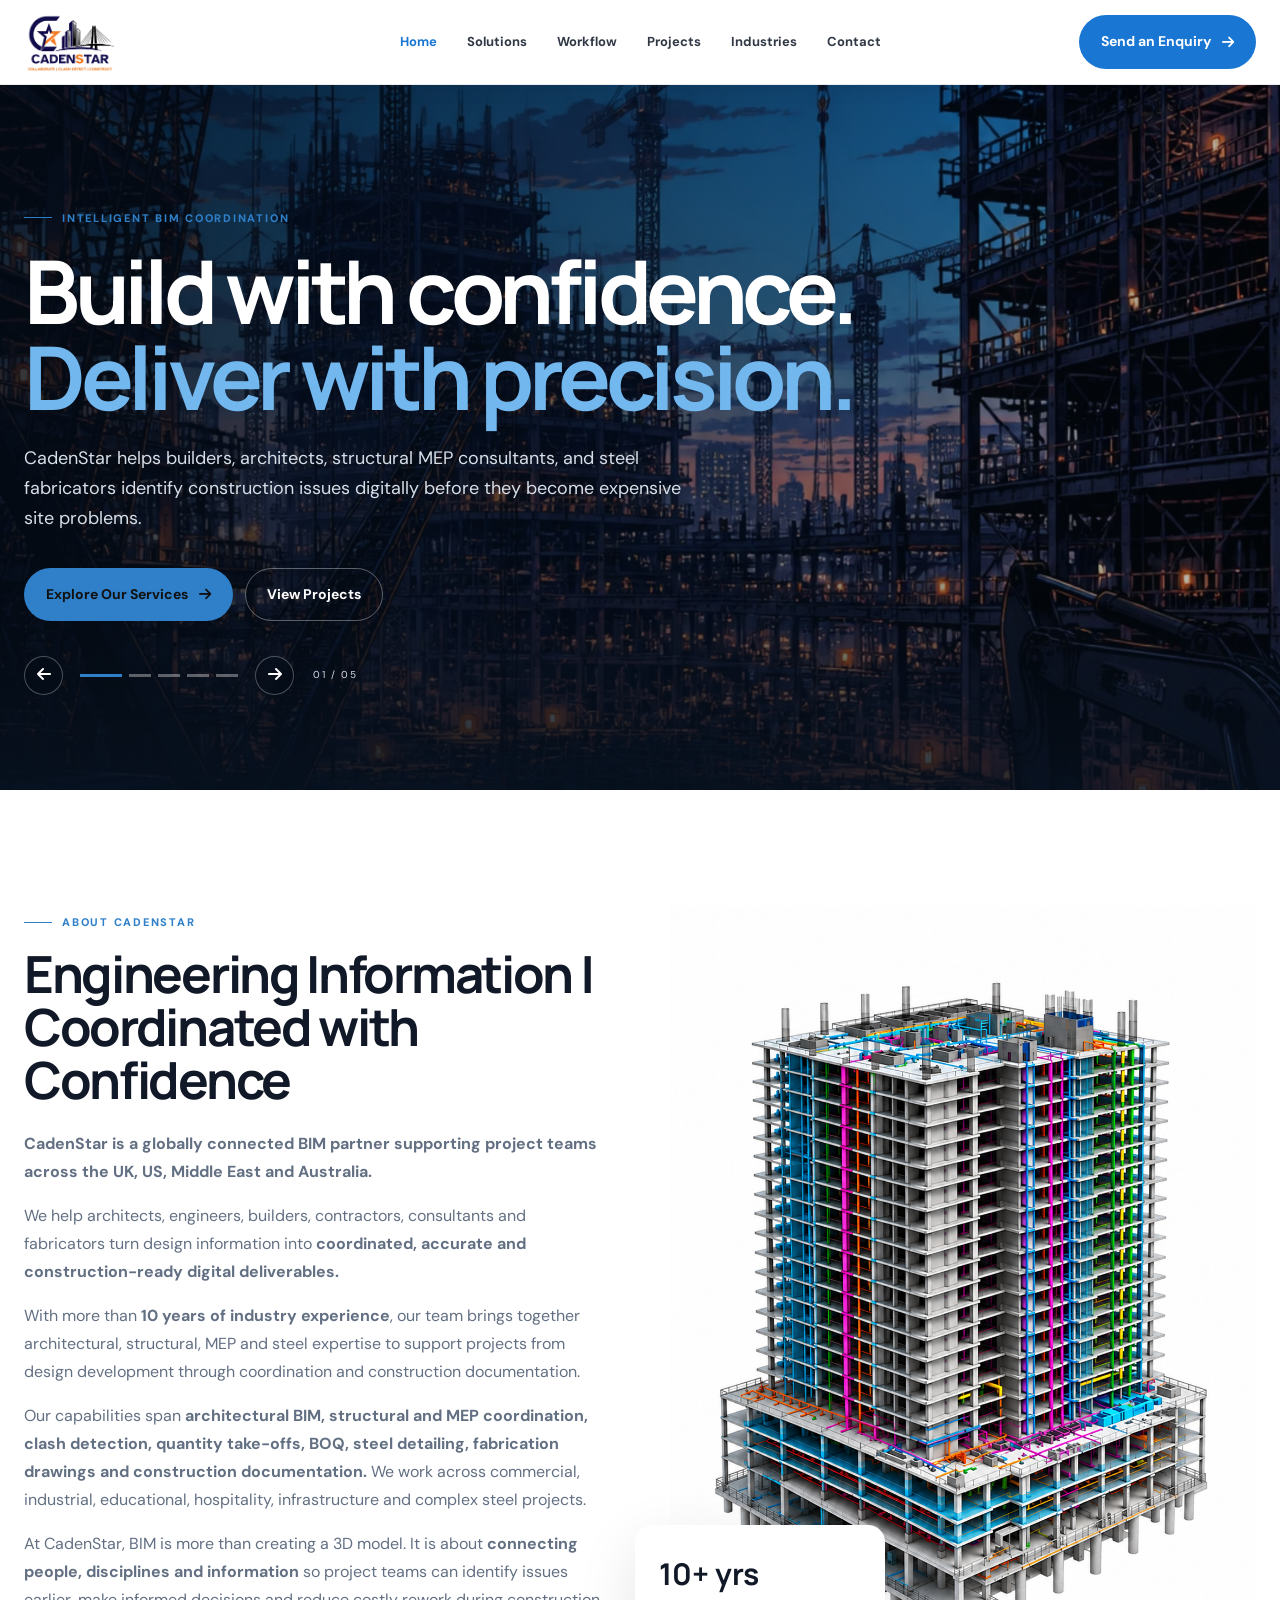
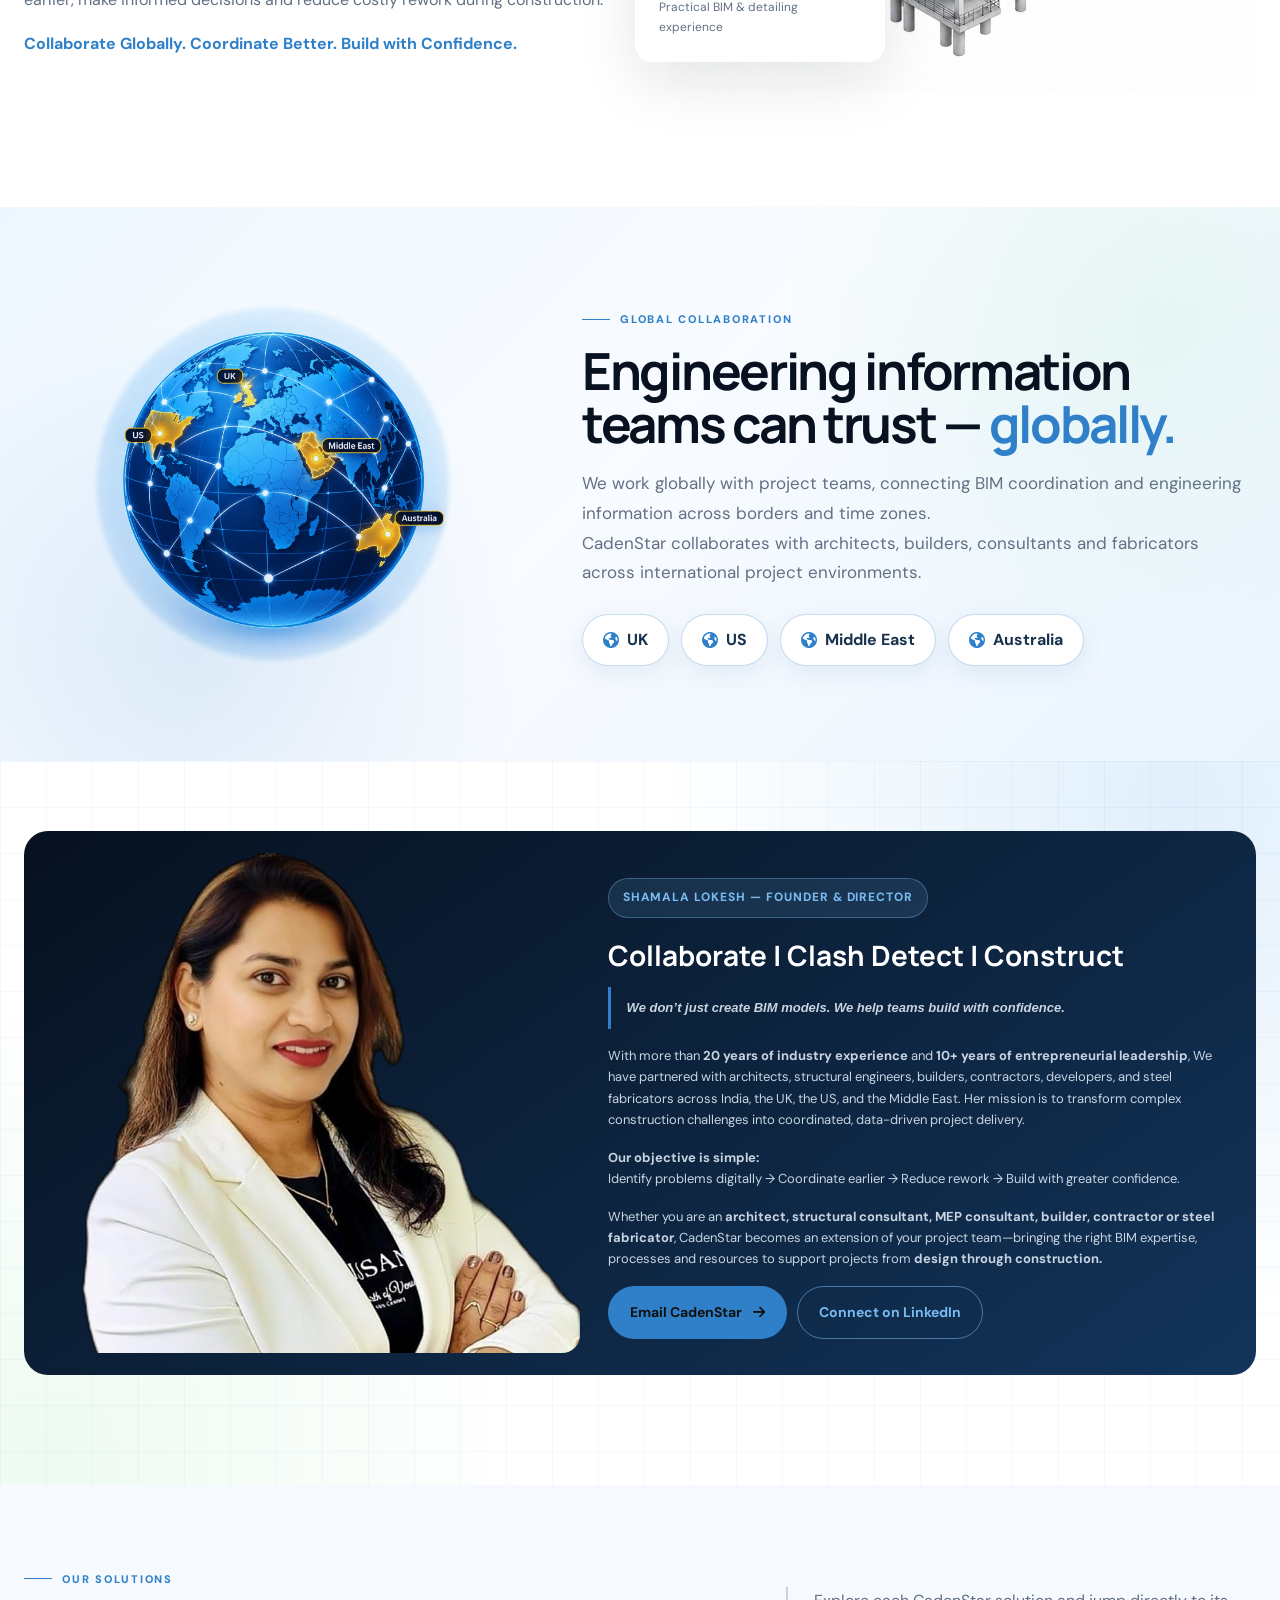
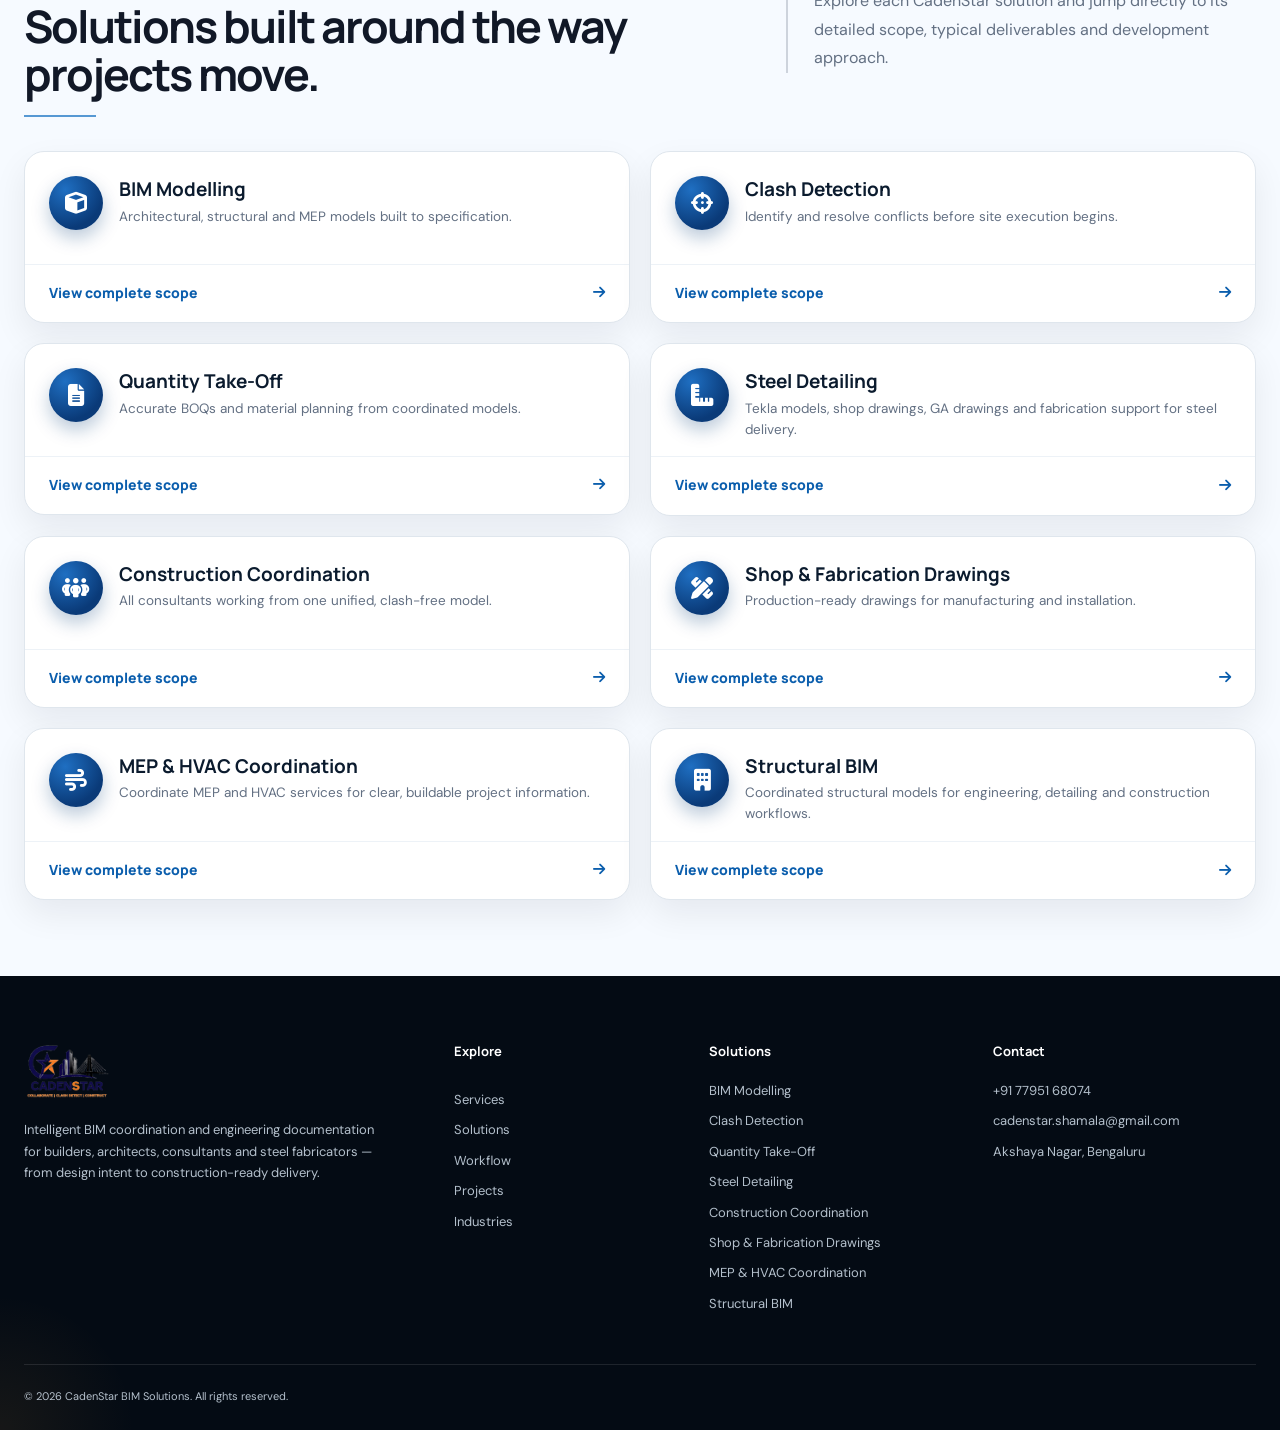
==== commit d2af1c4d: "changes done as per discussed in meeting" ====
--- a/index.html
+++ b/index.html
@@ -18,7 +18,7 @@
 <meta content="CadenStar | BIM Services, BIM Modelling &amp; BIM Coordination" property="og:title"/>
 <meta content="CadenStar provides BIM services for global project teams including BIM modelling, architectural BIM, structural BIM, MEP coordination, clash detection and construction-ready documentation." property="og:description"/>
 <meta content="https://www.cadenstar.com/" property="og:url"/>
-<meta content="assets/images/logo.png" property="og:image"/>
+<meta content="assets/images/cadenstar-logo.png" property="og:image"/>
 <script type="application/ld+json">
    {
     "@context":"https://schema.org",
@@ -29,7 +29,7 @@
     "areaServed":["Worldwide"],
     "telephone":"+91 7795168074",
     "email":"ShamalaLokesh@CadenStar.com",
-    "serviceType":["BIM Services","BIM Modelling","Architectural BIM","Structural BIM","MEP BIM Services","Steel Detailing","BIM Consulting","Quantity Take-Off","CAD Documentation"]
+    "serviceType":["BIM Services","BIM Modelling","Architectural BIM","Structural BIM","MEP BIM Services","Steel Detailing","BIM Consulting","Quantity Take-Off"]
   }
   </script>
 <meta content="BIM services, BIM modeling services for global project teams, BIM services, BIM modeling, BIM design, BIM coordination, BIM solutions, BIM companies, BIM company, building information modeling, building information management" name="keywords"/>
@@ -84,7 +84,7 @@
 /* Home/About merge: founder card uses a balanced portrait crop rather than an oversized face crop. */
 .home-founder{padding-top:70px;padding-bottom:110px}
 .home-founder .leader-card{grid-template-columns:minmax(420px,.92fr) 1.08fr;gap:28px;padding:22px}
-.home-founder .leader-card img{height:500px;object-fit:cover;object-position:center top;background:#07111f;border-radius:18px;display:block}
+.home-founder .leader-card img{height:500px;object-fit:cover;object-position:center top;background:transparent;border-radius:18px;display:block}
 @media(max-width:980px){.home-founder .leader-card{grid-template-columns:1fr}.home-founder .leader-card img{height:520px;object-position:center top}}
 @media(max-width:720px){.home-founder{padding-top:55px;padding-bottom:75px}.home-founder .leader-card{padding:12px}.home-founder .leader-card img{height:auto;aspect-ratio:4/3;object-fit:cover;object-position:center top}}
 </style>
@@ -103,12 +103,34 @@
 .global-regions i{color:#2f80c9}
 @media(max-width:800px){.global-collab-inner{grid-template-columns:1fr;gap:30px}.global-globe img{width:min(290px,80%)}.global-collaboration{padding:70px 0}}
 </style>
+<!-- ABOUT IMAGE/TEXT HEIGHT MATCH --><style id="about-height-match">
+/* Keep the About section image and text at the same height on desktop */
+@media (min-width:981px){
+  .home-about .intro-grid{
+    align-items:stretch!important;
+  }
+  .home-about .intro-copy{
+    height:100%!important;
+  }
+  .home-about .intro-visual{
+    height:100%!important;
+    display:flex!important;
+    align-items:stretch!important;
+  }
+  .home-about .intro-visual img{
+    height:100%!important;
+    width:100%!important;
+    max-width:600px!important;
+    object-fit:fill!important;
+  }
+}
+</style>
 </head>
 <body>
 <header id="header">
 <div class="container nav">
 <a aria-label="CadenStar home" class="brand" href="index.html">
-<img alt="CadenStar BIM Solutions logo" class="brand-logo" decoding="async" loading="lazy" src="assets/images/image-01.png"/>
+<img alt="CadenStar BIM Solutions logo" class="brand-logo" decoding="async" loading="lazy" src="assets/images/cadenstar-logo.png"/>
 </a>
 <nav class="nav-links" id="navLinks">
 <a class="active" href="index.html">
@@ -144,15 +166,15 @@
 <main class="page-main">
 <section class="hero" id="home">
 <div aria-hidden="true" class="hero-slides">
-<div class="hero-slide active" style="background-image:url('assets/images/image-39.jpg')">
-</div>
-<div class="hero-slide wide-banner" style="background-image:url('assets/images/image-40.png')">
-</div>
-<div class="hero-slide wide-banner" style="background-image:url('assets/images/cadenstar-building-banner-hd.png')">
-</div>
-<div class="hero-slide wide-banner" style="background-image:url('assets/images/image-41.png')">
-</div>
-<div class="hero-slide wide-banner" style="background-image:url('assets/images/image-42.png')">
+<div class="hero-slide active" style="background-image:url('assets/images/hero-banner-1.jpg')">
+</div>
+<div class="hero-slide wide-banner" style="background-image:url('assets/images/hero-banner-2.jpg')">
+</div>
+<div class="hero-slide wide-banner" style="background-image:url('assets/images/hero-banner-3.png')">
+</div>
+<div class="hero-slide wide-banner" style="background-image:url('assets/images/hero-banner-4.png')">
+</div>
+<div class="hero-slide wide-banner" style="background-image:url('assets/images/hero-banner-5.png')">
 </div>
 </div>
 <div class="hero-overlay">
@@ -211,89 +233,28 @@
 </div>
 </div>
 </section>
-<section class="intro home-about" id="about">
+<section class="intro home-about about-aligned" id="about">
 <div class="container intro-grid">
 <div class="intro-copy reveal">
-<span class="eyebrow">
-       About CadenStar
-      </span>
-<h2>
-       Engineering information teams can trust.
-      </h2>
-<p class="global-connect-line">Globally connected with project teams across the UK, US, Middle East and Australia.</p>
-<p>
-       CadenStar BIM Solutions provides BIM modeling services and BIM modeling for architects, engineers, fabricators, builders and contractors. Our building information modeling services combine accurate digital coordination with practical project delivery, supported by more than 10 years of industry experience.
-      </p>
-<p style="margin-top:15px">
-       Our work includes architectural BIM, structural coordination, BIM design, build information modelling, BIM building modeling, BIM and 3d modeling for metro structures, industrial facilities, commercial buildings, educational campuses, hospitality and complex steel projects. This approach supports building information management and reliable construction documentation, including revit 3d modeling and BIM information modeling for coordinated deliverables.
-      </p>
-<div class="intro-points">
-<div class="point">
-<i class="fa-solid fa-crosshairs">
-</i>
-<strong>
-         High accuracy &amp; quality
-        </strong>
-</div>
-<div class="point">
-<i class="fa-regular fa-clock">
-</i>
-<strong>
-         Timely delivery
-        </strong>
-</div>
-<div class="point">
-<i class="fa-solid fa-earth-americas">
-</i>
-<strong>
-         Global project experience
-        </strong>
-</div>
-<div class="point">
-<i class="fa-solid fa-handshake">
-</i>
-<strong>
-         Client-focused approach
-        </strong>
-</div>
-</div>
+<span class="eyebrow">About CadenStar</span>
+<h2>Engineering Information | Coordinated with Confidence</h2>
+<p><strong>CadenStar is a globally connected BIM partner supporting project teams across the UK, US, Middle East and Australia.</strong></p>
+<p>We help architects, engineers, builders, contractors, consultants and fabricators turn design information into <strong>coordinated, accurate and construction-ready digital deliverables.</strong></p>
+<p>With more than <strong>10 years of industry experience</strong>, our team brings together architectural, structural, MEP and steel expertise to support projects from design development through coordination and construction documentation.</p>
+<p>Our capabilities span <strong>architectural BIM, structural and MEP coordination, clash detection, quantity take-offs, BOQ, steel detailing, fabrication drawings and construction documentation.</strong> We work across commercial, industrial, educational, hospitality, infrastructure and complex steel projects.</p>
+<p>At CadenStar, BIM is more than creating a 3D model. It is about <strong>connecting people, disciplines and information</strong> so project teams can identify issues earlier, make informed decisions and reduce costly rework during construction.</p>
+<p class="global-connect-line"><strong>Collaborate Globally. Coordinate Better. Build with Confidence.</strong></p>
 </div>
 <div class="intro-visual reveal">
-<img alt="CadenStar BIM coordination model" decoding="async" loading="lazy" src="assets/images/about-bim-model.png"/>
+<img alt="CadenStar BIM coordination model" decoding="async" loading="lazy" src="assets/images/bim-coordination-model.png"/>
 <div class="floating-card">
-<b>
-        10+ yrs
-       </b>
-<span>
-        Practical BIM &amp; detailing experience
-       </span>
+<b>10+ yrs</b>
+<span>Practical BIM &amp; detailing experience</span>
 </div>
 </div>
 </div>
 </section>
-<section class="ppt-section home-founder" id="founder">
-<div class="container">
-<div class="leader-card reveal">
-<img alt="Shamala Lokesh, Founder of CadenStar" decoding="async" loading="lazy" src="assets/images/founder-card.jpg"/>
-<div>
-<div class="founder-name-static">Shamala Lokesh — Founder</div>
-<h3>
-        Collaborate. Clash Detect. Construct.
-       </h3>
-<p class="founder-tagline">We don't just create BIM models. We help teams build with confidence.</p>
-<p>
-        CadenStar is a globally collaborating BIM partner providing BIM modelling, architectural BIM and MEP coordination support for architects, builders and consultants across international project environments.
-       </p>
-<p>
-        Whether you're an architect, builder, structural consultant, MEP consultant, or steel fabricator, CadenStar collaborates with project teams globally, with recommendations and delivery shaped around the actual project scope.
-       </p>
-<div class="founder-actions"><a class="btn btn-primary founder-email-btn" href="mailto:ShamalaLokesh@CadenStar.com">
-        Email CadenStar
-        <i class="fa-solid fa-arrow-right"></i>
-</a><a class="btn btn-outline founder-linkedin" href="https://www.linkedin.com/in/buildwithshamala?utm_source=share_via&amp;utm_content=profile&amp;utm_medium=member_android" rel="noopener" target="_blank">Connect on LinkedIn</a></div></div>
-</div>
-</div>
-</section><section class="global-collaboration" id="global-collaboration">
+<section class="global-collaboration" id="global-collaboration">
 <div class="container global-collab-inner">
 <div class="global-globe reveal">
 <img alt="Global collaboration globe" decoding="async" loading="lazy" src="assets/images/global-collaboration-globe.jpg"/>
@@ -308,6 +269,21 @@
 <span><i class="fa-solid fa-earth-americas"></i><strong>US</strong></span>
 <span><i class="fa-solid fa-earth-americas"></i><strong>Middle East</strong></span>
 <span><i class="fa-solid fa-earth-americas"></i><strong>Australia</strong></span>
+</div>
+</div>
+</div>
+</section><section class="ppt-section home-founder" id="founder">
+<div class="container">
+<div class="leader-card reveal">
+<img alt="Shamala Lokesh, Founder of CadenStar" decoding="async" loading="lazy" src="assets/images/founder-transparent.png"/>
+<div>
+<div class="founder-name-static">Shamala Lokesh — Founder &amp; Director</div>
+<h3>Collaborate | Clash Detect | Construct</h3>
+<p class="founder-tagline">We don’t just create BIM models. We help teams build with confidence.</p>
+<p>With more than <strong>20 years of industry experience</strong> and <strong>10+ years of entrepreneurial leadership</strong>, We have partnered with architects, structural engineers, builders, contractors, developers, and steel fabricators across India, the UK, the US, and the Middle East. Her mission is to transform complex construction challenges into coordinated, data-driven project delivery.</p>
+<p><strong>Our objective is simple:</strong><br/>Identify problems digitally → Coordinate earlier → Reduce rework → Build with greater confidence.</p>
+<p>Whether you are an <strong>architect, structural consultant, MEP consultant, builder, contractor or steel fabricator</strong>, CadenStar becomes an extension of your project team—bringing the right BIM expertise, processes and resources to support projects from <strong>design through construction.</strong></p>
+<div class="founder-actions"><a class="btn btn-primary founder-email-btn" href="mailto:ShamalaLokesh@CadenStar.com">Email CadenStar <i class="fa-solid fa-arrow-right"></i></a><a class="btn btn-outline founder-linkedin" href="https://www.linkedin.com/in/buildwithshamala?utm_source=share_via&amp;utm_content=profile&amp;utm_medium=member_android" rel="noopener" target="_blank">Connect on LinkedIn</a></div>
 </div>
 </div>
 </div>
@@ -325,9 +301,6 @@
 <a class="home-solution-card reveal" href="solutions.html#shop-fabrication-drawings"><div class="home-solution-card-top"><span class="cs-ico"><i aria-hidden="true" class="fa-solid fa-pen-ruler"></i></span><div><h3>Shop &amp; Fabrication Drawings</h3><p>Production-ready drawings for manufacturing and installation.</p></div></div><div class="home-solution-card-link"><span>View complete scope</span><i aria-hidden="true" class="fa-solid fa-arrow-right"></i></div></a>
 <a class="home-solution-card reveal" href="solutions.html#mep-hvac-coordination"><div class="home-solution-card-top"><span class="cs-ico"><i aria-hidden="true" class="fa-solid fa-wind"></i></span><div><h3>MEP &amp; HVAC Coordination</h3><p>Coordinate MEP and HVAC services for clear, buildable project information.</p></div></div><div class="home-solution-card-link"><span>View complete scope</span><i aria-hidden="true" class="fa-solid fa-arrow-right"></i></div></a>
 <a class="home-solution-card reveal" href="solutions.html#structural-bim"><div class="home-solution-card-top"><span class="cs-ico"><i aria-hidden="true" class="fa-solid fa-building"></i></span><div><h3>Structural BIM</h3><p>Coordinated structural models for engineering, detailing and construction workflows.</p></div></div><div class="home-solution-card-link"><span>View complete scope</span><i aria-hidden="true" class="fa-solid fa-arrow-right"></i></div></a>
-<a class="home-solution-card reveal" href="solutions.html#cad-documentation"><div class="home-solution-card-top"><span class="cs-ico"><i aria-hidden="true" class="fa-solid fa-drafting-compass"></i></span><div><h3>CAD Documentation</h3><p>Clear 2D technical drawings for design, coordination and project documentation.</p></div></div><div class="home-solution-card-link"><span>View complete scope</span><i aria-hidden="true" class="fa-solid fa-arrow-right"></i></div></a>
-<a class="home-solution-card reveal" href="solutions.html#structural-design-analysis"><div class="home-solution-card-top"><span class="cs-ico"><i aria-hidden="true" class="fa-solid fa-chart-line"></i></span><div><h3>Structural Design Analysis</h3><p>Review structural intent, coordination and constructability before execution.</p></div></div><div class="home-solution-card-link"><span>View complete scope</span><i aria-hidden="true" class="fa-solid fa-arrow-right"></i></div></a>
-<a class="home-solution-card reveal" href="solutions.html#project-coordination"><div class="home-solution-card-top"><span class="cs-ico"><i aria-hidden="true" class="fa-solid fa-diagram-project"></i></span><div><h3>Project Coordination</h3><p>Connect design, fabrication and site teams through coordinated BIM information.</p></div></div><div class="home-solution-card-link"><span>View complete scope</span><i aria-hidden="true" class="fa-solid fa-arrow-right"></i></div></a>
 </div>
 </div>
 </section>
@@ -337,8 +310,8 @@
 <div class="footer-grid">
 <div>
 <a class="brand active" href="index.html">
-<img alt="CadenStar BIM Solutions logo" class="brand-logo" decoding="async" loading="lazy" src="assets/images/image-01.png">
-</img></a>
+<img alt="CadenStar BIM Solutions logo" class="brand-logo" decoding="async" loading="lazy" src="assets/images/cadenstar-logo.png"/>
+</a>
 <p>
        Intelligent BIM coordination and engineering documentation for builders, architects, consultants and steel fabricators — from design intent to construction-ready delivery.
       </p>
@@ -377,7 +350,7 @@
 </li>
 </ul>
 </div>
-<div><h4>Solutions</h4><ul><li><a href="solutions.html#bim-modelling">BIM Modelling</a></li><li><a href="solutions.html#clash-detection">Clash Detection</a></li><li><a href="solutions.html#quantity-take-off">Quantity Take-Off</a></li><li><a href="solutions.html#steel-detailing">Steel Detailing</a></li><li><a href="solutions.html#construction-coordination">Construction Coordination</a></li><li><a href="solutions.html#shop-fabrication-drawings">Shop &amp; Fabrication Drawings</a></li><li><a href="solutions.html#mep-hvac-coordination">MEP &amp; HVAC Coordination</a></li><li><a href="solutions.html#structural-bim">Structural BIM</a></li><li><a href="solutions.html#cad-documentation">CAD Documentation</a></li><li><a href="solutions.html#structural-design-analysis">Structural Design Analysis</a></li><li><a href="solutions.html#project-coordination">Project Coordination</a></li></ul></div>
+<div><h4>Solutions</h4><ul><li><a href="solutions.html#bim-modelling">BIM Modelling</a></li><li><a href="solutions.html#clash-detection">Clash Detection</a></li><li><a href="solutions.html#quantity-take-off">Quantity Take-Off</a></li><li><a href="solutions.html#steel-detailing">Steel Detailing</a></li><li><a href="solutions.html#construction-coordination">Construction Coordination</a></li><li><a href="solutions.html#shop-fabrication-drawings">Shop &amp; Fabrication Drawings</a></li><li><a href="solutions.html#mep-hvac-coordination">MEP &amp; HVAC Coordination</a></li><li><a href="solutions.html#structural-bim">Structural BIM</a></li></ul></div>
 <div>
 <h4>
        Contact
--- a/assets/styles.css
+++ b/assets/styles.css
@@ -406,7 +406,8 @@
     .hostel-grid{display:grid;grid-template-columns:.8fr 1.2fr;gap:25px;align-items:center}
     .hostel-images{display:grid;gap:12px}
     .hostel-images img{border-radius:18px;border:1px solid #dce5ed}
-    .real-project-grid{display:grid;grid-template-columns:repeat(3,1fr);gap:18px}
+    .project-description{max-width:980px;margin:-20px auto 42px;color:var(--muted);font-size:15px;line-height:1.8}.project-description p{margin:0 0 16px}.project-description strong{color:var(--ink)}
+.real-project-grid{display:grid;grid-template-columns:repeat(3,1fr);gap:18px}
     .real-project-card{background:#fff;border:1px solid var(--line);border-radius:18px;overflow:hidden}
     .real-project-card img{height:190px;object-fit:cover}
     .real-project-card .rpcopy{padding:18px}
@@ -421,7 +422,7 @@
     .client-logo img{max-height:90px;max-width:90%;object-fit:contain}
     .contact-feature{display:grid;grid-template-columns:1fr .75fr;gap:25px;align-items:center}
     .leader-card{background:linear-gradient(145deg,#07111f,#12345a);border-radius:24px;padding:18px;color:#fff;display:grid;grid-template-columns:minmax(320px,.9fr) 1.1fr;gap:22px;align-items:center}
-    .leader-card img{width:100%;height:420px;object-fit:cover;object-position:center top;border-radius:18px;background:#07111f;display:block}
+    .leader-card img{width:100%;height:420px;object-fit:cover;object-position:center top;border-radius:18px;background:transparent;display:block}
     .leader-card h3{font-family:Manrope;font-size:28px}
     .leader-card p{color:#c8d4e1;font-size:13px;margin:9px 0 16px}
     @media(max-width:980px){
@@ -696,7 +697,7 @@
   .hero h1{font-size:clamp(36px,10vw,48px)!important}
   .hero p,.page-hero p{font-size:15px;line-height:1.65}
   .leader-card{padding:12px!important;border-radius:18px!important;gap:16px!important}
-  .leader-card img{height:auto!important;max-height:none!important;aspect-ratio:auto!important;object-fit:contain!important;background:#07111f}
+  .leader-card img{height:auto!important;max-height:none!important;aspect-ratio:auto!important;object-fit:contain!important;background:transparent}
   .leader-card h3{font-size:25px!important;line-height:1.15}
   .leader-card p{font-size:14px;line-height:1.7}
   .founder-actions{gap:10px}
@@ -887,3 +888,14 @@
 .field input.invalid{border-color:#d64545!important;box-shadow:0 0 0 3px rgba(214,69,69,.12)}
 .field-error{display:block;margin-top:6px;font-size:12px;line-height:1.4;color:#c23434}
 .field-error:empty{display:none}
+
+/* Requested CadenStar layout refinements */
+#workflow .workflow-section-head{grid-template-columns:1fr}
+#workflow .workflow-section-head p{display:none}
+.home-about .intro-copy{min-width:0;text-align:left}
+.home-about .intro-copy p{max-width:760px;line-height:1.75;text-align:left}
+.home-about .intro-copy p:not(.global-connect-line){margin:0 0 16px}
+.home-about .intro-copy h2{margin-bottom:24px}
+.cc-btn #ccGlobe{color:var(--accent);margin-right:4px}
+
+.hero-break{display:block}
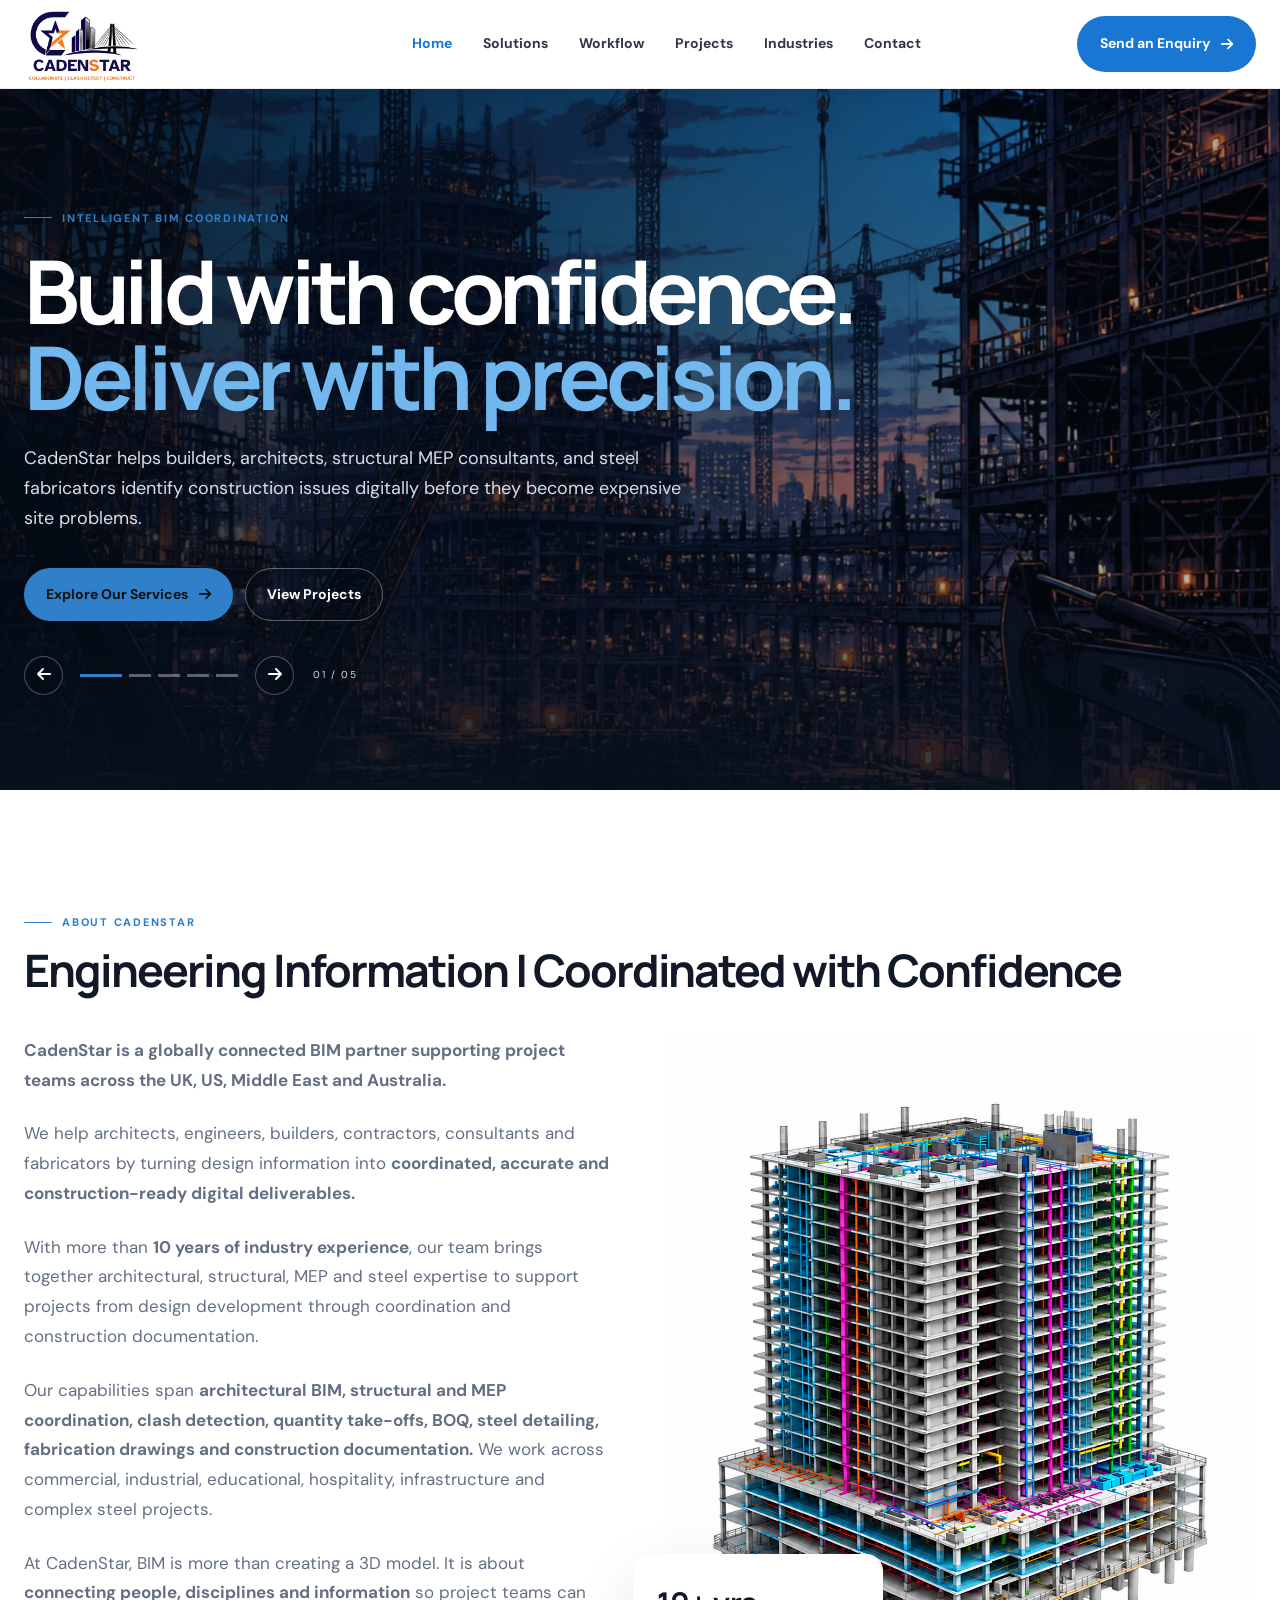
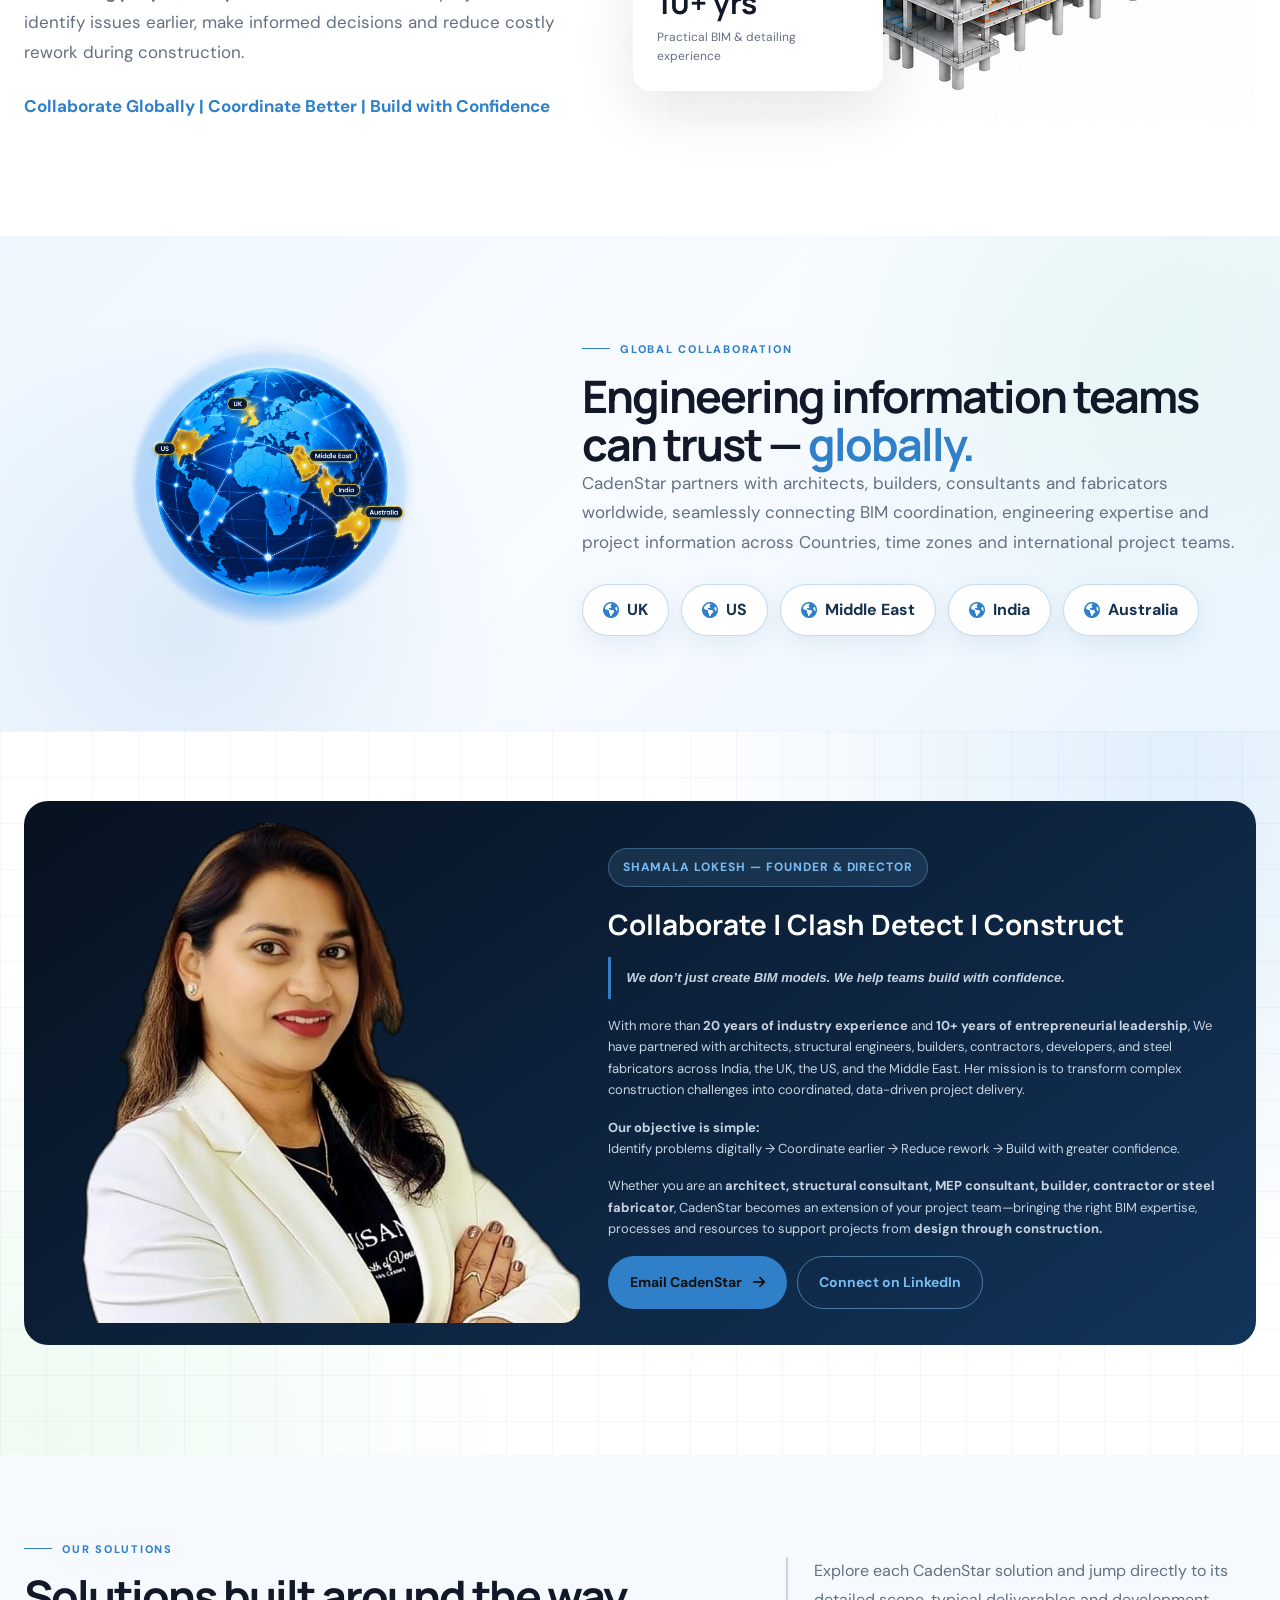
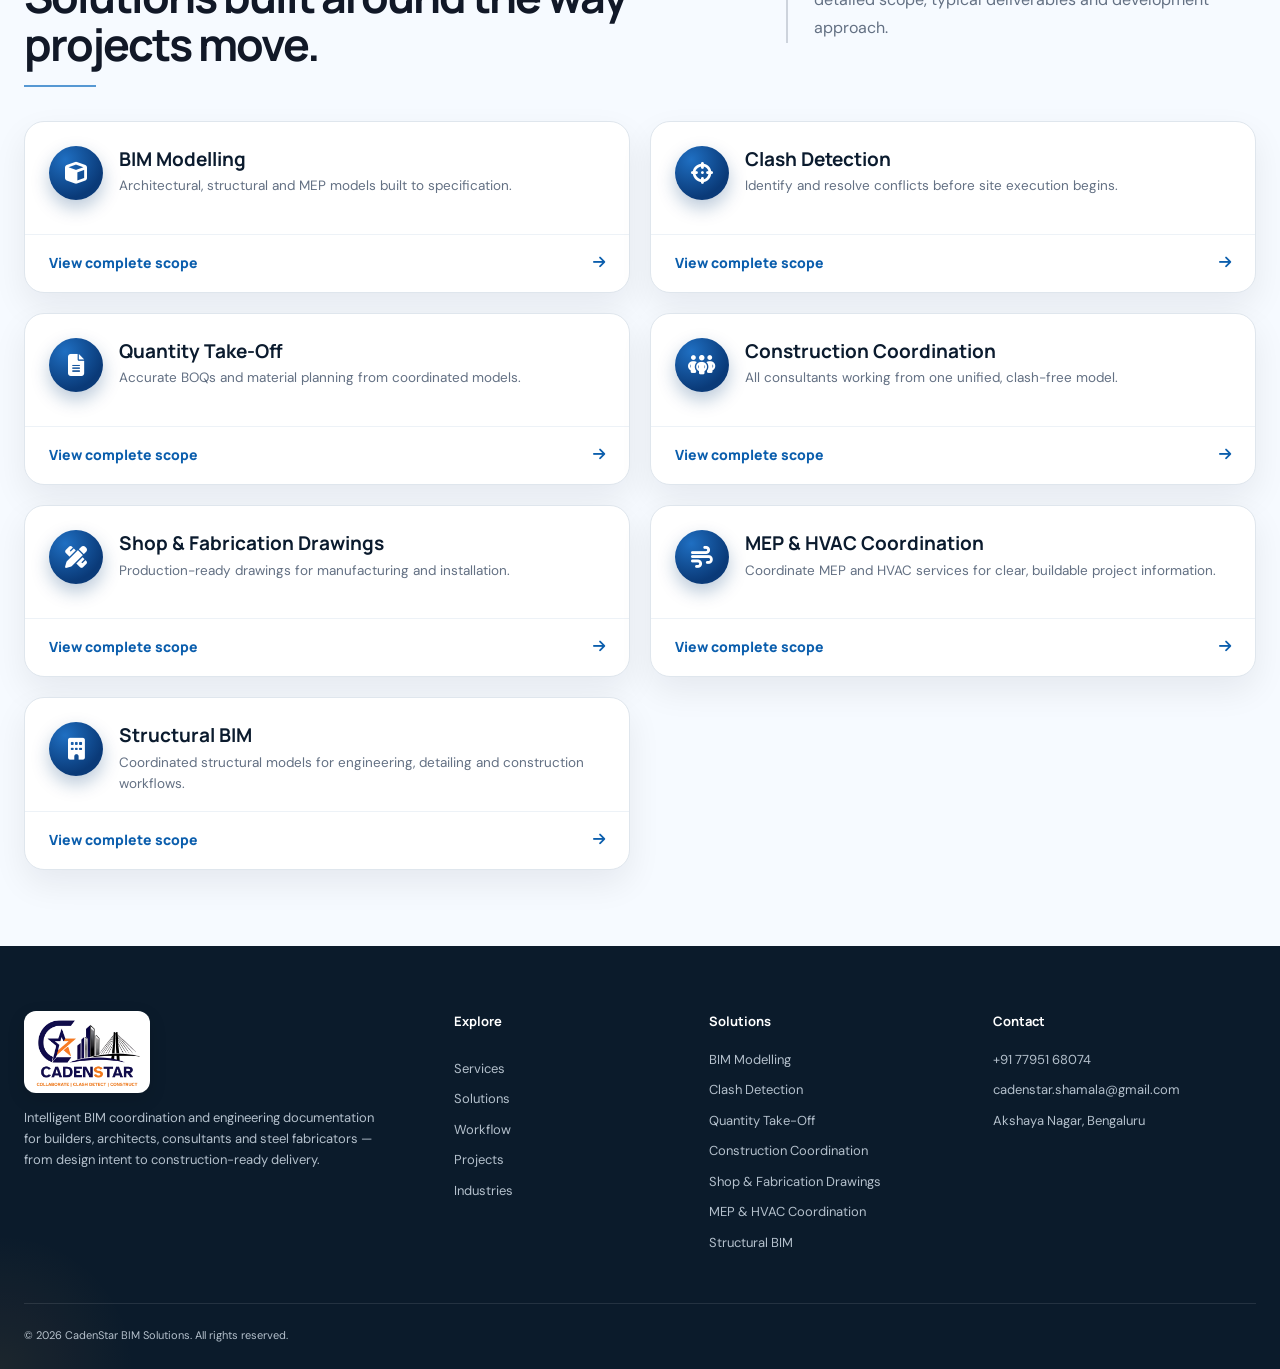
==== commit 57187825: "changes after website comments 6-10" ====
--- a/index.html
+++ b/index.html
@@ -29,7 +29,7 @@
     "areaServed":["Worldwide"],
     "telephone":"+91 7795168074",
     "email":"ShamalaLokesh@CadenStar.com",
-    "serviceType":["BIM Services","BIM Modelling","Architectural BIM","Structural BIM","MEP BIM Services","Steel Detailing","BIM Consulting","Quantity Take-Off"]
+    "serviceType":["BIM Services","BIM Modelling","Architectural BIM","Structural BIM","MEP BIM Services","BIM Consulting","Quantity Take-Off"]
   }
   </script>
 <meta content="BIM services, BIM modeling services for global project teams, BIM services, BIM modeling, BIM design, BIM coordination, BIM solutions, BIM companies, BIM company, building information modeling, building information management" name="keywords"/>
@@ -103,28 +103,6 @@
 .global-regions i{color:#2f80c9}
 @media(max-width:800px){.global-collab-inner{grid-template-columns:1fr;gap:30px}.global-globe img{width:min(290px,80%)}.global-collaboration{padding:70px 0}}
 </style>
-<!-- ABOUT IMAGE/TEXT HEIGHT MATCH --><style id="about-height-match">
-/* Keep the About section image and text at the same height on desktop */
-@media (min-width:981px){
-  .home-about .intro-grid{
-    align-items:stretch!important;
-  }
-  .home-about .intro-copy{
-    height:100%!important;
-  }
-  .home-about .intro-visual{
-    height:100%!important;
-    display:flex!important;
-    align-items:stretch!important;
-  }
-  .home-about .intro-visual img{
-    height:100%!important;
-    width:100%!important;
-    max-width:600px!important;
-    object-fit:fill!important;
-  }
-}
-</style>
 </head>
 <body>
 <header id="header">
@@ -234,16 +212,19 @@
 </div>
 </section>
 <section class="intro home-about about-aligned" id="about">
-<div class="container intro-grid">
-<div class="intro-copy reveal">
+<div class="container">
+<div class="home-about-heading reveal">
 <span class="eyebrow">About CadenStar</span>
 <h2>Engineering Information | Coordinated with Confidence</h2>
+</div>
+<div class="intro-grid">
+<div class="intro-copy reveal">
 <p><strong>CadenStar is a globally connected BIM partner supporting project teams across the UK, US, Middle East and Australia.</strong></p>
-<p>We help architects, engineers, builders, contractors, consultants and fabricators turn design information into <strong>coordinated, accurate and construction-ready digital deliverables.</strong></p>
+<p>We help architects, engineers, builders, contractors, consultants and fabricators by turning design information into <strong>coordinated, accurate and construction-ready digital deliverables.</strong></p>
 <p>With more than <strong>10 years of industry experience</strong>, our team brings together architectural, structural, MEP and steel expertise to support projects from design development through coordination and construction documentation.</p>
 <p>Our capabilities span <strong>architectural BIM, structural and MEP coordination, clash detection, quantity take-offs, BOQ, steel detailing, fabrication drawings and construction documentation.</strong> We work across commercial, industrial, educational, hospitality, infrastructure and complex steel projects.</p>
 <p>At CadenStar, BIM is more than creating a 3D model. It is about <strong>connecting people, disciplines and information</strong> so project teams can identify issues earlier, make informed decisions and reduce costly rework during construction.</p>
-<p class="global-connect-line"><strong>Collaborate Globally. Coordinate Better. Build with Confidence.</strong></p>
+<p class="global-connect-line"><strong>Collaborate Globally | Coordinate Better | Build with Confidence</strong></p>
 </div>
 <div class="intro-visual reveal">
 <img alt="CadenStar BIM coordination model" decoding="async" loading="lazy" src="assets/images/bim-coordination-model.png"/>
@@ -257,17 +238,17 @@
 <section class="global-collaboration" id="global-collaboration">
 <div class="container global-collab-inner">
 <div class="global-globe reveal">
-<img alt="Global collaboration globe" decoding="async" loading="lazy" src="assets/images/global-collaboration-globe.jpg"/>
+<img alt="Global collaboration globe" decoding="async" loading="lazy" src="assets/images/global-collaboration-globe.png"/>
 </div>
 <div class="global-collab-copy reveal">
 <span class="eyebrow">Global collaboration</span>
 <h2>Engineering information teams can trust — <span>globally.</span></h2>
-<p class="global-lead">We work globally with project teams, connecting BIM coordination and engineering information across borders and time zones.</p>
-<p>CadenStar collaborates with architects, builders, consultants and fabricators across international project environments.</p>
+<p class="global-lead">CadenStar partners with architects, builders, consultants and fabricators worldwide, seamlessly connecting BIM coordination, engineering expertise and project information across Countries, time zones and international project teams.</p>
 <div aria-label="Global regions served" class="global-regions">
 <span><i class="fa-solid fa-earth-americas"></i><strong>UK</strong></span>
 <span><i class="fa-solid fa-earth-americas"></i><strong>US</strong></span>
 <span><i class="fa-solid fa-earth-americas"></i><strong>Middle East</strong></span>
+<span><i class="fa-solid fa-earth-americas"></i><strong>India</strong></span>
 <span><i class="fa-solid fa-earth-americas"></i><strong>Australia</strong></span>
 </div>
 </div>
@@ -296,7 +277,6 @@
 <a class="home-solution-card reveal" href="solutions.html#bim-modelling"><div class="home-solution-card-top"><span class="cs-ico"><i aria-hidden="true" class="fa-solid fa-cube"></i></span><div><h3>BIM Modelling</h3><p>Architectural, structural and MEP models built to specification.</p></div></div><div class="home-solution-card-link"><span>View complete scope</span><i aria-hidden="true" class="fa-solid fa-arrow-right"></i></div></a>
 <a class="home-solution-card reveal" href="solutions.html#clash-detection"><div class="home-solution-card-top"><span class="cs-ico"><i aria-hidden="true" class="fa-solid fa-crosshairs"></i></span><div><h3>Clash Detection</h3><p>Identify and resolve conflicts before site execution begins.</p></div></div><div class="home-solution-card-link"><span>View complete scope</span><i aria-hidden="true" class="fa-solid fa-arrow-right"></i></div></a>
 <a class="home-solution-card reveal" href="solutions.html#quantity-take-off"><div class="home-solution-card-top"><span class="cs-ico"><i aria-hidden="true" class="fa-solid fa-file-lines"></i></span><div><h3>Quantity Take-Off</h3><p>Accurate BOQs and material planning from coordinated models.</p></div></div><div class="home-solution-card-link"><span>View complete scope</span><i aria-hidden="true" class="fa-solid fa-arrow-right"></i></div></a>
-<a class="home-solution-card reveal" href="solutions.html#steel-detailing"><div class="home-solution-card-top"><span class="cs-ico"><i aria-hidden="true" class="fa-solid fa-ruler-combined"></i></span><div><h3>Steel Detailing</h3><p>Tekla models, shop drawings, GA drawings and fabrication support for steel delivery.</p></div></div><div class="home-solution-card-link"><span>View complete scope</span><i aria-hidden="true" class="fa-solid fa-arrow-right"></i></div></a>
 <a class="home-solution-card reveal" href="solutions.html#construction-coordination"><div class="home-solution-card-top"><span class="cs-ico"><i aria-hidden="true" class="fa-solid fa-people-group"></i></span><div><h3>Construction Coordination</h3><p>All consultants working from one unified, clash-free model.</p></div></div><div class="home-solution-card-link"><span>View complete scope</span><i aria-hidden="true" class="fa-solid fa-arrow-right"></i></div></a>
 <a class="home-solution-card reveal" href="solutions.html#shop-fabrication-drawings"><div class="home-solution-card-top"><span class="cs-ico"><i aria-hidden="true" class="fa-solid fa-pen-ruler"></i></span><div><h3>Shop &amp; Fabrication Drawings</h3><p>Production-ready drawings for manufacturing and installation.</p></div></div><div class="home-solution-card-link"><span>View complete scope</span><i aria-hidden="true" class="fa-solid fa-arrow-right"></i></div></a>
 <a class="home-solution-card reveal" href="solutions.html#mep-hvac-coordination"><div class="home-solution-card-top"><span class="cs-ico"><i aria-hidden="true" class="fa-solid fa-wind"></i></span><div><h3>MEP &amp; HVAC Coordination</h3><p>Coordinate MEP and HVAC services for clear, buildable project information.</p></div></div><div class="home-solution-card-link"><span>View complete scope</span><i aria-hidden="true" class="fa-solid fa-arrow-right"></i></div></a>
@@ -350,7 +330,7 @@
 </li>
 </ul>
 </div>
-<div><h4>Solutions</h4><ul><li><a href="solutions.html#bim-modelling">BIM Modelling</a></li><li><a href="solutions.html#clash-detection">Clash Detection</a></li><li><a href="solutions.html#quantity-take-off">Quantity Take-Off</a></li><li><a href="solutions.html#steel-detailing">Steel Detailing</a></li><li><a href="solutions.html#construction-coordination">Construction Coordination</a></li><li><a href="solutions.html#shop-fabrication-drawings">Shop &amp; Fabrication Drawings</a></li><li><a href="solutions.html#mep-hvac-coordination">MEP &amp; HVAC Coordination</a></li><li><a href="solutions.html#structural-bim">Structural BIM</a></li></ul></div>
+<div><h4>Solutions</h4><ul><li><a href="solutions.html#bim-modelling">BIM Modelling</a></li><li><a href="solutions.html#clash-detection">Clash Detection</a></li><li><a href="solutions.html#quantity-take-off">Quantity Take-Off</a></li><li><a href="solutions.html#construction-coordination">Construction Coordination</a></li><li><a href="solutions.html#shop-fabrication-drawings">Shop &amp; Fabrication Drawings</a></li><li><a href="solutions.html#mep-hvac-coordination">MEP &amp; HVAC Coordination</a></li><li><a href="solutions.html#structural-bim">Structural BIM</a></li></ul></div>
 <div>
 <h4>
        Contact
--- a/assets/styles.css
+++ b/assets/styles.css
@@ -899,3 +899,314 @@
 .cc-btn #ccGlobe{color:var(--accent);margin-right:4px}
 
 .hero-break{display:block}
+
+
+/* ===== OCTOBER 2026 REQUESTED FINAL REFINEMENTS ===== */
+/* Larger, clearer desktop brand/navigation while preserving the existing header design. */
+@media (min-width:761px){
+  header#header .nav{height:88px}
+  header#header .brand-logo{width:232px;height:78px}
+  header#header .nav-links{gap:31px;font-size:14px}
+  header#header .nav-links a{white-space:nowrap}
+  header#header .btn-primary{font-size:14px;padding:15px 22px}
+
+  /* Keep the requested About heading on one line on desktop/tablet widths where it fits. */
+  .home-about .intro-grid{grid-template-columns:minmax(0,1.28fr) minmax(320px,.72fr);gap:55px}
+  .home-about .intro-copy h2{font-size:clamp(25px,2.45vw,36px);line-height:1.05;letter-spacing:-.055em;white-space:nowrap}
+  .home-about .intro-copy{min-width:0}
+  .home-about .intro-copy p{font-size:15.5px}
+  .global-connect-line{font-size:17px!important}
+}
+
+/* Stronger mobile protection across every page: no horizontal clipping or fixed-width overflow. */
+html,body{max-width:100%;overflow-x:hidden}
+img,svg,video,canvas,iframe{max-width:100%}
+input,textarea,select,button{max-width:100%}
+
+@media (min-width:761px) and (max-width:1000px){
+  header#header .nav{height:80px}
+  header#header .brand-logo{width:190px;height:66px}
+  header#header .nav-links{gap:16px;font-size:12px}
+  header#header .btn-primary{font-size:12px;padding:12px 15px}
+  .home-about .intro-grid{grid-template-columns:minmax(0,1.2fr) minmax(280px,.8fr);gap:32px}
+  .home-about .intro-copy h2{font-size:25px}
+}
+
+@media (max-width:760px){
+  header#header .nav{height:72px}
+  header#header .brand-logo{width:168px;height:60px}
+  header#header .nav{padding-inline:0}
+  header#header .menu-btn{width:44px;height:44px;display:grid;place-items:center;border:1px solid #dbe3eb;border-radius:10px}
+  header#header .nav-links{top:72px;left:16px;right:16px;width:auto;border:1px solid #dce5ed;border-radius:0 0 16px 16px;box-shadow:0 16px 35px rgba(10,24,45,.12);padding:12px;gap:2px}
+  header#header .nav-links a{width:100%;padding:11px 12px;font-size:14px;border-radius:9px}
+  header#header .nav-links a:hover,header#header .nav-links a.active{background:#eef6fd}
+  .container{width:calc(100% - 32px)}
+  .hero{min-height:700px;padding:125px 0 70px}
+  .hero h1{font-size:clamp(42px,12vw,58px);line-height:1;max-width:100%}
+  .hero p{font-size:15px;line-height:1.65;max-width:100%}
+  .hero-actions{flex-direction:column;align-items:stretch}
+  .hero-actions .btn{width:100%}
+  .hero-slide{background-position:center center}
+
+  .intro{padding:72px 0}
+  .home-about .intro-grid{grid-template-columns:1fr!important;gap:34px}
+  .home-about .intro-copy h2{font-size:clamp(30px,8vw,40px);line-height:1.06;white-space:normal;letter-spacing:-.045em}
+  .home-about .intro-copy p{font-size:15px;line-height:1.7}
+  .home-about .intro-visual{width:100%;justify-content:center}
+  .home-about .intro-visual img{width:100%!important;max-width:100%!important;height:auto!important;object-fit:contain!important}
+  .floating-card{left:14px;right:14px;width:auto;bottom:18px;padding:18px}
+  .floating-card b{font-size:26px}
+
+  .global-collaboration{padding:70px 0}
+  .global-collab-inner{grid-template-columns:1fr;gap:30px}
+  .global-globe{width:100%;overflow:hidden}
+  .global-globe img{width:min(360px,100%);height:auto}
+  .global-collab-copy h2{font-size:clamp(32px,8vw,45px);line-height:1.08}
+  .global-collab-copy>p{font-size:15px;line-height:1.7}
+  .global-regions{gap:8px;margin-top:20px}
+  .global-regions span{padding:9px 13px;font-size:13px}
+
+  .home-founder{padding-top:70px;padding-bottom:75px}
+  .home-founder .leader-card{grid-template-columns:1fr;padding:12px;gap:20px}
+  .home-founder .leader-card img{height:auto;aspect-ratio:4/3;object-fit:cover}
+  .founder-actions{flex-direction:column;align-items:stretch}
+  .founder-actions .btn{width:100%}
+
+  .section-head{display:grid;grid-template-columns:1fr;gap:18px;margin-bottom:35px}
+  .section-head h2{font-size:clamp(30px,8vw,42px)}
+  .section-head p{font-size:15px}
+  .service-grid,.cap-grid,.process-grid,.project-grid,.sector-wrap,.stats-grid,.training-grid,.contact-grid,.footer-grid{grid-template-columns:1fr!important}
+  .project-grid{gap:14px}
+  .project-card,.project-card.small{min-height:300px}
+  .side-projects{grid-template-columns:1fr!important}
+  .contact-grid{gap:30px}
+  .form{padding:22px}
+  .form-row{grid-template-columns:1fr!important}
+  .phone-group{width:100%}
+  .phone-group .cc{max-width:42%}
+  .cc-btn{max-width:100%;padding-inline:9px}
+  .cc-panel{max-width:calc(100vw - 48px)}
+  footer{padding-top:50px}
+  footer .brand-logo{width:190px;height:65px}
+  .footer-bottom{flex-direction:column;gap:8px}
+
+  /* Workflow / solution / project-specific grids */
+  .workflow-steps,.comparison,.metric-row,.solution-grid,.industry-grid,.real-project-grid,.client-grid,.resource-list,.sol2-grid{grid-template-columns:1fr!important}
+  .benefit-strip{grid-template-columns:1fr!important}
+  .benefit-strip div{border-right:0;border-bottom:1px solid rgba(255,255,255,.2)}
+  .benefit-strip div:last-child{border-bottom:0}
+  .two-col-image,.project-gallery{grid-template-columns:1fr!important}
+  .project-gallery img:first-child{grid-row:auto}
+  .industry-image{height:auto!important;aspect-ratio:16/9}
+  .sol2-card{width:100%;min-width:0}
+  .sol2-top{min-width:0}
+  .solution-detail-body{font-size:13px}
+  .wf2-stage{padding-top:20px}
+  .wf2-steps{grid-template-columns:1fr 1fr!important;margin:0 12px;gap:22px}
+  .wf2-step:not(:last-child):after{right:-18px;width:18px}
+  .wf2-principle{grid-template-columns:1fr;margin-inline:12px}
+  .wf2-pair{grid-column:auto;width:100%}
+  .wf2-benefits{grid-template-columns:1fr;margin-inline:12px}
+  .wf2-benefits div{border-right:0;border-bottom:1px solid #dfe8f0}
+  .wf2-benefits div:last-child{border-bottom:0}
+
+  .page-hero{padding:125px 0 60px}
+  .page-hero h1{font-size:clamp(40px,11vw,58px);line-height:1.02}
+  .page-hero p{font-size:15px}
+}
+
+@media (max-width:420px){
+  header#header .brand-logo{width:150px;height:56px}
+  .hero h1{font-size:40px}
+  .home-about .intro-copy h2{font-size:30px}
+  .global-collab-copy h2{font-size:32px}
+  .global-regions span{width:100%;justify-content:center}
+  .wf2-steps{grid-template-columns:1fr!important}
+  .wf2-step:not(:last-child):after{display:none}
+}
+
+@media (prefers-reduced-motion:reduce){
+  .hero-slide{transition:none!important;transform:none!important}
+}
+
+/* ===== ABOUT SECTION FINAL REQUEST ===== */
+.home-about .home-about-heading{width:100%;margin-bottom:42px}
+.home-about .home-about-heading h2{
+  font-family:Manrope,sans-serif;
+  font-size:clamp(30px,3.5vw,48px);
+  line-height:1.08;
+  letter-spacing:-.045em;
+  margin:14px 0 0;
+  max-width:none;
+  white-space:nowrap;
+}
+.home-about .intro-grid{
+  grid-template-columns:minmax(0,1fr) minmax(0,1fr);
+  gap:56px;
+  align-items:stretch;
+}
+.home-about .intro-copy{display:flex;flex-direction:column;justify-content:flex-start;min-width:0}
+.home-about .intro-copy h2{display:none}
+.home-about .intro-visual{height:100%;min-height:0;display:flex;align-items:stretch}
+.home-about .intro-visual img{
+  width:100%;
+  max-width:none;
+  height:100%;
+  min-height:100%;
+  object-fit:cover;
+  border-radius:24px;
+  background:#f6f9fc;
+}
+.home-about .global-connect-line{margin-top:auto;padding-top:8px;font-size:17px!important}
+
+@media (min-width:761px){
+  .home-about .home-about-heading h2{white-space:nowrap}
+  .home-about .intro-grid{grid-template-columns:minmax(0,1fr) minmax(0,1fr);gap:56px}
+}
+
+@media (max-width:760px){
+  .home-about .home-about-heading{margin-bottom:30px}
+  .home-about .home-about-heading h2{font-size:clamp(30px,8vw,40px);line-height:1.06;white-space:normal}
+  .home-about .intro-grid{grid-template-columns:1fr!important;gap:34px}
+  .home-about .intro-visual{height:auto}
+  .home-about .intro-visual img{height:auto!important;min-height:0;object-fit:contain}
+  .home-about .global-connect-line{margin-top:0}
+}
+
+/* Footer logo contrast refinement */
+footer{background:#0b1b2b!important;}
+footer .brand{display:inline-flex;align-items:center;background:#fff;border-radius:10px;padding:8px 14px;margin-bottom:20px;box-shadow:0 8px 24px rgba(0,0,0,.14);}
+footer .brand-logo{display:block;object-fit:contain;object-position:left center;}
+@media(max-width:760px){footer .brand{padding:7px 12px;}footer .brand-logo{width:160px!important;height:58px!important;}}
+
+
+/* ===== Final About section alignment ===== */
+.home-about .home-about-heading h2{
+  font-family:Manrope,sans-serif!important;
+  font-size:clamp(30px,3.5vw,48px)!important;
+  line-height:1.08!important;
+  letter-spacing:-.045em!important;
+  max-width:none!important;
+  margin:14px 0 0!important;
+}
+@media (min-width:981px){
+  .home-about .intro-grid{
+    display:grid!important;
+    grid-template-columns:minmax(0,1fr) minmax(0,1fr)!important;
+    align-items:stretch!important;
+    gap:56px!important;
+  }
+  .home-about .intro-copy,.home-about .intro-visual{
+    height:100%!important;
+    min-height:0!important;
+  }
+  .home-about .intro-visual{
+    display:flex!important;
+    align-items:stretch!important;
+  }
+  .home-about .intro-visual img{
+    width:100%!important;
+    height:100%!important;
+    min-height:100%!important;
+    max-width:none!important;
+    object-fit:cover!important;
+  }
+}
+@media (max-width:760px){
+  .home-about .home-about-heading h2{
+    font-size:clamp(30px,8vw,40px)!important;
+    line-height:1.06!important;
+    white-space:normal!important;
+  }
+}
+
+/* ===== Compact footer logo treatment ===== */
+footer .brand{
+  display:inline-flex!important;
+  align-items:center!important;
+  justify-content:center!important;
+  width:126px!important;
+  height:82px!important;
+  box-sizing:border-box!important;
+  background:#fff!important;
+  border-radius:12px!important;
+  padding:5px 8px!important;
+  margin-bottom:14px!important;
+  box-shadow:0 6px 18px rgba(0,0,0,.12)!important;
+  overflow:hidden!important;
+}
+footer .brand-logo{
+  width:116px!important;
+  height:76px!important;
+  object-fit:contain!important;
+  object-position:center!important;
+}
+@media(max-width:760px){
+  footer .brand{width:116px!important;height:76px!important;padding:4px 7px!important}
+  footer .brand-logo{width:108px!important;height:70px!important}
+}
+
+/* ===== Project cards: compact visual marker, no project photos ===== */
+.real-project-card{
+  position:relative!important;
+  min-height:205px;
+  padding:26px 20px 20px!important;
+}
+.real-project-card .rpcopy{padding:0!important}
+.real-project-card .project-icon{
+  width:56px;height:56px;border-radius:50%;
+  display:grid;place-items:center;
+  background:linear-gradient(145deg,#2f80c9,#0d4b91);
+  color:#fff;font-size:23px;
+  box-shadow:0 12px 26px rgba(13,75,145,.25);
+  margin-bottom:18px;
+}
+.real-project-card .project-icon i{line-height:1}
+
+/* ===== FINAL: unified section headings + About text/image alignment ===== */
+.section-head h2,
+.home-about .home-about-heading h2,
+.global-collab-copy h2{
+  font-family:Manrope,sans-serif!important;
+  font-size:clamp(30px,3.5vw,48px)!important;
+  font-weight:700!important;
+  line-height:1.08!important;
+  letter-spacing:-.045em!important;
+  color:#111827!important;
+  max-width:none!important;
+  margin:14px 0 0!important;
+  white-space:normal!important;
+}
+.global-collab-copy h2 span{color:#2f80c9!important}
+.home-about .home-about-heading{margin-bottom:42px}
+
+@media (min-width:981px){
+  .home-about .intro-grid{
+    display:grid!important;
+    grid-template-columns:minmax(0,1fr) minmax(0,1fr)!important;
+    gap:56px!important;
+    align-items:stretch!important;
+  }
+  /* image keeps its natural proportions and sets the row height */
+  .home-about .intro-visual{height:auto!important;display:block!important}
+  .home-about .intro-visual img{
+    display:block!important;
+    width:100%!important;max-width:none!important;
+    height:auto!important;min-height:0!important;
+    aspect-ratio:592/690;
+    object-fit:cover!important;object-position:center!important;
+    border-radius:24px;
+  }
+  /* text fills the same height: first line at image top, last line at image bottom */
+  .home-about .intro-copy{
+    height:auto!important;
+    display:flex!important;flex-direction:column!important;
+    justify-content:space-between!important;
+  }
+  .home-about .intro-copy p,
+  .home-about .intro-copy p:not(.global-connect-line){
+    margin:0!important;max-width:none!important;
+    font-size:17px!important;line-height:1.75!important;
+  }
+  .home-about .global-connect-line{padding-top:0!important;font-size:18px!important}
+}
